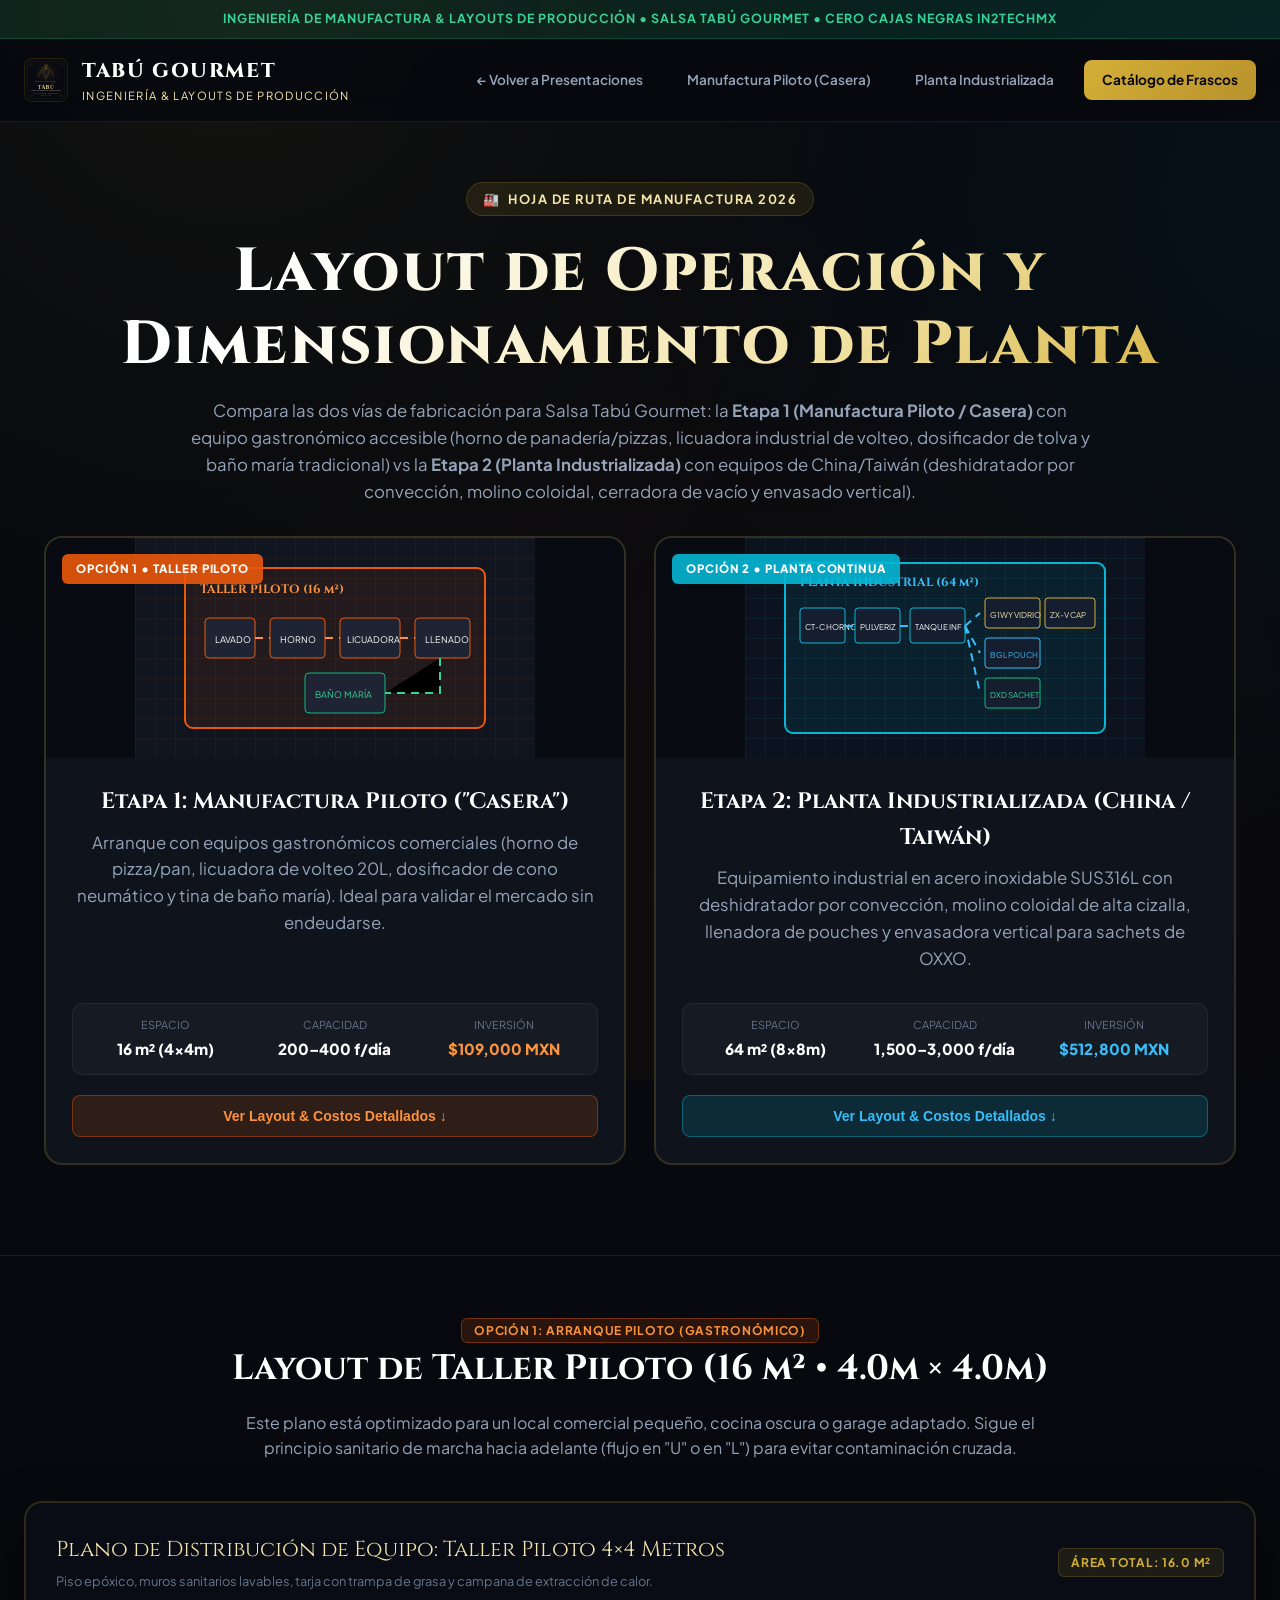
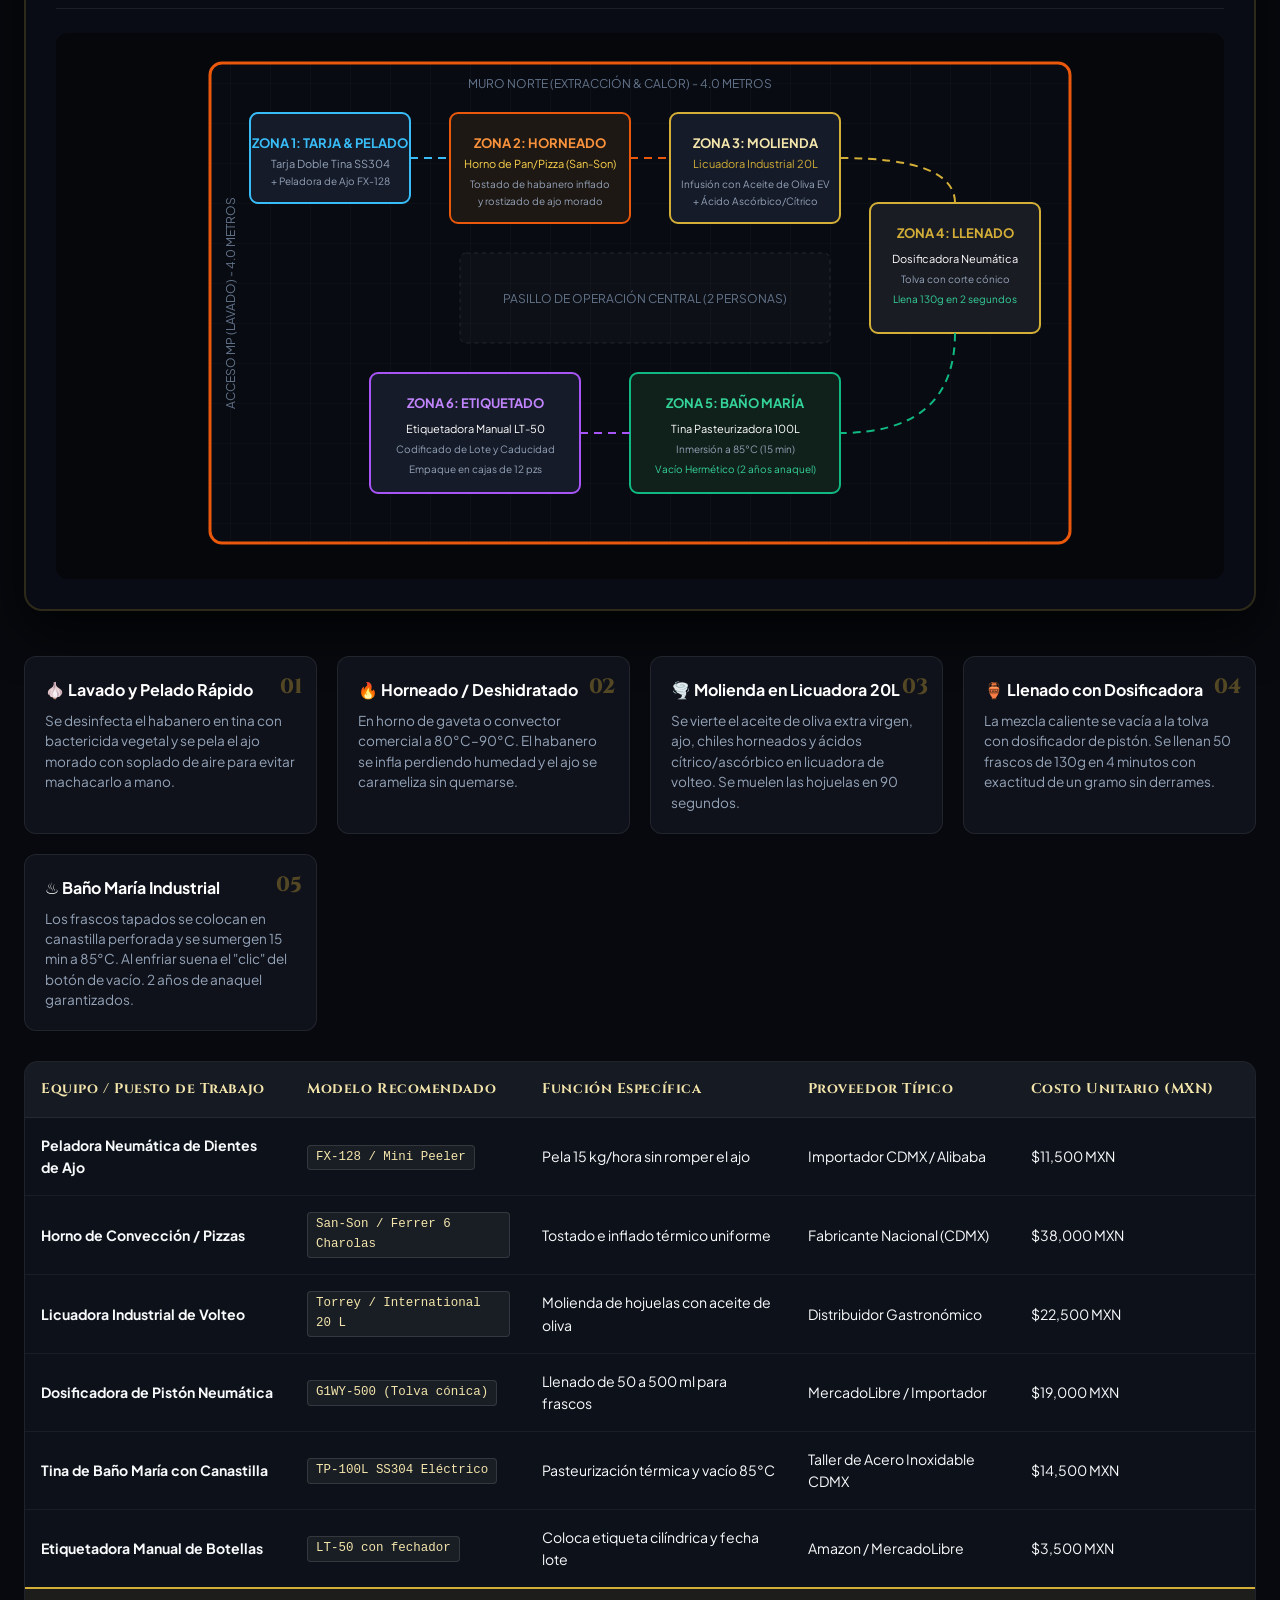
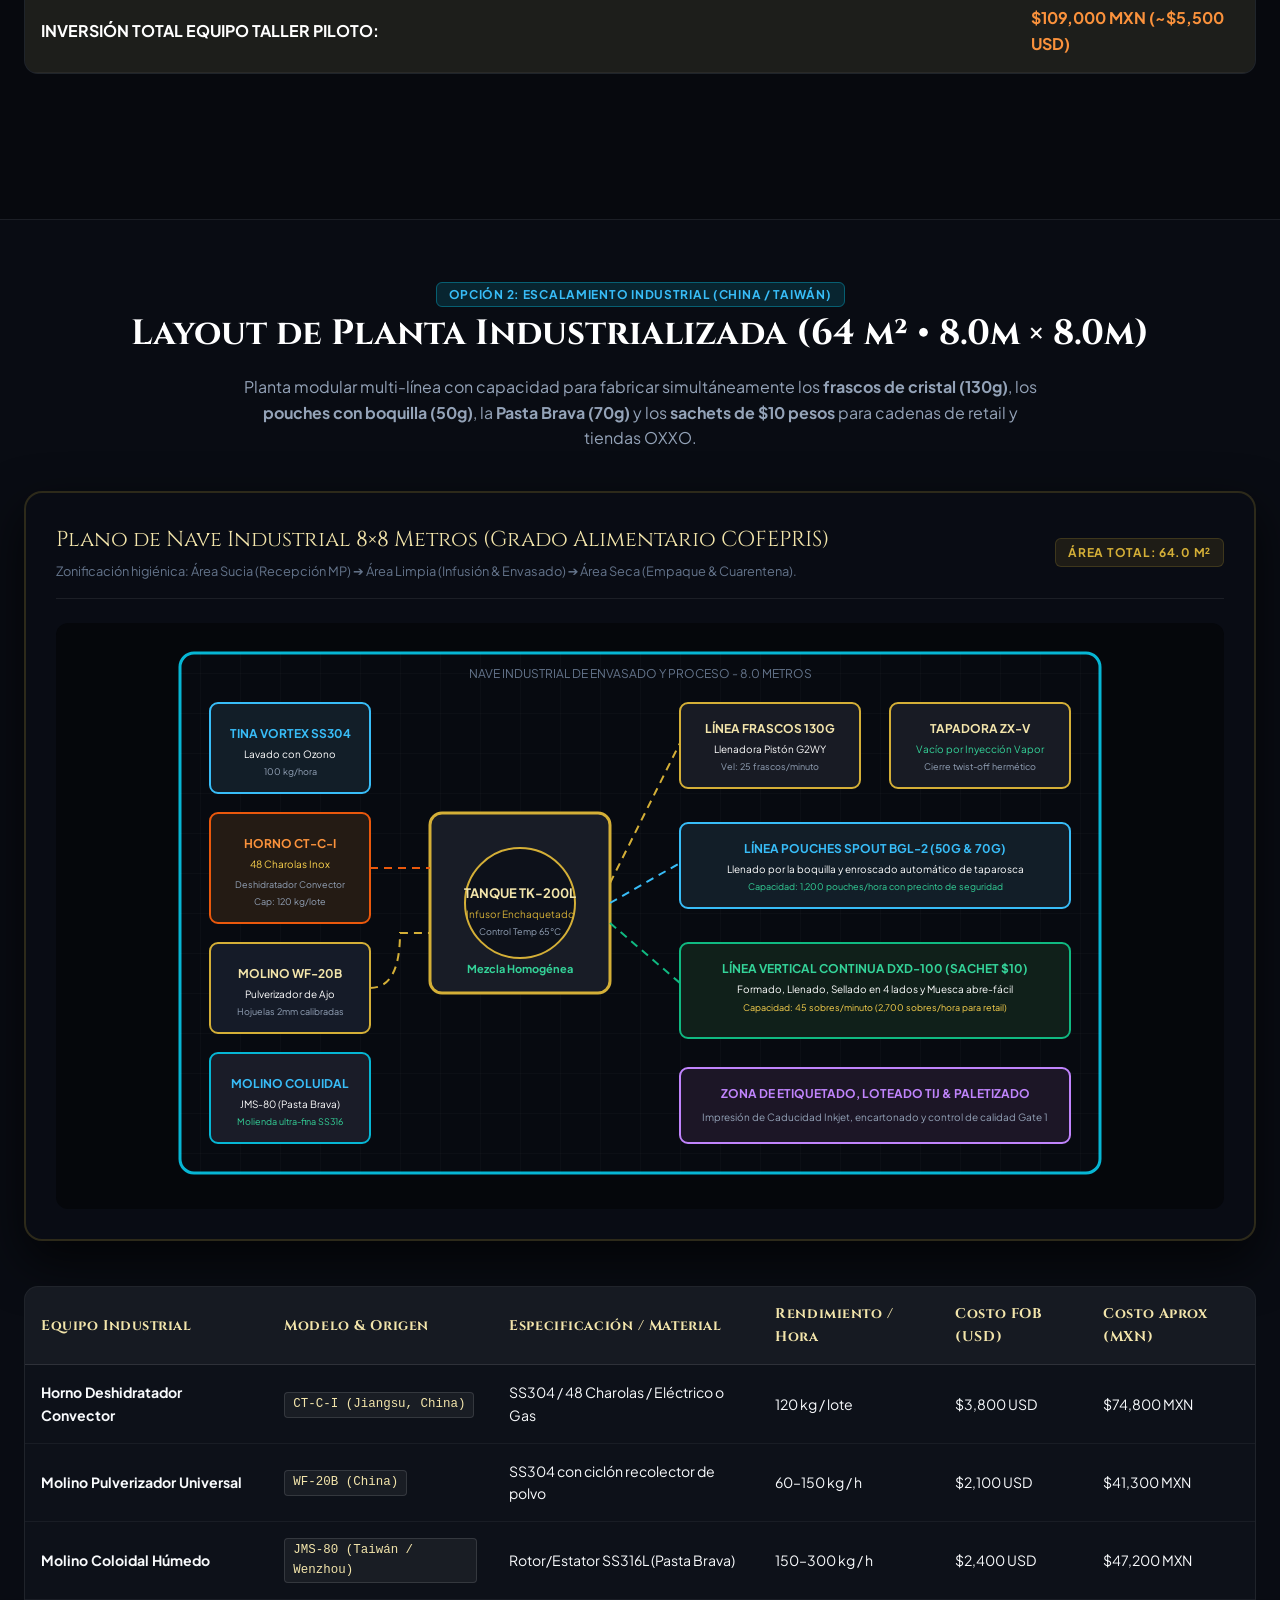
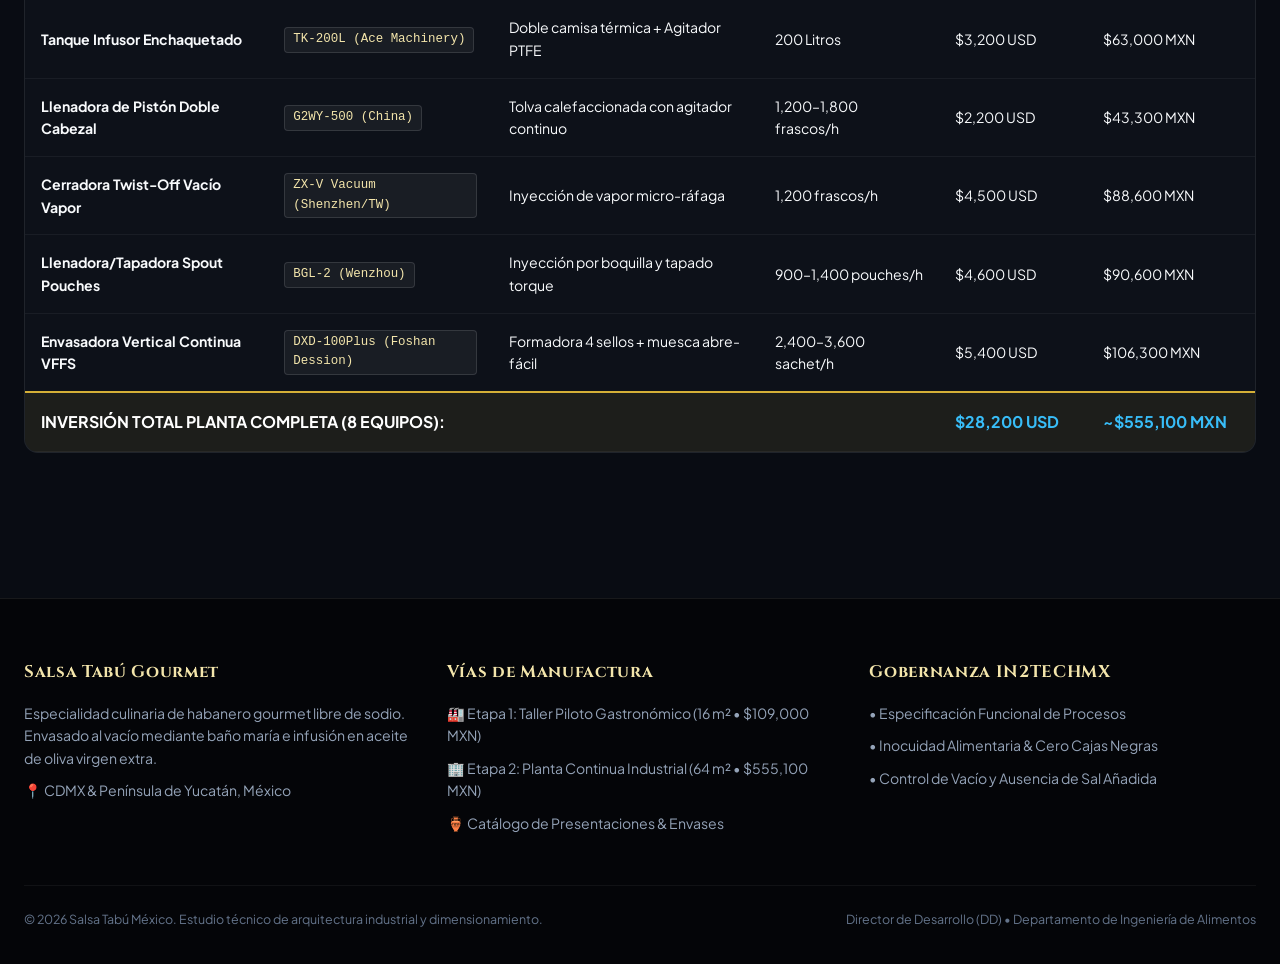
==== produccion.html @ 1f94be84 "feat(produccion): add produccion.html layouts and index.html hub with thumbnails for casera and indu" ====
<!DOCTYPE html>
<html lang="es">
<head>
  <meta charset="UTF-8">
  <meta name="viewport" content="width=device-width, initial-scale=1.0">
  <title>Salsa Tabú — Ingeniería de Producción & Layouts de Planta</title>
  <meta name="description" content="Ingeniería de manufactura para Salsa Tabú Gourmet: Comparativa entre Manufactura Casera / Taller Piloto (Horno de pan/pizza, Licuadora Industrial) vs Planta Industrializada. Layouts de planta, diagramas interactivos de flujo y cotizaciones de maquinaria.">

  <!-- Google Fonts: Cinzel & Plus Jakarta Sans -->
  <link rel="preconnect" href="https://fonts.googleapis.com">
  <link rel="preconnect" href="https://fonts.gstatic.com" crossorigin>
  <link href="https://fonts.googleapis.com/css2?family=Cinzel:wght@600;700;800;900&family=Plus+Jakarta+Sans:wght@300;400;500;600;700;800&display=swap" rel="stylesheet">

  <style>
    :root {
      --bg-dark: #07090e;
      --bg-card: #0f131c;
      --bg-card-hover: #151a27;
      --gold: #d4af37;
      --gold-light: #f3e5ab;
      --gold-dark: #8c6d1f;
      --bronze: #cd7f32;
      --ruby: #e11d48;
      --orange: #ea580c;
      --emerald: #10b981;
      --cyan: #06b6d4;
      --text-main: #f8fafc;
      --text-muted: #94a3b8;
      --text-dim: #64748b;
      --border-soft: rgba(212, 175, 55, 0.18);
      --border-bright: rgba(212, 175, 55, 0.55);
      --font-serif: 'Cinzel', serif;
      --font-sans: 'Plus Jakarta Sans', system-ui, sans-serif;
    }

    * {
      box-sizing: border-box;
      margin: 0;
      padding: 0;
    }

    body {
      background-color: var(--bg-dark);
      color: var(--text-main);
      font-family: var(--font-sans);
      line-height: 1.6;
      -webkit-font-smoothing: antialiased;
      overflow-x: hidden;
    }

    body::before {
      content: '';
      position: fixed;
      top: -20%;
      left: -10%;
      width: 140vw;
      height: 140vh;
      background: radial-gradient(circle at 20% 15%, rgba(212, 175, 55, 0.06) 0%, transparent 40%),
                  radial-gradient(circle at 80% 30%, rgba(6, 182, 212, 0.05) 0%, transparent 40%),
                  radial-gradient(circle at 50% 85%, rgba(234, 88, 12, 0.05) 0%, transparent 50%);
      pointer-events: none;
      z-index: 0;
    }

    header, main, footer {
      position: relative;
      z-index: 1;
    }

    .container {
      max-width: 1440px;
      margin: 0 auto;
      padding: 0 24px;
    }

    .top-banner {
      background: rgba(16, 185, 129, 0.12);
      border-bottom: 1px solid rgba(16, 185, 129, 0.25);
      color: #34d399;
      font-size: 0.78rem;
      letter-spacing: 0.08em;
      text-transform: uppercase;
      padding: 9px 16px;
      text-align: center;
      font-weight: 700;
    }

    .navbar {
      border-bottom: 1px solid rgba(255, 255, 255, 0.08);
      padding: 16px 0;
      background: rgba(7, 9, 14, 0.88);
      backdrop-filter: blur(16px);
      position: sticky;
      top: 0;
      z-index: 100;
    }

    .nav-inner {
      display: flex;
      justify-content: space-between;
      align-items: center;
    }

    .brand-group {
      display: flex;
      align-items: center;
      gap: 14px;
      text-decoration: none;
    }

    .brand-logo-img {
      width: 44px;
      height: 44px;
      border-radius: 8px;
      border: 1px solid var(--border-soft);
      object-fit: contain;
      background: #000;
    }

    .brand-title {
      font-family: var(--font-serif);
      font-size: 1.25rem;
      font-weight: 800;
      color: #fff;
      letter-spacing: 0.08em;
    }

    .brand-subtitle {
      font-size: 0.7rem;
      color: var(--gold-light);
      text-transform: uppercase;
      letter-spacing: 0.12em;
    }

    .nav-links {
      display: flex;
      gap: 16px;
      align-items: center;
    }

    .nav-btn {
      color: var(--text-muted);
      text-decoration: none;
      font-size: 0.85rem;
      font-weight: 600;
      padding: 8px 14px;
      border-radius: 8px;
      transition: all 0.2s ease;
    }

    .nav-btn:hover, .nav-btn.active {
      color: #fff;
      background: rgba(255, 255, 255, 0.06);
    }

    .btn-gold {
      background: linear-gradient(135deg, var(--gold) 0%, #b8922c 100%);
      color: #07090e;
      padding: 9px 18px;
      border-radius: 8px;
      font-size: 0.85rem;
      font-weight: 700;
      text-decoration: none;
      display: inline-flex;
      align-items: center;
      gap: 8px;
      transition: all 0.2s;
    }

    .btn-gold:hover {
      transform: translateY(-2px);
      box-shadow: 0 6px 20px rgba(212, 175, 55, 0.4);
    }

    /* Hero */
    .hero {
      text-align: center;
      padding: 60px 20px 30px;
    }

    .hero-eyebrow {
      display: inline-flex;
      align-items: center;
      gap: 8px;
      padding: 6px 16px;
      border-radius: 999px;
      background: rgba(212, 175, 55, 0.1);
      border: 1px solid var(--border-soft);
      color: var(--gold-light);
      font-size: 0.8rem;
      letter-spacing: 0.12em;
      text-transform: uppercase;
      font-weight: 700;
      margin-bottom: 20px;
    }

    .hero h1 {
      font-family: var(--font-serif);
      font-size: clamp(2.2rem, 5vw, 3.8rem);
      font-weight: 800;
      letter-spacing: 0.04em;
      background: linear-gradient(135deg, #ffffff 20%, var(--gold-light) 65%, var(--gold) 100%);
      -webkit-background-clip: text;
      -webkit-text-fill-color: transparent;
      margin-bottom: 16px;
      line-height: 1.2;
    }

    .hero p {
      color: var(--text-muted);
      max-width: 900px;
      margin: 0 auto 30px;
      font-size: 1.05rem;
      line-height: 1.6;
    }

    /* Comparison Selector Cards (Thumbnails Hub) */
    .hub-grid {
      display: grid;
      grid-template-columns: repeat(auto-fit, minmax(360px, 1fr));
      gap: 28px;
      margin: 30px 0 60px;
    }

    .hub-card {
      background: var(--bg-card);
      border: 2px solid var(--border-soft);
      border-radius: 18px;
      overflow: hidden;
      display: flex;
      flex-direction: column;
      text-decoration: none;
      transition: all 0.35s cubic-bezier(0.2, 0.8, 0.2, 1);
      position: relative;
    }

    .hub-card:hover {
      transform: translateY(-8px);
      border-color: var(--border-bright);
      box-shadow: 0 25px 60px rgba(0, 0, 0, 0.8), 0 0 35px rgba(212, 175, 55, 0.2);
    }

    .hub-thumb-wrap {
      width: 100%;
      height: 220px;
      position: relative;
      background: #090b12;
      overflow: hidden;
      display: flex;
      align-items: center;
      justify-content: center;
    }

    .hub-thumb-svg {
      width: 100%;
      height: 100%;
      object-fit: cover;
    }

    .hub-badge {
      position: absolute;
      top: 16px;
      left: 16px;
      padding: 6px 14px;
      border-radius: 6px;
      font-size: 0.72rem;
      font-weight: 800;
      letter-spacing: 0.08em;
      text-transform: uppercase;
      z-index: 5;
    }

    .badge-casera {
      background: rgba(234, 88, 12, 0.9);
      color: #fff;
    }

    .badge-industrial {
      background: rgba(6, 182, 212, 0.9);
      color: #fff;
    }

    .hub-body {
      padding: 26px;
      display: flex;
      flex-direction: column;
      flex-grow: 1;
    }

    .hub-title {
      font-family: var(--font-serif);
      font-size: 1.4rem;
      font-weight: 700;
      color: #fff;
      margin-bottom: 10px;
    }

    .hub-desc {
      color: var(--text-muted);
      font-size: 0.9rem;
      line-height: 1.55;
      margin-bottom: 20px;
      flex-grow: 1;
    }

    .hub-stats-row {
      display: grid;
      grid-template-columns: repeat(3, 1fr);
      gap: 8px;
      background: rgba(255, 255, 255, 0.03);
      border: 1px solid rgba(255, 255, 255, 0.06);
      border-radius: 10px;
      padding: 12px;
      margin-bottom: 20px;
      text-align: center;
    }

    .stat-label {
      font-size: 0.68rem;
      color: var(--text-dim);
      text-transform: uppercase;
      margin-bottom: 4px;
    }

    .stat-val {
      font-size: 0.95rem;
      font-weight: 800;
      color: #fff;
    }

    .hub-btn {
      width: 100%;
      padding: 12px;
      border-radius: 8px;
      font-weight: 700;
      font-size: 0.88rem;
      text-align: center;
      transition: all 0.2s;
      border: none;
      cursor: pointer;
    }

    .hub-btn-casera {
      background: rgba(234, 88, 12, 0.15);
      border: 1px solid rgba(234, 88, 12, 0.4);
      color: #fb923c;
    }
    .hub-card:hover .hub-btn-casera {
      background: var(--orange);
      color: #fff;
    }

    .hub-btn-industrial {
      background: rgba(6, 182, 212, 0.15);
      border: 1px solid rgba(6, 182, 212, 0.4);
      color: #38bdf8;
    }
    .hub-card:hover .hub-btn-industrial {
      background: var(--cyan);
      color: #07090e;
    }

    /* Detailed Plan Section */
    .plan-section {
      padding: 60px 0 100px;
      border-top: 1px solid rgba(255, 255, 255, 0.08);
    }

    .section-header {
      text-align: center;
      margin-bottom: 40px;
    }

    .section-title {
      font-family: var(--font-serif);
      font-size: 2.2rem;
      color: #fff;
      margin-bottom: 12px;
    }

    .section-desc {
      color: var(--text-muted);
      max-width: 800px;
      margin: 0 auto;
      font-size: 1rem;
    }

    /* Layout Visual Blueprint */
    .layout-box {
      background: #090c14;
      border: 2px solid var(--border-soft);
      border-radius: 18px;
      padding: 30px;
      margin-bottom: 45px;
      box-shadow: 0 20px 50px rgba(0, 0, 0, 0.7);
    }

    .blueprint-header {
      display: flex;
      justify-content: space-between;
      align-items: center;
      flex-wrap: wrap;
      gap: 12px;
      margin-bottom: 24px;
      border-bottom: 1px solid rgba(255, 255, 255, 0.08);
      padding-bottom: 16px;
    }

    .blueprint-title {
      font-family: var(--font-serif);
      font-size: 1.35rem;
      color: var(--gold-light);
    }

    .dim-tag {
      background: rgba(212, 175, 55, 0.1);
      border: 1px solid var(--border-soft);
      color: var(--gold);
      padding: 4px 12px;
      border-radius: 6px;
      font-size: 0.75rem;
      font-weight: 700;
      text-transform: uppercase;
      letter-spacing: 0.06em;
    }

    .interactive-svg-wrap {
      width: 100%;
      overflow-x: auto;
      border-radius: 12px;
      background: #05070b;
      padding: 10px;
    }

    /* Animated Flow indicator */
    @keyframes pulseDash {
      to {
        stroke-dashoffset: -40;
      }
    }

    .flow-line {
      stroke-dasharray: 8 6;
      animation: pulseDash 1.2s linear infinite;
    }

    /* Machine Specs Table */
    .table-wrap {
      width: 100%;
      overflow-x: auto;
      margin: 30px 0 45px;
      border: 1px solid rgba(255, 255, 255, 0.08);
      border-radius: 14px;
      background: rgba(15, 19, 28, 0.85);
    }

    table {
      width: 100%;
      border-collapse: collapse;
      text-align: left;
      font-size: 0.88rem;
    }

    th {
      background: rgba(255, 255, 255, 0.04);
      color: var(--gold-light);
      font-family: var(--font-serif);
      padding: 16px;
      border-bottom: 1px solid rgba(255, 255, 255, 0.1);
      letter-spacing: 0.04em;
    }

    td {
      padding: 16px;
      border-bottom: 1px solid rgba(255, 255, 255, 0.05);
      color: var(--text-main);
    }

    tr:hover td {
      background: rgba(255, 255, 255, 0.02);
    }

    .total-row td {
      background: rgba(212, 175, 55, 0.08);
      font-weight: 800;
      font-size: 1rem;
      color: #fff;
      border-top: 2px solid var(--gold);
    }

    .tag-model {
      display: inline-block;
      background: rgba(255, 255, 255, 0.05);
      border: 1px solid rgba(255, 255, 255, 0.12);
      border-radius: 4px;
      padding: 2px 8px;
      font-size: 0.78rem;
      font-family: monospace;
      color: var(--gold-light);
    }

    /* Process Flow Step Cards */
    .step-flow-grid {
      display: grid;
      grid-template-columns: repeat(auto-fit, minmax(250px, 1fr));
      gap: 20px;
      margin-top: 30px;
    }

    .step-card {
      background: rgba(20, 24, 34, 0.7);
      border: 1px solid rgba(255, 255, 255, 0.08);
      border-radius: 12px;
      padding: 20px;
      position: relative;
    }

    .step-num {
      position: absolute;
      top: 14px;
      right: 14px;
      font-family: var(--font-serif);
      font-size: 1.3rem;
      font-weight: 800;
      color: rgba(212, 175, 55, 0.35);
    }

    .step-title {
      font-size: 1rem;
      font-weight: 700;
      color: #fff;
      margin-bottom: 8px;
      display: flex;
      align-items: center;
      gap: 8px;
    }

    .step-desc {
      font-size: 0.85rem;
      color: var(--text-muted);
      line-height: 1.5;
    }

    /* Footer */
    footer {
      background: #040508;
      border-top: 1px solid rgba(255, 255, 255, 0.08);
      padding: 60px 0 35px;
      color: var(--text-muted);
      font-size: 0.88rem;
    }

    .footer-grid {
      display: grid;
      grid-template-columns: repeat(auto-fit, minmax(280px, 1fr));
      gap: 36px;
      margin-bottom: 40px;
    }

    .footer-col h4 {
      font-family: var(--font-serif);
      color: var(--gold-light);
      font-size: 1.05rem;
      margin-bottom: 16px;
      letter-spacing: 0.04em;
    }

    .footer-col p, .footer-col a {
      color: var(--text-muted);
      text-decoration: none;
      display: block;
      margin-bottom: 10px;
    }

    .footer-col a:hover {
      color: var(--gold);
    }

    .footer-bottom {
      border-top: 1px solid rgba(255, 255, 255, 0.05);
      padding-top: 24px;
      display: flex;
      flex-wrap: wrap;
      justify-content: space-between;
      align-items: center;
      font-size: 0.78rem;
      color: var(--text-dim);
    }
  </style>
</head>
<body>

  <!-- Top Governance Banner -->
  <div class="top-banner">
    Ingeniería de Manufactura & Layouts de Producción • Salsa Tabú Gourmet • Cero Cajas Negras IN2TECHMX
  </div>

  <!-- Navbar -->
  <nav class="navbar">
    <div class="container nav-inner">
      <a href="index.html" class="brand-group">
        <img src="assets/images/logo_tabu_gourmet.svg" alt="Salsa Tabú Logo" class="brand-logo-img">
        <div>
          <div class="brand-title">TABÚ GOURMET</div>
          <div class="brand-subtitle">Ingeniería & Layouts de Producción</div>
        </div>
      </a>
      <div class="nav-links">
        <a href="index.html" class="nav-btn">← Volver a Presentaciones</a>
        <a href="#etapa-casera" class="nav-btn">Manufactura Piloto (Casera)</a>
        <a href="#etapa-industrial" class="nav-btn">Planta Industrializada</a>
        <a href="index.html#showcase" class="btn-gold">Catálogo de Frascos</a>
      </div>
    </div>
  </nav>

  <!-- Hero Section -->
  <header class="container">
    <div class="hero">
      <div class="hero-eyebrow">
        <span>🏭</span> Hoja de Ruta de Manufactura 2026
      </div>
      <h1>Layout de Operación y Dimensionamiento de Planta</h1>
      <p>
        Compara las dos vías de fabricación para Salsa Tabú Gourmet: la <strong>Etapa 1 (Manufactura Piloto / Casera)</strong> con equipo gastronómico accesible (horno de panadería/pizzas, licuadora industrial de volteo, dosificador de tolva y baño maría tradicional) vs la <strong>Etapa 2 (Planta Industrializada)</strong> con equipos de China/Taiwán (deshidratador por convección, molino coloidal, cerradora de vacío y envasado vertical).
      </p>

      <!-- Comparison Hub with Thumbnails (Link 1 & Link 2) -->
      <div class="hub-grid">
        <!-- Thumbnail Link 1: Manufactura Casera / Piloto -->
        <a href="#etapa-casera" class="hub-card">
          <div class="hub-thumb-wrap">
            <svg class="hub-thumb-svg" viewBox="0 0 400 220" xmlns="http://www.w3.org/2000/svg">
              <rect width="400" height="220" fill="#111520"/>
              <!-- Grid background -->
              <pattern id="grid1" width="20" height="20" patternUnits="userSpaceOnUse">
                <path d="M 20 0 L 0 0 0 20" fill="none" stroke="rgba(234, 88, 12, 0.12)" stroke-width="1"/>
              </pattern>
              <rect width="400" height="220" fill="url(#grid1)"/>
              <!-- Layout boundary box 4x4m -->
              <rect x="50" y="30" width="300" height="160" rx="8" fill="rgba(234, 88, 12, 0.08)" stroke="#ea580c" stroke-width="2"/>
              <text x="65" y="55" fill="#fb923c" font-size="12" font-family="'Cinzel', serif" font-weight="bold">TALLER PILOTO (16 m²)</text>
              <!-- Workstations -->
              <rect x="70" y="80" width="50" height="40" rx="4" fill="#1e2433" stroke="#ea580c"/>
              <text x="80" y="105" fill="#fff" font-size="9">LAVADO</text>
              
              <rect x="135" y="80" width="55" height="40" rx="4" fill="#1e2433" stroke="#ea580c"/>
              <text x="145" y="105" fill="#fff" font-size="9">HORNO</text>
              
              <rect x="205" y="80" width="60" height="40" rx="4" fill="#1e2433" stroke="#ea580c"/>
              <text x="212" y="105" fill="#fff" font-size="9">LICUADORA</text>
              
              <rect x="280" y="80" width="55" height="40" rx="4" fill="#1e2433" stroke="#ea580c"/>
              <text x="290" y="105" fill="#fff" font-size="9">LLENADO</text>

              <!-- Bath below -->
              <rect x="170" y="135" width="80" height="40" rx="4" fill="#1e2433" stroke="#10b981"/>
              <text x="180" y="160" fill="#34d399" font-size="9">BAÑO MARÍA</text>

              <!-- Animated flow arrows -->
              <path d="M 120 100 L 135 100 M 190 100 L 205 100 M 265 100 L 280 100" stroke="#fb923c" stroke-width="2" class="flow-line"/>
              <path d="M 305 120 L 305 155 L 250 155" stroke="#34d399" stroke-width="2" class="flow-line"/>
            </svg>
            <span class="hub-badge badge-casera">Opción 1 • Taller Piloto</span>
          </div>
          <div class="hub-body">
            <h3 class="hub-title">Etapa 1: Manufactura Piloto ("Casera")</h3>
            <p class="hub-desc">
              Arranque con equipos gastronómicos comerciales (horno de pizza/pan, licuadora de volteo 20L, dosificador de cono neumático y tina de baño maría). Ideal para validar el mercado sin endeudarse.
            </p>
            <div class="hub-stats-row">
              <div>
                <div class="stat-label">Espacio</div>
                <div class="stat-val">16 m² (4×4m)</div>
              </div>
              <div>
                <div class="stat-label">Capacidad</div>
                <div class="stat-val">200–400 f/día</div>
              </div>
              <div>
                <div class="stat-label">Inversión</div>
                <div class="stat-val" style="color: #fb923c;">$109,000 MXN</div>
              </div>
            </div>
            <button class="hub-btn hub-btn-casera">Ver Layout & Costos Detallados ↓</button>
          </div>
        </a>

        <!-- Thumbnail Link 2: Planta Industrializada -->
        <a href="#etapa-industrial" class="hub-card">
          <div class="hub-thumb-wrap">
            <svg class="hub-thumb-svg" viewBox="0 0 400 220" xmlns="http://www.w3.org/2000/svg">
              <rect width="400" height="220" fill="#0c131e"/>
              <!-- Grid background -->
              <pattern id="grid2" width="20" height="20" patternUnits="userSpaceOnUse">
                <path d="M 20 0 L 0 0 0 20" fill="none" stroke="rgba(6, 182, 212, 0.15)" stroke-width="1"/>
              </pattern>
              <rect width="400" height="220" fill="url(#grid2)"/>
              <!-- Layout boundary box 8x8m -->
              <rect x="40" y="25" width="320" height="170" rx="8" fill="rgba(6, 182, 212, 0.08)" stroke="#06b6d4" stroke-width="2"/>
              <text x="55" y="48" fill="#38bdf8" font-size="12" font-family="'Cinzel', serif" font-weight="bold">PLANTA INDUSTRIAL (64 m²)</text>
              
              <!-- Multi line machines -->
              <rect x="55" y="70" width="45" height="35" rx="3" fill="#141e2e" stroke="#06b6d4"/>
              <text x="60" y="92" fill="#fff" font-size="8">CT-C HORNO</text>

              <rect x="110" y="70" width="45" height="35" rx="3" fill="#141e2e" stroke="#06b6d4"/>
              <text x="115" y="92" fill="#fff" font-size="8">PULVERIZ</text>

              <rect x="165" y="70" width="55" height="35" rx="3" fill="#141e2e" stroke="#06b6d4"/>
              <text x="170" y="92" fill="#fff" font-size="8">TANQUE INF</text>

              <!-- Branching lines -->
              <rect x="240" y="60" width="55" height="30" rx="3" fill="#141e2e" stroke="#d4af37"/>
              <text x="245" y="80" fill="#f3e5ab" font-size="8">G1WY VIDRIO</text>

              <rect x="300" y="60" width="50" height="30" rx="3" fill="#141e2e" stroke="#d4af37"/>
              <text x="305" y="80" fill="#f3e5ab" font-size="8">ZX-V CAP</text>

              <rect x="240" y="100" width="55" height="30" rx="3" fill="#141e2e" stroke="#38bdf8"/>
              <text x="245" y="120" fill="#38bdf8" font-size="8">BGL POUCH</text>

              <rect x="240" y="140" width="55" height="30" rx="3" fill="#141e2e" stroke="#10b981"/>
              <text x="245" y="160" fill="#34d399" font-size="8">DXD SACHET</text>

              <!-- Animated flow lines -->
              <path d="M 100 88 L 110 88 M 155 88 L 165 88 M 220 88 L 235 75 M 220 88 L 235 115 M 220 88 L 235 155" stroke="#38bdf8" stroke-width="2" class="flow-line"/>
            </svg>
            <span class="hub-badge badge-industrial">Opción 2 • Planta Continua</span>
          </div>
          <div class="hub-body">
            <h3 class="hub-title">Etapa 2: Planta Industrializada (China / Taiwán)</h3>
            <p class="hub-desc">
              Equipamiento industrial en acero inoxidable SUS316L con deshidratador por convección, molino coloidal de alta cizalla, llenadora de pouches y envasadora vertical para sachets de OXXO.
            </p>
            <div class="hub-stats-row">
              <div>
                <div class="stat-label">Espacio</div>
                <div class="stat-val">64 m² (8×8m)</div>
              </div>
              <div>
                <div class="stat-label">Capacidad</div>
                <div class="stat-val">1,500–3,000 f/día</div>
              </div>
              <div>
                <div class="stat-label">Inversión</div>
                <div class="stat-val" style="color: #38bdf8;">$512,800 MXN</div>
              </div>
            </div>
            <button class="hub-btn hub-btn-industrial">Ver Layout & Costos Detallados ↓</button>
          </div>
        </a>
      </div>
    </div>
  </header>

  <!-- Section 1: Detailed Layout Etapa Casera / Piloto -->
  <section class="plan-section" id="etapa-casera">
    <div class="container">
      <div class="section-header">
        <span class="dim-tag" style="background: rgba(234, 88, 12, 0.15); color: #fb923c; border-color: rgba(234, 88, 12, 0.4);">
          Opción 1: Arranque Piloto (Gastronómico)
        </span>
        <h2 class="section-title">Layout de Taller Piloto (16 m² • 4.0m × 4.0m)</h2>
        <p class="section-desc">
          Este plano está optimizado para un local comercial pequeño, cocina oscura o garage adaptado. Sigue el principio sanitario de marcha hacia adelante (flujo en "U" o en "L") para evitar contaminación cruzada.
        </p>
      </div>

      <!-- Blueprint SVG Casera -->
      <div class="layout-box">
        <div class="blueprint-header">
          <div>
            <div class="blueprint-title">Plano de Distribución de Equipo: Taller Piloto 4×4 Metros</div>
            <div style="font-size: 0.8rem; color: var(--text-dim); margin-top: 4px;">Piso epóxico, muros sanitarios lavables, tarja con trampa de grasa y campana de extracción de calor.</div>
          </div>
          <span class="dim-tag">Área Total: 16.0 m²</span>
        </div>

        <div class="interactive-svg-wrap">
          <svg viewBox="0 0 900 520" width="100%" height="520" xmlns="http://www.w3.org/2000/svg">
            <!-- Room Perimeter -->
            <rect x="20" y="20" width="860" height="480" rx="12" fill="#080b12" stroke="#ea580c" stroke-width="3"/>
            <!-- Grid Lines 1m = 100px -->
            <defs>
              <pattern id="smallGrid" width="40" height="40" patternUnits="userSpaceOnUse">
                <path d="M 40 0 L 0 0 0 40" fill="none" stroke="rgba(255, 255, 255, 0.04)" stroke-width="1"/>
              </pattern>
            </defs>
            <rect x="20" y="20" width="860" height="480" fill="url(#smallGrid)"/>

            <!-- Wall Annotations -->
            <text x="430" y="45" fill="#64748b" font-size="12" text-anchor="middle">MURO NORTE (EXTRACCIÓN & CALOR) - 4.0 METROS</text>
            <text x="45" y="260" fill="#64748b" font-size="12" text-anchor="middle" transform="rotate(-90 45,260)">ACCESO MP (LAVADO) - 4.0 METROS</text>

            <!-- WORKSTATION 1: Lavado y Pelado (Top Left) -->
            <g id="ws1">
              <rect x="60" y="70" width="160" height="90" rx="8" fill="#151b28" stroke="#38bdf8" stroke-width="2"/>
              <text x="140" y="105" fill="#38bdf8" font-size="13" font-weight="bold" text-anchor="middle">ZONA 1: TARJA & PELADO</text>
              <text x="140" y="125" fill="#94a3b8" font-size="11" text-anchor="middle">Tarja Doble Tina SS304</text>
              <text x="140" y="142" fill="#94a3b8" font-size="10" text-anchor="middle">+ Peladora de Ajo FX-128</text>
            </g>

            <!-- WORKSTATION 2: Horneado y Tostado (Top Center) -->
            <g id="ws2">
              <rect x="260" y="70" width="180" height="110" rx="8" fill="#1e1814" stroke="#ea580c" stroke-width="2"/>
              <text x="350" y="105" fill="#fb923c" font-size="13" font-weight="bold" text-anchor="middle">ZONA 2: HORNEADO</text>
              <text x="350" y="125" fill="#fcd34d" font-size="11" text-anchor="middle">Horno de Pan/Pizza (San-Son)</text>
              <text x="350" y="145" fill="#94a3b8" font-size="10" text-anchor="middle">Tostado de habanero inflado</text>
              <text x="350" y="162" fill="#94a3b8" font-size="10" text-anchor="middle">y rostizado de ajo morado</text>
            </g>

            <!-- WORKSTATION 3: Licuado y Molienda (Top Right) -->
            <g id="ws3">
              <rect x="480" y="70" width="170" height="110" rx="8" fill="#151b28" stroke="#d4af37" stroke-width="2"/>
              <text x="565" y="105" fill="#f3e5ab" font-size="13" font-weight="bold" text-anchor="middle">ZONA 3: MOLIENDA</text>
              <text x="565" y="125" fill="#d4af37" font-size="11" text-anchor="middle">Licuadora Industrial 20L</text>
              <text x="565" y="145" fill="#94a3b8" font-size="10" text-anchor="middle">Infusión con Aceite de Oliva EV</text>
              <text x="565" y="162" fill="#94a3b8" font-size="10" text-anchor="middle">+ Ácido Ascórbico/Cítrico</text>
            </g>

            <!-- WORKSTATION 4: Dosificado y Llenado (Right Middle) -->
            <g id="ws4">
              <rect x="680" y="160" width="170" height="130" rx="8" fill="#1a1c24" stroke="#d4af37" stroke-width="2"/>
              <text x="765" y="195" fill="#d4af37" font-size="13" font-weight="bold" text-anchor="middle">ZONA 4: LLENADO</text>
              <text x="765" y="220" fill="#fff" font-size="11" text-anchor="middle">Dosificadora Neumática</text>
              <text x="765" y="240" fill="#94a3b8" font-size="10" text-anchor="middle">Tolva con corte cónico</text>
              <text x="765" y="260" fill="#34d399" font-size="10" text-anchor="middle">Llena 130g en 2 segundos</text>
            </g>

            <!-- WORKSTATION 5: Baño María y Vacío (Bottom Center) -->
            <g id="ws5">
              <rect x="440" y="330" width="210" height="120" rx="8" fill="#10201a" stroke="#10b981" stroke-width="2"/>
              <text x="545" y="365" fill="#34d399" font-size="13" font-weight="bold" text-anchor="middle">ZONA 5: BAÑO MARÍA</text>
              <text x="545" y="390" fill="#fff" font-size="11" text-anchor="middle">Tina Pasteurizadora 100L</text>
              <text x="545" y="410" fill="#94a3b8" font-size="10" text-anchor="middle">Inmersión a 85°C (15 min)</text>
              <text x="545" y="430" fill="#34d399" font-size="10" text-anchor="middle">Vacío Hermético (2 años anaquel)</text>
            </g>

            <!-- WORKSTATION 6: Etiquetado y Empaque (Bottom Left) -->
            <g id="ws6">
              <rect x="180" y="330" width="210" height="120" rx="8" fill="#151b28" stroke="#a855f7" stroke-width="2"/>
              <text x="285" y="365" fill="#c084fc" font-size="13" font-weight="bold" text-anchor="middle">ZONA 6: ETIQUETADO</text>
              <text x="285" y="390" fill="#fff" font-size="11" text-anchor="middle">Etiquetadora Manual LT-50</text>
              <text x="285" y="410" fill="#94a3b8" font-size="10" text-anchor="middle">Codificado de Lote y Caducidad</text>
              <text x="285" y="430" fill="#94a3b8" font-size="10" text-anchor="middle">Empaque en cajas de 12 pzs</text>
            </g>

            <!-- Operator Walkway in Center -->
            <rect x="270" y="210" width="370" height="90" rx="6" fill="rgba(255, 255, 255, 0.02)" stroke="rgba(255, 255, 255, 0.1)" stroke-dasharray="4 4"/>
            <text x="455" y="260" fill="#64748b" font-size="12" text-anchor="middle">PASILLO DE OPERACIÓN CENTRAL (2 PERSONAS)</text>

            <!-- Animated Flow Lines -->
            <path d="M 220 115 L 260 115" stroke="#38bdf8" stroke-width="2" class="flow-line"/>
            <path d="M 440 115 L 480 115" stroke="#ea580c" stroke-width="2" class="flow-line"/>
            <path d="M 650 115 Q 765 115 765 160" stroke="#d4af37" stroke-width="2" class="flow-line" fill="none"/>
            <path d="M 765 290 Q 765 390 650 390" stroke="#10b981" stroke-width="2" class="flow-line" fill="none"/>
            <path d="M 440 390 L 390 390" stroke="#a855f7" stroke-width="2" class="flow-line"/>
          </svg>
        </div>
      </div>

      <!-- Process Steps Explanation -->
      <div class="step-flow-grid">
        <div class="step-card">
          <span class="step-num">01</span>
          <div class="step-title">🧄 Lavado y Pelado Rápido</div>
          <p class="step-desc">
            Se desinfecta el habanero en tina con bactericida vegetal y se pela el ajo morado con soplado de aire para evitar machacarlo a mano.
          </p>
        </div>
        <div class="step-card">
          <span class="step-num">02</span>
          <div class="step-title">🔥 Horneado / Deshidratado</div>
          <p class="step-desc">
            En horno de gaveta o convector comercial a 80°C–90°C. El habanero se infla perdiendo humedad y el ajo se carameliza sin quemarse.
          </p>
        </div>
        <div class="step-card">
          <span class="step-num">03</span>
          <div class="step-title">🌪️ Molienda en Licuadora 20L</div>
          <p class="step-desc">
            Se vierte el aceite de oliva extra virgen, ajo, chiles horneados y ácidos cítrico/ascórbico en licuadora de volteo. Se muelen las hojuelas en 90 segundos.
          </p>
        </div>
        <div class="step-card">
          <span class="step-num">04</span>
          <div class="step-title">🏺 Llenado con Dosificadora</div>
          <p class="step-desc">
            La mezcla caliente se vacía a la tolva con dosificador de pistón. Se llenan 50 frascos de 130g en 4 minutos con exactitud de un gramo sin derrames.
          </p>
        </div>
        <div class="step-card">
          <span class="step-num">05</span>
          <div class="step-title">♨️ Baño María Industrial</div>
          <p class="step-desc">
            Los frascos tapados se colocan en canastilla perforada y se sumergen 15 min a 85°C. Al enfriar suena el "clic" del botón de vacío. 2 años de anaquel garantizados.
          </p>
        </div>
      </div>

      <!-- Cost Table Casera -->
      <div class="table-wrap">
        <table>
          <thead>
            <tr>
              <th>Equipo / Puesto de Trabajo</th>
              <th>Modelo Recomendado</th>
              <th>Función Específica</th>
              <th>Proveedor Típico</th>
              <th>Costo Unitario (MXN)</th>
            </tr>
          </thead>
          <tbody>
            <tr>
              <td><strong>Peladora Neumática de Dientes de Ajo</strong></td>
              <td><span class="tag-model">FX-128 / Mini Peeler</span></td>
              <td>Pela 15 kg/hora sin romper el ajo</td>
              <td>Importador CDMX / Alibaba</td>
              <td>$11,500 MXN</td>
            </tr>
            <tr>
              <td><strong>Horno de Convección / Pizzas</strong></td>
              <td><span class="tag-model">San-Son / Ferrer 6 Charolas</span></td>
              <td>Tostado e inflado térmico uniforme</td>
              <td>Fabricante Nacional (CDMX)</td>
              <td>$38,000 MXN</td>
            </tr>
            <tr>
              <td><strong>Licuadora Industrial de Volteo</strong></td>
              <td><span class="tag-model">Torrey / International 20 L</span></td>
              <td>Molienda de hojuelas con aceite de oliva</td>
              <td>Distribuidor Gastronómico</td>
              <td>$22,500 MXN</td>
            </tr>
            <tr>
              <td><strong>Dosificadora de Pistón Neumática</strong></td>
              <td><span class="tag-model">G1WY-500 (Tolva cónica)</span></td>
              <td>Llenado de 50 a 500 ml para frascos</td>
              <td>MercadoLibre / Importador</td>
              <td>$19,000 MXN</td>
            </tr>
            <tr>
              <td><strong>Tina de Baño María con Canastilla</strong></td>
              <td><span class="tag-model">TP-100L SS304 Eléctrico</span></td>
              <td>Pasteurización térmica y vacío 85°C</td>
              <td>Taller de Acero Inoxidable CDMX</td>
              <td>$14,500 MXN</td>
            </tr>
            <tr>
              <td><strong>Etiquetadora Manual de Botellas</strong></td>
              <td><span class="tag-model">LT-50 con fechador</span></td>
              <td>Coloca etiqueta cilíndrica y fecha lote</td>
              <td>Amazon / MercadoLibre</td>
              <td>$3,500 MXN</td>
            </tr>
            <tr class="total-row">
              <td colspan="4"><strong>INVERSIÓN TOTAL EQUIPO TALLER PILOTO:</strong></td>
              <td style="color: #fb923c;"><strong>$109,000 MXN (~$5,500 USD)</strong></td>
            </tr>
          </tbody>
        </table>
      </div>
    </div>
  </section>

  <!-- Section 2: Detailed Layout Planta Industrializada -->
  <section class="plan-section" id="etapa-industrial" style="background: rgba(10, 14, 22, 0.6);">
    <div class="container">
      <div class="section-header">
        <span class="dim-tag" style="background: rgba(6, 182, 212, 0.15); color: #38bdf8; border-color: rgba(6, 182, 212, 0.4);">
          Opción 2: Escalamiento Industrial (China / Taiwán)
        </span>
        <h2 class="section-title">Layout de Planta Industrializada (64 m² • 8.0m × 8.0m)</h2>
        <p class="section-desc">
          Planta modular multi-línea con capacidad para fabricar simultáneamente los <strong>frascos de cristal (130g)</strong>, los <strong>pouches con boquilla (50g)</strong>, la <strong>Pasta Brava (70g)</strong> y los <strong>sachets de $10 pesos</strong> para cadenas de retail y tiendas OXXO.
        </p>
      </div>

      <!-- Blueprint SVG Industrial -->
      <div class="layout-box">
        <div class="blueprint-header">
          <div>
            <div class="blueprint-title">Plano de Nave Industrial 8×8 Metros (Grado Alimentario COFEPRIS)</div>
            <div style="font-size: 0.8rem; color: var(--text-dim); margin-top: 4px;">Zonificación higiénica: Área Sucia (Recepción MP) ➔ Área Limpia (Infusión & Envasado) ➔ Área Seca (Empaque & Cuarentena).</div>
          </div>
          <span class="dim-tag">Área Total: 64.0 m²</span>
        </div>

        <div class="interactive-svg-wrap">
          <svg viewBox="0 0 960 560" width="100%" height="560" xmlns="http://www.w3.org/2000/svg">
            <rect x="20" y="20" width="920" height="520" rx="14" fill="#070a10" stroke="#06b6d4" stroke-width="3"/>
            <rect x="20" y="20" width="920" height="520" fill="url(#smallGrid)"/>

            <text x="480" y="45" fill="#64748b" font-size="12" text-anchor="middle">NAVE INDUSTRIAL DE ENVASADO Y PROCESO - 8.0 METROS</text>

            <!-- Line 1: Insumos y Deshidratado (Left Column) -->
            <g id="ind_prep">
              <rect x="50" y="70" width="160" height="90" rx="8" fill="#121e28" stroke="#38bdf8" stroke-width="2"/>
              <text x="130" y="105" fill="#38bdf8" font-size="12" font-weight="bold" text-anchor="middle">TINA VORTEX SS304</text>
              <text x="130" y="125" fill="#fff" font-size="10" text-anchor="middle">Lavado con Ozono</text>
              <text x="130" y="142" fill="#94a3b8" font-size="9" text-anchor="middle">100 kg/hora</text>

              <rect x="50" y="180" width="160" height="110" rx="8" fill="#241b14" stroke="#ea580c" stroke-width="2"/>
              <text x="130" y="215" fill="#fb923c" font-size="12" font-weight="bold" text-anchor="middle">HORNO CT-C-I</text>
              <text x="130" y="235" fill="#fcd34d" font-size="10" text-anchor="middle">48 Charolas Inox</text>
              <text x="130" y="255" fill="#94a3b8" font-size="9" text-anchor="middle">Deshidratador Convector</text>
              <text x="130" y="272" fill="#94a3b8" font-size="9" text-anchor="middle">Cap: 120 kg/lote</text>

              <rect x="50" y="310" width="160" height="90" rx="8" fill="#151b28" stroke="#d4af37" stroke-width="2"/>
              <text x="130" y="345" fill="#f3e5ab" font-size="12" font-weight="bold" text-anchor="middle">MOLINO WF-20B</text>
              <text x="130" y="365" fill="#fff" font-size="10" text-anchor="middle">Pulverizador de Ajo</text>
              <text x="130" y="382" fill="#94a3b8" font-size="9" text-anchor="middle">Hojuelas 2mm calibradas</text>

              <rect x="50" y="420" width="160" height="90" rx="8" fill="#1a1c28" stroke="#06b6d4" stroke-width="2"/>
              <text x="130" y="455" fill="#38bdf8" font-size="12" font-weight="bold" text-anchor="middle">MOLINO COLUIDAL</text>
              <text x="130" y="475" fill="#fff" font-size="10" text-anchor="middle">JMS-80 (Pasta Brava)</text>
              <text x="130" y="492" fill="#34d399" font-size="9" text-anchor="middle">Molienda ultra-fina SS316</text>
            </g>

            <!-- Line 2: Tanque de Infusión Central -->
            <g id="ind_infusion">
              <rect x="270" y="180" width="180" height="180" rx="12" fill="#181c26" stroke="#d4af37" stroke-width="3"/>
              <circle cx="360" cy="270" r="55" fill="#0d111a" stroke="#d4af37" stroke-width="2"/>
              <text x="360" y="265" fill="#f3e5ab" font-size="13" font-weight="bold" text-anchor="middle">TANQUE TK-200L</text>
              <text x="360" y="285" fill="#d4af37" font-size="10" text-anchor="middle">Infusor Enchaquetado</text>
              <text x="360" y="302" fill="#94a3b8" font-size="9" text-anchor="middle">Control Temp 65°C</text>
              <text x="360" y="340" fill="#34d399" font-size="11" font-weight="bold" text-anchor="middle">Mezcla Homogénea</text>
            </g>

            <!-- Line 3: Branching Envasado (Right Section) -->
            <!-- Sub-line A: Frascos 130g -->
            <g id="line_a">
              <rect x="520" y="70" width="180" height="85" rx="8" fill="#181b24" stroke="#d4af37" stroke-width="2"/>
              <text x="610" y="100" fill="#f3e5ab" font-size="12" font-weight="bold" text-anchor="middle">LÍNEA FRASCOS 130G</text>
              <text x="610" y="120" fill="#fff" font-size="10" text-anchor="middle">Llenadora Pistón G2WY</text>
              <text x="610" y="137" fill="#94a3b8" font-size="9" text-anchor="middle">Vel: 25 frascos/minuto</text>

              <rect x="730" y="70" width="180" height="85" rx="8" fill="#181b24" stroke="#d4af37" stroke-width="2"/>
              <text x="820" y="100" fill="#f3e5ab" font-size="12" font-weight="bold" text-anchor="middle">TAPADORA ZX-V</text>
              <text x="820" y="120" fill="#34d399" font-size="10" text-anchor="middle">Vacío por Inyección Vapor</text>
              <text x="820" y="137" fill="#94a3b8" font-size="9" text-anchor="middle">Cierre twist-off hermético</text>
            </g>

            <!-- Sub-line B: Pouches 50g con boquilla -->
            <g id="line_b">
              <rect x="520" y="190" width="390" height="85" rx="8" fill="#121e28" stroke="#38bdf8" stroke-width="2"/>
              <text x="715" y="220" fill="#38bdf8" font-size="12" font-weight="bold" text-anchor="middle">LÍNEA POUCHES SPOUT BGL-2 (50G & 70G)</text>
              <text x="715" y="240" fill="#fff" font-size="10" text-anchor="middle">Llenado por la boquilla y enroscado automático de taparosca</text>
              <text x="715" y="257" fill="#34d399" font-size="9" text-anchor="middle">Capacidad: 1,200 pouches/hora con precinto de seguridad</text>
            </g>

            <!-- Sub-line C: Sachets 15g para OXXO ($10) -->
            <g id="line_c">
              <rect x="520" y="310" width="390" height="95" rx="8" fill="#10201a" stroke="#10b981" stroke-width="2"/>
              <text x="715" y="340" fill="#34d399" font-size="12" font-weight="bold" text-anchor="middle">LÍNEA VERTICAL CONTINUA DXD-100 (SACHET $10)</text>
              <text x="715" y="360" fill="#fff" font-size="10" text-anchor="middle">Formado, Llenado, Sellado en 4 lados y Muesca abre-fácil</text>
              <text x="715" y="378" fill="#fcd34d" font-size="9" text-anchor="middle">Capacidad: 45 sobres/minuto (2,700 sobres/hora para retail)</text>
            </g>

            <!-- Packaging & Outfeed Tunnel -->
            <g id="outfeed">
              <rect x="520" y="435" width="390" height="75" rx="8" fill="#1c1626" stroke="#c084fc" stroke-width="2"/>
              <text x="715" y="465" fill="#c084fc" font-size="12" font-weight="bold" text-anchor="middle">ZONA DE ETIQUETADO, LOTEADO TIJ & PALETIZADO</text>
              <text x="715" y="488" fill="#94a3b8" font-size="10" text-anchor="middle">Impresión de Caducidad Inkjet, encartonado y control de calidad Gate 1</text>
            </g>

            <!-- Connecting animated piping -->
            <path d="M 210 235 L 270 235" stroke="#ea580c" stroke-width="2" class="flow-line"/>
            <path d="M 210 355 Q 240 355 240 300 L 270 300" stroke="#d4af37" stroke-width="2" class="flow-line" fill="none"/>
            <path d="M 450 250 L 520 110" stroke="#d4af37" stroke-width="2" class="flow-line"/>
            <path d="M 450 270 L 520 230" stroke="#38bdf8" stroke-width="2" class="flow-line"/>
            <path d="M 450 290 L 520 350" stroke="#10b981" stroke-width="2" class="flow-line"/>
          </svg>
        </div>
      </div>

      <!-- Cost Table Industrial -->
      <div class="table-wrap">
        <table>
          <thead>
            <tr>
              <th>Equipo Industrial</th>
              <th>Modelo & Origen</th>
              <th>Especificación / Material</th>
              <th>Rendimiento / Hora</th>
              <th>Costo FOB (USD)</th>
              <th>Costo Aprox (MXN)</th>
            </tr>
          </thead>
          <tbody>
            <tr>
              <td><strong>Horno Deshidratador Convector</strong></td>
              <td><span class="tag-model">CT-C-I (Jiangsu, China)</span></td>
              <td>SS304 / 48 Charolas / Eléctrico o Gas</td>
              <td>120 kg / lote</td>
              <td>$3,800 USD</td>
              <td>$74,800 MXN</td>
            </tr>
            <tr>
              <td><strong>Molino Pulverizador Universal</strong></td>
              <td><span class="tag-model">WF-20B (China)</span></td>
              <td>SS304 con ciclón recolector de polvo</td>
              <td>60–150 kg / h</td>
              <td>$2,100 USD</td>
              <td>$41,300 MXN</td>
            </tr>
            <tr>
              <td><strong>Molino Coloidal Húmedo</strong></td>
              <td><span class="tag-model">JMS-80 (Taiwán / Wenzhou)</span></td>
              <td>Rotor/Estator SS316L (Pasta Brava)</td>
              <td>150–300 kg / h</td>
              <td>$2,400 USD</td>
              <td>$47,200 MXN</td>
            </tr>
            <tr>
              <td><strong>Tanque Infusor Enchaquetado</strong></td>
              <td><span class="tag-model">TK-200L (Ace Machinery)</span></td>
              <td>Doble camisa térmica + Agitador PTFE</td>
              <td>200 Litros</td>
              <td>$3,200 USD</td>
              <td>$63,000 MXN</td>
            </tr>
            <tr>
              <td><strong>Llenadora de Pistón Doble Cabezal</strong></td>
              <td><span class="tag-model">G2WY-500 (China)</span></td>
              <td>Tolva calefaccionada con agitador continuo</td>
              <td>1,200–1,800 frascos/h</td>
              <td>$2,200 USD</td>
              <td>$43,300 MXN</td>
            </tr>
            <tr>
              <td><strong>Cerradora Twist-Off Vacío Vapor</strong></td>
              <td><span class="tag-model">ZX-V Vacuum (Shenzhen/TW)</span></td>
              <td>Inyección de vapor micro-ráfaga</td>
              <td>1,200 frascos/h</td>
              <td>$4,500 USD</td>
              <td>$88,600 MXN</td>
            </tr>
            <tr>
              <td><strong>Llenadora/Tapadora Spout Pouches</strong></td>
              <td><span class="tag-model">BGL-2 (Wenzhou)</span></td>
              <td>Inyección por boquilla y tapado torque</td>
              <td>900–1,400 pouches/h</td>
              <td>$4,600 USD</td>
              <td>$90,600 MXN</td>
            </tr>
            <tr>
              <td><strong>Envasadora Vertical Continua VFFS</strong></td>
              <td><span class="tag-model">DXD-100Plus (Foshan Dession)</span></td>
              <td>Formadora 4 sellos + muesca abre-fácil</td>
              <td>2,400–3,600 sachet/h</td>
              <td>$5,400 USD</td>
              <td>$106,300 MXN</td>
            </tr>
            <tr class="total-row">
              <td colspan="4"><strong>INVERSIÓN TOTAL PLANTA COMPLETA (8 EQUIPOS):</strong></td>
              <td style="color: #38bdf8;"><strong>$28,200 USD</strong></td>
              <td style="color: #38bdf8;"><strong>~$555,100 MXN</strong></td>
            </tr>
          </tbody>
        </table>
      </div>
    </div>
  </section>

  <!-- Footer -->
  <footer>
    <div class="container">
      <div class="footer-grid">
        <div class="footer-col">
          <h4>Salsa Tabú Gourmet</h4>
          <p>Especialidad culinaria de habanero gourmet libre de sodio. Envasado al vacío mediante baño maría e infusión en aceite de oliva virgen extra.</p>
          <p>📍 CDMX & Península de Yucatán, México</p>
        </div>
        <div class="footer-col">
          <h4>Vías de Manufactura</h4>
          <a href="#etapa-casera">🏭 Etapa 1: Taller Piloto Gastronómico (16 m² • $109,000 MXN)</a>
          <a href="#etapa-industrial">🏢 Etapa 2: Planta Continua Industrial (64 m² • $555,100 MXN)</a>
          <a href="index.html">🏺 Catálogo de Presentaciones & Envases</a>
        </div>
        <div class="footer-col">
          <h4>Gobernanza IN2TECHMX</h4>
          <p>• Especificación Funcional de Procesos</p>
          <p>• Inocuidad Alimentaria & Cero Cajas Negras</p>
          <p>• Control de Vacío y Ausencia de Sal Añadida</p>
        </div>
      </div>
      <div class="footer-bottom">
        <div>© 2026 Salsa Tabú México. Estudio técnico de arquitectura industrial y dimensionamiento.</div>
        <div>Director de Desarrollo (DD) • Departamento de Ingeniería de Alimentos</div>
      </div>
    </div>
  </footer>

</body>
</html>
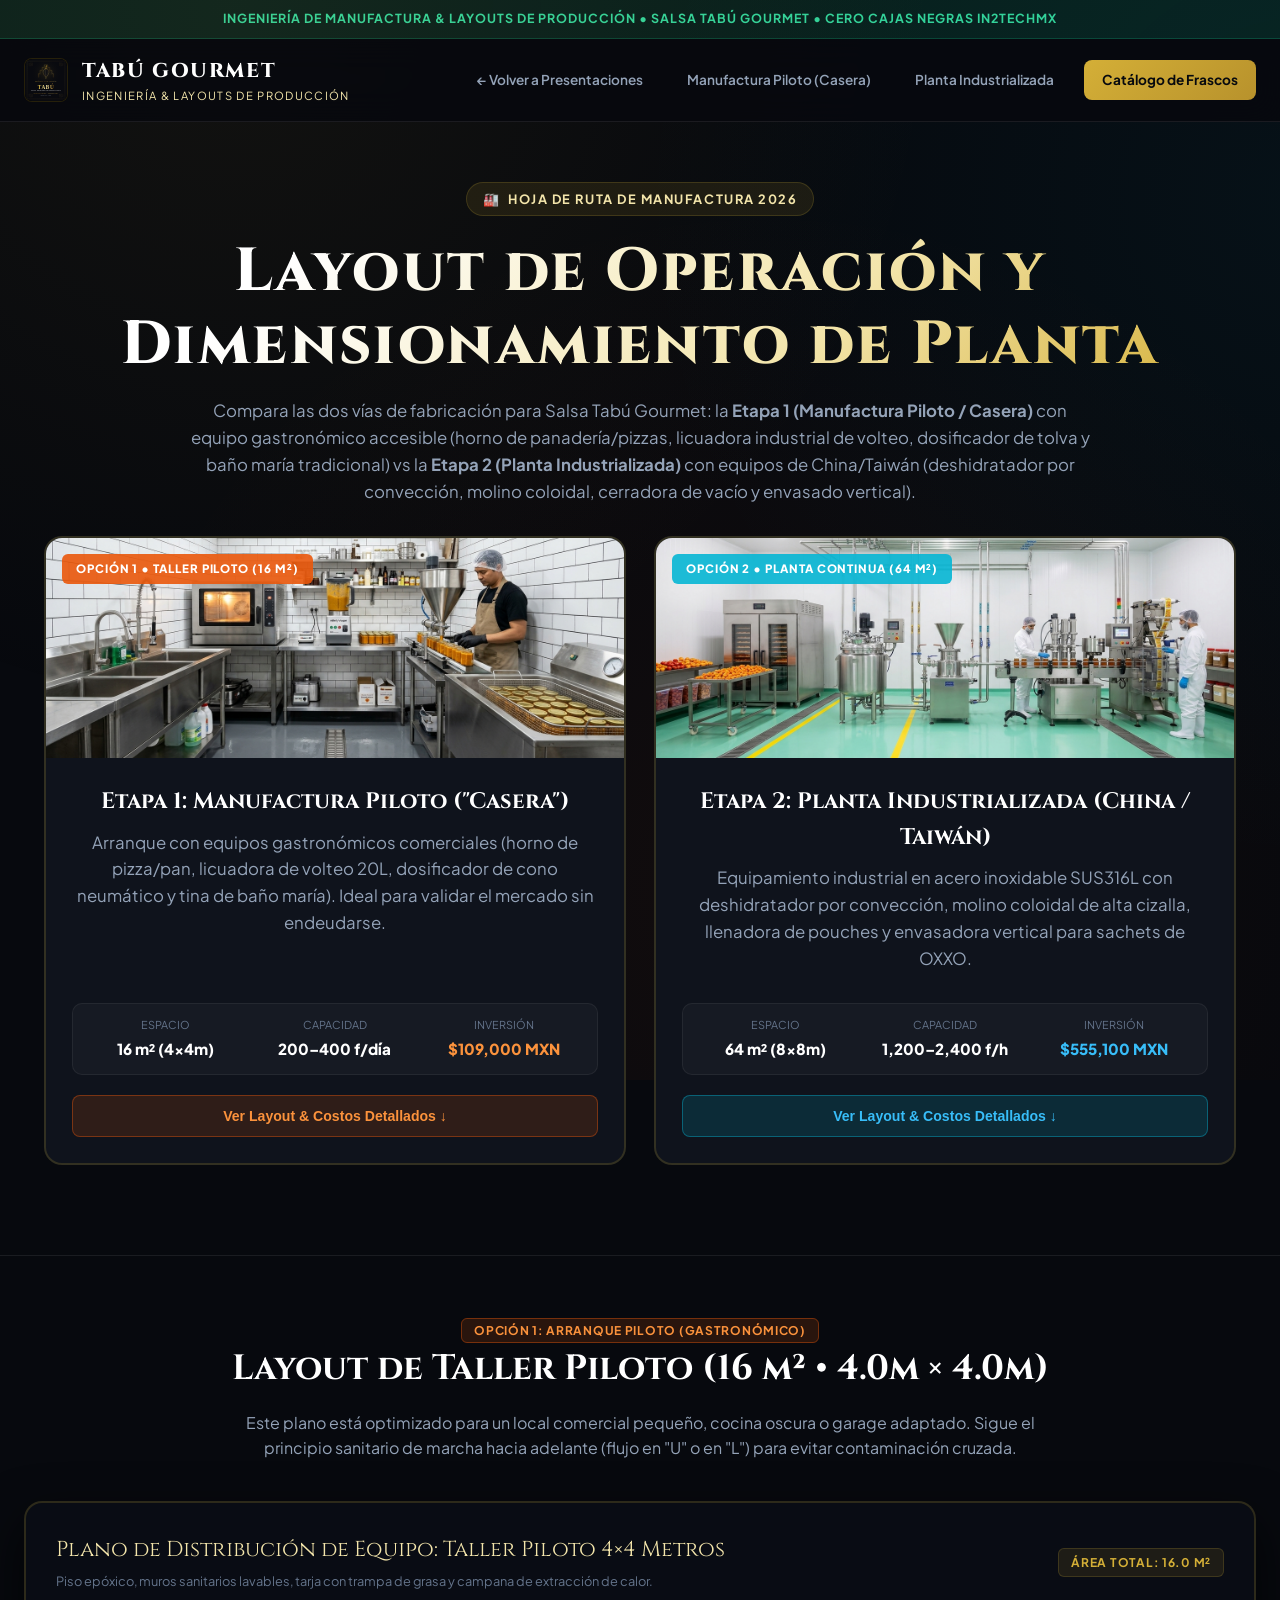
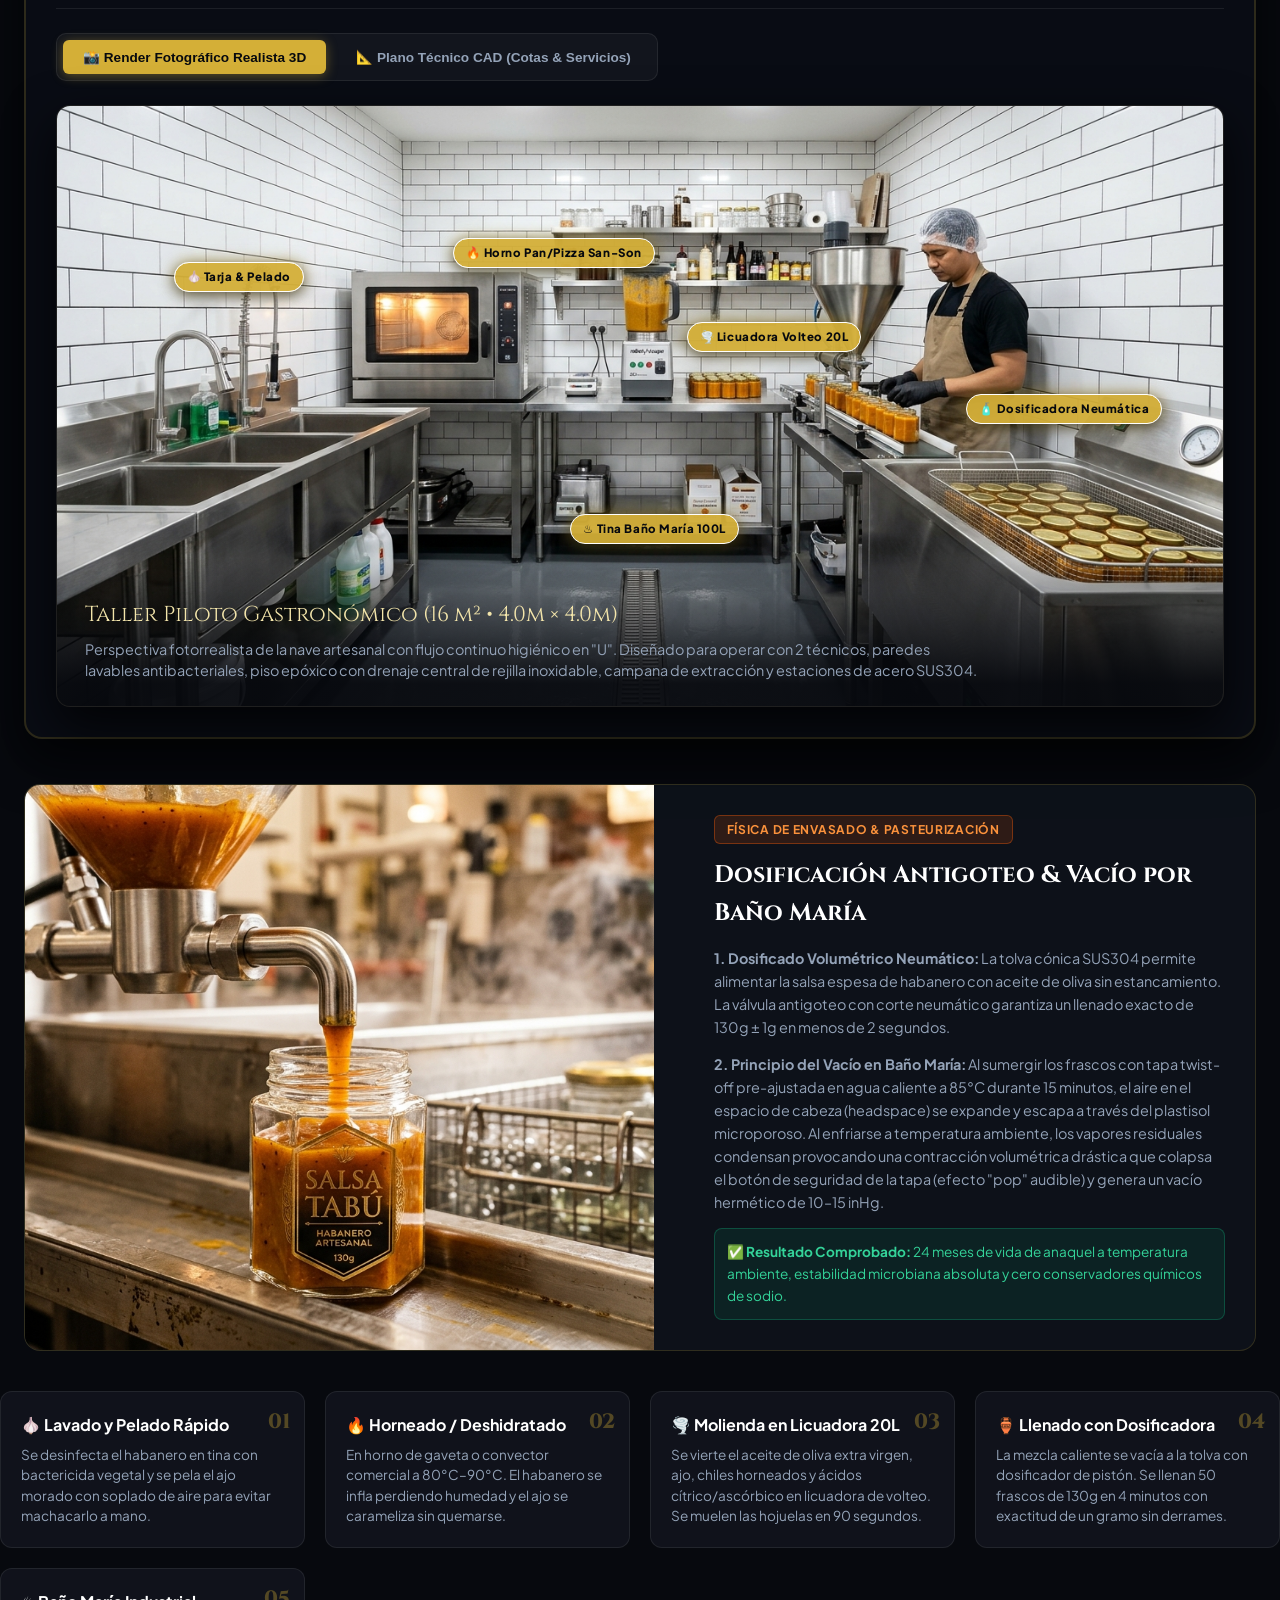
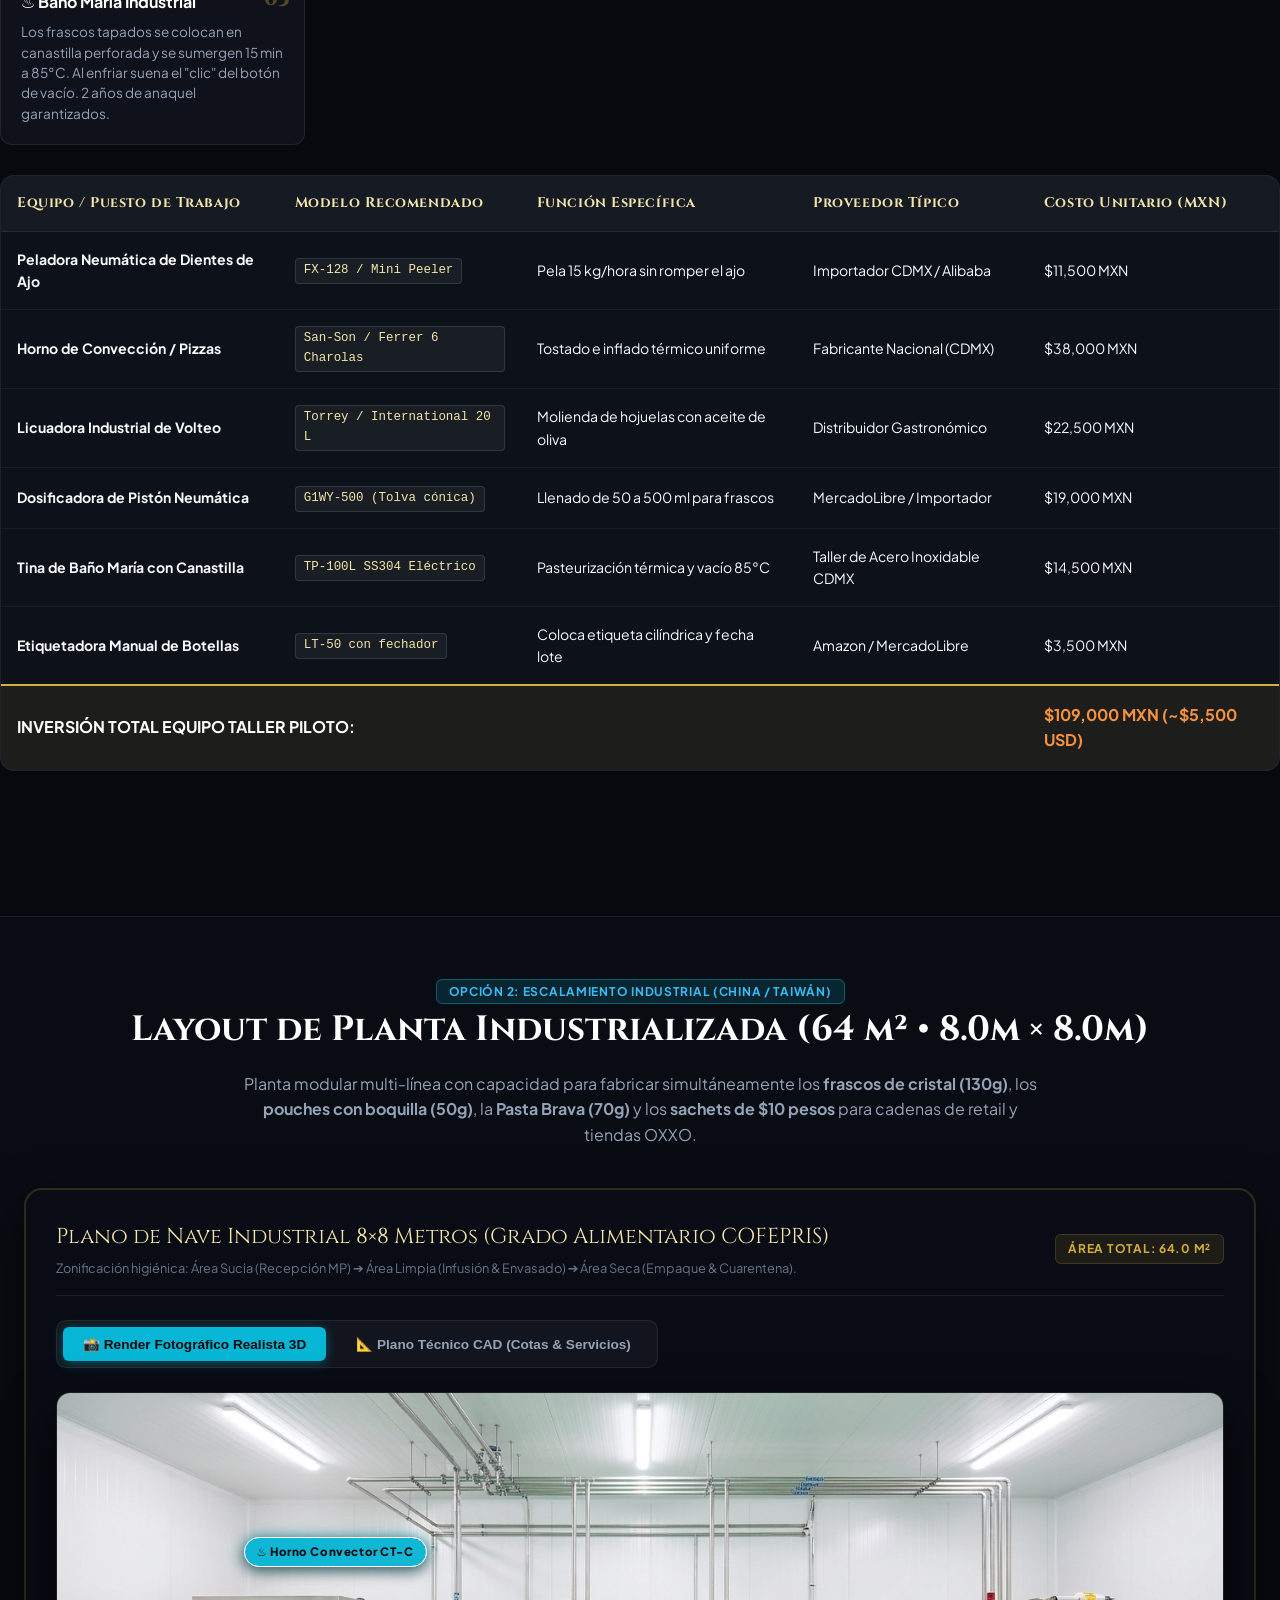
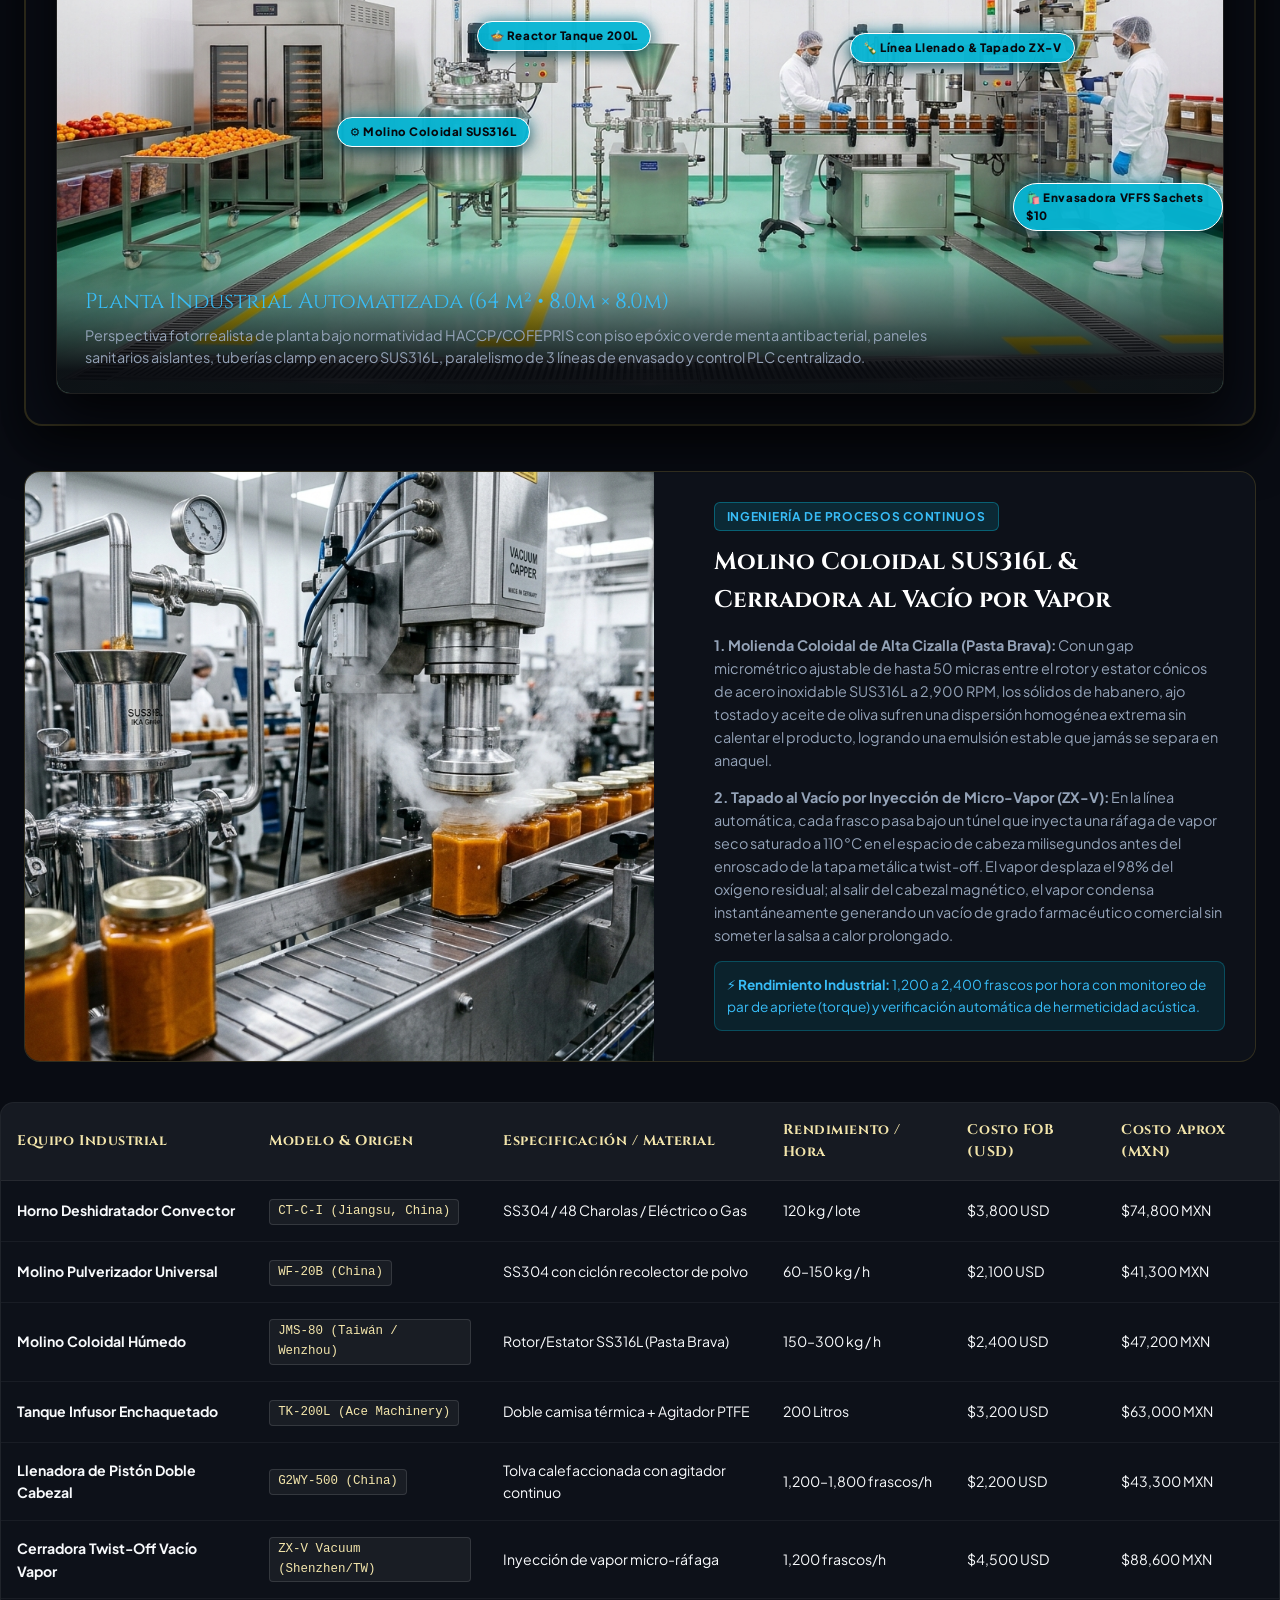
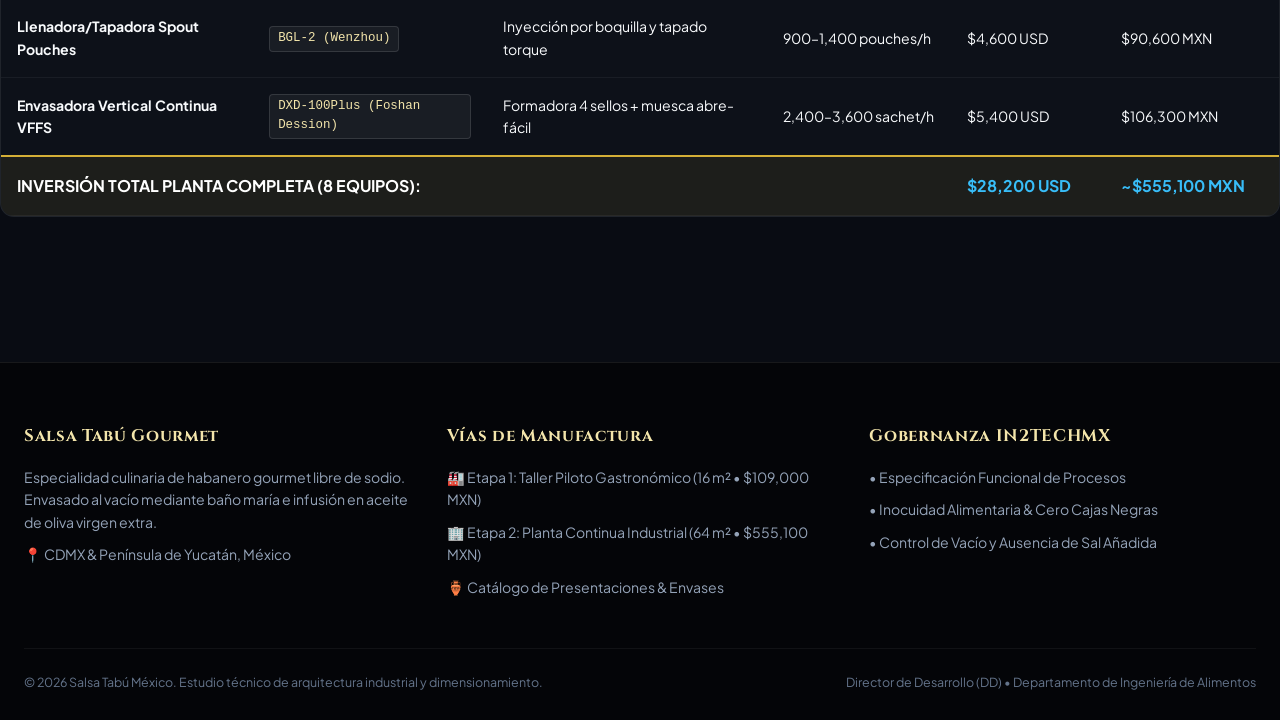
==== commit e4cf70a9: "feat(produccion): add realistic 3D industrial renders, view switcher and macro engineering showcases" ====
--- a/produccion.html
+++ b/produccion.html
@@ -257,6 +257,179 @@
       object-fit: cover;
     }
 
+    .hub-thumb-img {
+      width: 100%;
+      height: 100%;
+      object-fit: cover;
+      transition: transform 0.4s ease;
+    }
+
+    .hub-card:hover .hub-thumb-img {
+      transform: scale(1.06);
+    }
+
+    /* Interactive View Switcher */
+    .view-switcher {
+      display: flex;
+      gap: 10px;
+      margin-bottom: 24px;
+      background: rgba(255, 255, 255, 0.04);
+      padding: 6px;
+      border-radius: 10px;
+      width: fit-content;
+      border: 1px solid rgba(255, 255, 255, 0.08);
+    }
+
+    .view-btn {
+      background: transparent;
+      border: none;
+      color: var(--text-muted);
+      padding: 9px 20px;
+      border-radius: 6px;
+      font-size: 0.85rem;
+      font-weight: 700;
+      cursor: pointer;
+      display: inline-flex;
+      align-items: center;
+      gap: 8px;
+      transition: all 0.2s ease;
+    }
+
+    .view-btn.active {
+      background: var(--gold);
+      color: #07090e;
+      box-shadow: 0 2px 12px rgba(212, 175, 55, 0.4);
+    }
+
+    .view-btn-industrial.active {
+      background: var(--cyan);
+      color: #07090e;
+      box-shadow: 0 2px 12px rgba(6, 182, 212, 0.4);
+    }
+
+    .layout-view-panel {
+      display: none;
+    }
+    .layout-view-panel.active {
+      display: block;
+    }
+
+    /* Realistic 3D Photo Box */
+    .realistic-photo-wrap {
+      position: relative;
+      width: 100%;
+      border-radius: 14px;
+      overflow: hidden;
+      border: 1px solid rgba(255, 255, 255, 0.12);
+      box-shadow: 0 20px 50px rgba(0, 0, 0, 0.8);
+      background: #000;
+    }
+
+    .realistic-photo-img {
+      width: 100%;
+      height: auto;
+      max-height: 600px;
+      object-fit: cover;
+      display: block;
+    }
+
+    .photo-overlay-caption {
+      position: absolute;
+      bottom: 0;
+      left: 0;
+      right: 0;
+      background: linear-gradient(180deg, transparent 0%, rgba(7, 9, 14, 0.95) 85%);
+      padding: 40px 28px 24px;
+      color: #fff;
+    }
+
+    .photo-caption-title {
+      font-family: var(--font-serif);
+      font-size: 1.35rem;
+      color: var(--gold-light);
+      margin-bottom: 6px;
+    }
+
+    .photo-caption-text {
+      font-size: 0.9rem;
+      color: var(--text-muted);
+      max-width: 900px;
+      line-height: 1.5;
+    }
+
+    /* Hotspot Tag Elements on Photo */
+    .photo-hotspot {
+      position: absolute;
+      background: rgba(212, 175, 55, 0.94);
+      color: #07090e;
+      padding: 5px 12px;
+      border-radius: 999px;
+      font-size: 0.72rem;
+      font-weight: 800;
+      letter-spacing: 0.05em;
+      box-shadow: 0 4px 15px rgba(0, 0, 0, 0.6), 0 0 15px rgba(212, 175, 55, 0.6);
+      border: 1px solid #fff;
+      display: inline-flex;
+      align-items: center;
+      gap: 5px;
+      pointer-events: none;
+      animation: floatTag 3s ease-in-out infinite;
+    }
+
+    .photo-hotspot.cyan {
+      background: rgba(6, 182, 212, 0.95);
+      color: #07090e;
+      box-shadow: 0 4px 15px rgba(0, 0, 0, 0.6), 0 0 15px rgba(6, 182, 212, 0.6);
+    }
+
+    @keyframes floatTag {
+      0%, 100% { transform: translateY(0); }
+      50% { transform: translateY(-4px); }
+    }
+
+    /* Macro Photo Showcase Grid */
+    .macro-feature-card {
+      background: rgba(15, 19, 28, 0.85);
+      border: 1px solid var(--border-soft);
+      border-radius: 16px;
+      overflow: hidden;
+      display: grid;
+      grid-template-columns: 1.1fr 1fr;
+      gap: 30px;
+      margin: 40px 0;
+      align-items: center;
+    }
+
+    @media (max-width: 920px) {
+      .macro-feature-card {
+        grid-template-columns: 1fr;
+      }
+    }
+
+    .macro-feature-img-wrap {
+      width: 100%;
+      height: 100%;
+      min-height: 340px;
+      overflow: hidden;
+      background: #000;
+    }
+
+    .macro-feature-img {
+      width: 100%;
+      height: 100%;
+      object-fit: cover;
+      display: block;
+      transition: transform 0.5s ease;
+    }
+
+    .macro-feature-card:hover .macro-feature-img {
+      transform: scale(1.04);
+    }
+
+    .macro-feature-content {
+      padding: 30px;
+    }
+
     .hub-badge {
       position: absolute;
       top: 16px;
@@ -630,38 +803,8 @@
         <!-- Thumbnail Link 1: Manufactura Casera / Piloto -->
         <a href="#etapa-casera" class="hub-card">
           <div class="hub-thumb-wrap">
-            <svg class="hub-thumb-svg" viewBox="0 0 400 220" xmlns="http://www.w3.org/2000/svg">
-              <rect width="400" height="220" fill="#111520"/>
-              <!-- Grid background -->
-              <pattern id="grid1" width="20" height="20" patternUnits="userSpaceOnUse">
-                <path d="M 20 0 L 0 0 0 20" fill="none" stroke="rgba(234, 88, 12, 0.12)" stroke-width="1"/>
-              </pattern>
-              <rect width="400" height="220" fill="url(#grid1)"/>
-              <!-- Layout boundary box 4x4m -->
-              <rect x="50" y="30" width="300" height="160" rx="8" fill="rgba(234, 88, 12, 0.08)" stroke="#ea580c" stroke-width="2"/>
-              <text x="65" y="55" fill="#fb923c" font-size="12" font-family="'Cinzel', serif" font-weight="bold">TALLER PILOTO (16 m²)</text>
-              <!-- Workstations -->
-              <rect x="70" y="80" width="50" height="40" rx="4" fill="#1e2433" stroke="#ea580c"/>
-              <text x="80" y="105" fill="#fff" font-size="9">LAVADO</text>
-              
-              <rect x="135" y="80" width="55" height="40" rx="4" fill="#1e2433" stroke="#ea580c"/>
-              <text x="145" y="105" fill="#fff" font-size="9">HORNO</text>
-              
-              <rect x="205" y="80" width="60" height="40" rx="4" fill="#1e2433" stroke="#ea580c"/>
-              <text x="212" y="105" fill="#fff" font-size="9">LICUADORA</text>
-              
-              <rect x="280" y="80" width="55" height="40" rx="4" fill="#1e2433" stroke="#ea580c"/>
-              <text x="290" y="105" fill="#fff" font-size="9">LLENADO</text>
-
-              <!-- Bath below -->
-              <rect x="170" y="135" width="80" height="40" rx="4" fill="#1e2433" stroke="#10b981"/>
-              <text x="180" y="160" fill="#34d399" font-size="9">BAÑO MARÍA</text>
-
-              <!-- Animated flow arrows -->
-              <path d="M 120 100 L 135 100 M 190 100 L 205 100 M 265 100 L 280 100" stroke="#fb923c" stroke-width="2" class="flow-line"/>
-              <path d="M 305 120 L 305 155 L 250 155" stroke="#34d399" stroke-width="2" class="flow-line"/>
-            </svg>
-            <span class="hub-badge badge-casera">Opción 1 • Taller Piloto</span>
+            <img src="assets/images/produccion/layout_taller_piloto_16m2_realista.jpg" alt="Render Fotográfico Taller Piloto 16m²" class="hub-thumb-img">
+            <span class="hub-badge badge-casera">Opción 1 • Taller Piloto (16 m²)</span>
           </div>
           <div class="hub-body">
             <h3 class="hub-title">Etapa 1: Manufactura Piloto ("Casera")</h3>
@@ -689,44 +832,8 @@
         <!-- Thumbnail Link 2: Planta Industrializada -->
         <a href="#etapa-industrial" class="hub-card">
           <div class="hub-thumb-wrap">
-            <svg class="hub-thumb-svg" viewBox="0 0 400 220" xmlns="http://www.w3.org/2000/svg">
-              <rect width="400" height="220" fill="#0c131e"/>
-              <!-- Grid background -->
-              <pattern id="grid2" width="20" height="20" patternUnits="userSpaceOnUse">
-                <path d="M 20 0 L 0 0 0 20" fill="none" stroke="rgba(6, 182, 212, 0.15)" stroke-width="1"/>
-              </pattern>
-              <rect width="400" height="220" fill="url(#grid2)"/>
-              <!-- Layout boundary box 8x8m -->
-              <rect x="40" y="25" width="320" height="170" rx="8" fill="rgba(6, 182, 212, 0.08)" stroke="#06b6d4" stroke-width="2"/>
-              <text x="55" y="48" fill="#38bdf8" font-size="12" font-family="'Cinzel', serif" font-weight="bold">PLANTA INDUSTRIAL (64 m²)</text>
-              
-              <!-- Multi line machines -->
-              <rect x="55" y="70" width="45" height="35" rx="3" fill="#141e2e" stroke="#06b6d4"/>
-              <text x="60" y="92" fill="#fff" font-size="8">CT-C HORNO</text>
-
-              <rect x="110" y="70" width="45" height="35" rx="3" fill="#141e2e" stroke="#06b6d4"/>
-              <text x="115" y="92" fill="#fff" font-size="8">PULVERIZ</text>
-
-              <rect x="165" y="70" width="55" height="35" rx="3" fill="#141e2e" stroke="#06b6d4"/>
-              <text x="170" y="92" fill="#fff" font-size="8">TANQUE INF</text>
-
-              <!-- Branching lines -->
-              <rect x="240" y="60" width="55" height="30" rx="3" fill="#141e2e" stroke="#d4af37"/>
-              <text x="245" y="80" fill="#f3e5ab" font-size="8">G1WY VIDRIO</text>
-
-              <rect x="300" y="60" width="50" height="30" rx="3" fill="#141e2e" stroke="#d4af37"/>
-              <text x="305" y="80" fill="#f3e5ab" font-size="8">ZX-V CAP</text>
-
-              <rect x="240" y="100" width="55" height="30" rx="3" fill="#141e2e" stroke="#38bdf8"/>
-              <text x="245" y="120" fill="#38bdf8" font-size="8">BGL POUCH</text>
-
-              <rect x="240" y="140" width="55" height="30" rx="3" fill="#141e2e" stroke="#10b981"/>
-              <text x="245" y="160" fill="#34d399" font-size="8">DXD SACHET</text>
-
-              <!-- Animated flow lines -->
-              <path d="M 100 88 L 110 88 M 155 88 L 165 88 M 220 88 L 235 75 M 220 88 L 235 115 M 220 88 L 235 155" stroke="#38bdf8" stroke-width="2" class="flow-line"/>
-            </svg>
-            <span class="hub-badge badge-industrial">Opción 2 • Planta Continua</span>
+            <img src="assets/images/produccion/layout_planta_industrial_64m2_realista.jpg" alt="Render Fotográfico Planta Industrial 64m²" class="hub-thumb-img">
+            <span class="hub-badge badge-industrial">Opción 2 • Planta Continua (64 m²)</span>
           </div>
           <div class="hub-body">
             <h3 class="hub-title">Etapa 2: Planta Industrializada (China / Taiwán)</h3>
@@ -740,11 +847,11 @@
               </div>
               <div>
                 <div class="stat-label">Capacidad</div>
-                <div class="stat-val">1,500–3,000 f/día</div>
+                <div class="stat-val">1,200–2,400 f/h</div>
               </div>
               <div>
                 <div class="stat-label">Inversión</div>
-                <div class="stat-val" style="color: #38bdf8;">$512,800 MXN</div>
+                <div class="stat-val" style="color: #38bdf8;">$555,100 MXN</div>
               </div>
             </div>
             <button class="hub-btn hub-btn-industrial">Ver Layout & Costos Detallados ↓</button>
@@ -767,7 +874,7 @@
         </p>
       </div>
 
-      <!-- Blueprint SVG Casera -->
+      <!-- Blueprint & 3D Realistic Layout Casera -->
       <div class="layout-box">
         <div class="blueprint-header">
           <div>
@@ -777,87 +884,142 @@
           <span class="dim-tag">Área Total: 16.0 m²</span>
         </div>
 
-        <div class="interactive-svg-wrap">
-          <svg viewBox="0 0 900 520" width="100%" height="520" xmlns="http://www.w3.org/2000/svg">
-            <!-- Room Perimeter -->
-            <rect x="20" y="20" width="860" height="480" rx="12" fill="#080b12" stroke="#ea580c" stroke-width="3"/>
-            <!-- Grid Lines 1m = 100px -->
-            <defs>
-              <pattern id="smallGrid" width="40" height="40" patternUnits="userSpaceOnUse">
-                <path d="M 40 0 L 0 0 0 40" fill="none" stroke="rgba(255, 255, 255, 0.04)" stroke-width="1"/>
-              </pattern>
-            </defs>
-            <rect x="20" y="20" width="860" height="480" fill="url(#smallGrid)"/>
-
-            <!-- Wall Annotations -->
-            <text x="430" y="45" fill="#64748b" font-size="12" text-anchor="middle">MURO NORTE (EXTRACCIÓN & CALOR) - 4.0 METROS</text>
-            <text x="45" y="260" fill="#64748b" font-size="12" text-anchor="middle" transform="rotate(-90 45,260)">ACCESO MP (LAVADO) - 4.0 METROS</text>
-
-            <!-- WORKSTATION 1: Lavado y Pelado (Top Left) -->
-            <g id="ws1">
-              <rect x="60" y="70" width="160" height="90" rx="8" fill="#151b28" stroke="#38bdf8" stroke-width="2"/>
-              <text x="140" y="105" fill="#38bdf8" font-size="13" font-weight="bold" text-anchor="middle">ZONA 1: TARJA & PELADO</text>
-              <text x="140" y="125" fill="#94a3b8" font-size="11" text-anchor="middle">Tarja Doble Tina SS304</text>
-              <text x="140" y="142" fill="#94a3b8" font-size="10" text-anchor="middle">+ Peladora de Ajo FX-128</text>
-            </g>
-
-            <!-- WORKSTATION 2: Horneado y Tostado (Top Center) -->
-            <g id="ws2">
-              <rect x="260" y="70" width="180" height="110" rx="8" fill="#1e1814" stroke="#ea580c" stroke-width="2"/>
-              <text x="350" y="105" fill="#fb923c" font-size="13" font-weight="bold" text-anchor="middle">ZONA 2: HORNEADO</text>
-              <text x="350" y="125" fill="#fcd34d" font-size="11" text-anchor="middle">Horno de Pan/Pizza (San-Son)</text>
-              <text x="350" y="145" fill="#94a3b8" font-size="10" text-anchor="middle">Tostado de habanero inflado</text>
-              <text x="350" y="162" fill="#94a3b8" font-size="10" text-anchor="middle">y rostizado de ajo morado</text>
-            </g>
-
-            <!-- WORKSTATION 3: Licuado y Molienda (Top Right) -->
-            <g id="ws3">
-              <rect x="480" y="70" width="170" height="110" rx="8" fill="#151b28" stroke="#d4af37" stroke-width="2"/>
-              <text x="565" y="105" fill="#f3e5ab" font-size="13" font-weight="bold" text-anchor="middle">ZONA 3: MOLIENDA</text>
-              <text x="565" y="125" fill="#d4af37" font-size="11" text-anchor="middle">Licuadora Industrial 20L</text>
-              <text x="565" y="145" fill="#94a3b8" font-size="10" text-anchor="middle">Infusión con Aceite de Oliva EV</text>
-              <text x="565" y="162" fill="#94a3b8" font-size="10" text-anchor="middle">+ Ácido Ascórbico/Cítrico</text>
-            </g>
-
-            <!-- WORKSTATION 4: Dosificado y Llenado (Right Middle) -->
-            <g id="ws4">
-              <rect x="680" y="160" width="170" height="130" rx="8" fill="#1a1c24" stroke="#d4af37" stroke-width="2"/>
-              <text x="765" y="195" fill="#d4af37" font-size="13" font-weight="bold" text-anchor="middle">ZONA 4: LLENADO</text>
-              <text x="765" y="220" fill="#fff" font-size="11" text-anchor="middle">Dosificadora Neumática</text>
-              <text x="765" y="240" fill="#94a3b8" font-size="10" text-anchor="middle">Tolva con corte cónico</text>
-              <text x="765" y="260" fill="#34d399" font-size="10" text-anchor="middle">Llena 130g en 2 segundos</text>
-            </g>
-
-            <!-- WORKSTATION 5: Baño María y Vacío (Bottom Center) -->
-            <g id="ws5">
-              <rect x="440" y="330" width="210" height="120" rx="8" fill="#10201a" stroke="#10b981" stroke-width="2"/>
-              <text x="545" y="365" fill="#34d399" font-size="13" font-weight="bold" text-anchor="middle">ZONA 5: BAÑO MARÍA</text>
-              <text x="545" y="390" fill="#fff" font-size="11" text-anchor="middle">Tina Pasteurizadora 100L</text>
-              <text x="545" y="410" fill="#94a3b8" font-size="10" text-anchor="middle">Inmersión a 85°C (15 min)</text>
-              <text x="545" y="430" fill="#34d399" font-size="10" text-anchor="middle">Vacío Hermético (2 años anaquel)</text>
-            </g>
-
-            <!-- WORKSTATION 6: Etiquetado y Empaque (Bottom Left) -->
-            <g id="ws6">
-              <rect x="180" y="330" width="210" height="120" rx="8" fill="#151b28" stroke="#a855f7" stroke-width="2"/>
-              <text x="285" y="365" fill="#c084fc" font-size="13" font-weight="bold" text-anchor="middle">ZONA 6: ETIQUETADO</text>
-              <text x="285" y="390" fill="#fff" font-size="11" text-anchor="middle">Etiquetadora Manual LT-50</text>
-              <text x="285" y="410" fill="#94a3b8" font-size="10" text-anchor="middle">Codificado de Lote y Caducidad</text>
-              <text x="285" y="430" fill="#94a3b8" font-size="10" text-anchor="middle">Empaque en cajas de 12 pzs</text>
-            </g>
-
-            <!-- Operator Walkway in Center -->
-            <rect x="270" y="210" width="370" height="90" rx="6" fill="rgba(255, 255, 255, 0.02)" stroke="rgba(255, 255, 255, 0.1)" stroke-dasharray="4 4"/>
-            <text x="455" y="260" fill="#64748b" font-size="12" text-anchor="middle">PASILLO DE OPERACIÓN CENTRAL (2 PERSONAS)</text>
-
-            <!-- Animated Flow Lines -->
-            <path d="M 220 115 L 260 115" stroke="#38bdf8" stroke-width="2" class="flow-line"/>
-            <path d="M 440 115 L 480 115" stroke="#ea580c" stroke-width="2" class="flow-line"/>
-            <path d="M 650 115 Q 765 115 765 160" stroke="#d4af37" stroke-width="2" class="flow-line" fill="none"/>
-            <path d="M 765 290 Q 765 390 650 390" stroke="#10b981" stroke-width="2" class="flow-line" fill="none"/>
-            <path d="M 440 390 L 390 390" stroke="#a855f7" stroke-width="2" class="flow-line"/>
-          </svg>
-        </div>
+        <!-- View Mode Switcher -->
+        <div class="view-switcher">
+          <button class="view-btn active" id="btn-casera-photo" onclick="switchLayoutView('casera', 'photo')">📸 Render Fotográfico Realista 3D</button>
+          <button class="view-btn" id="btn-casera-cad" onclick="switchLayoutView('casera', 'cad')">📐 Plano Técnico CAD (Cotas & Servicios)</button>
+        </div>
+
+        <!-- Panel 1: Render Fotográfico Realista 3D -->
+        <div class="layout-view-panel active" id="casera-view-photo">
+          <div class="realistic-photo-wrap">
+            <img src="assets/images/produccion/layout_taller_piloto_16m2_realista.jpg" alt="Render Fotográfico Realista Taller Piloto 16m²" class="realistic-photo-img">
+            
+            <!-- Floating Hotspots -->
+            <div class="photo-hotspot" style="top: 26%; left: 10%;">🧄 Tarja & Pelado</div>
+            <div class="photo-hotspot" style="top: 22%; left: 34%;">🔥 Horno Pan/Pizza San-Son</div>
+            <div class="photo-hotspot" style="top: 36%; left: 54%;">🌪️ Licuadora Volteo 20L</div>
+            <div class="photo-hotspot" style="top: 48%; left: 78%;">🧴 Dosificadora Neumática</div>
+            <div class="photo-hotspot" style="top: 68%; left: 44%;">♨️ Tina Baño María 100L</div>
+
+            <div class="photo-overlay-caption">
+              <div class="photo-caption-title">Taller Piloto Gastronómico (16 m² • 4.0m × 4.0m)</div>
+              <div class="photo-caption-text">
+                Perspectiva fotorrealista de la nave artesanal con flujo continuo higiénico en "U". Diseñado para operar con 2 técnicos, paredes lavables antibacteriales, piso epóxico con drenaje central de rejilla inoxidable, campana de extracción y estaciones de acero SUS304.
+              </div>
+            </div>
+          </div>
+        </div>
+
+        <!-- Panel 2: Plano Vectorial Técnico CAD -->
+        <div class="layout-view-panel" id="casera-view-cad">
+          <div class="interactive-svg-wrap">
+            <svg viewBox="0 0 900 520" width="100%" height="520" xmlns="http://www.w3.org/2000/svg">
+              <!-- Room Perimeter -->
+              <rect x="20" y="20" width="860" height="480" rx="12" fill="#080b12" stroke="#ea580c" stroke-width="3"/>
+              <!-- Grid Lines 1m = 100px -->
+              <defs>
+                <pattern id="smallGrid" width="40" height="40" patternUnits="userSpaceOnUse">
+                  <path d="M 40 0 L 0 0 0 40" fill="none" stroke="rgba(255, 255, 255, 0.04)" stroke-width="1"/>
+                </pattern>
+              </defs>
+              <rect x="20" y="20" width="860" height="480" fill="url(#smallGrid)"/>
+
+              <!-- Wall Annotations -->
+              <text x="430" y="45" fill="#64748b" font-size="12" text-anchor="middle">MURO NORTE (EXTRACCIÓN & CALOR) - 4.0 METROS</text>
+              <text x="45" y="260" fill="#64748b" font-size="12" text-anchor="middle" transform="rotate(-90 45,260)">ACCESO MP (LAVADO) - 4.0 METROS</text>
+
+              <!-- WORKSTATION 1: Lavado y Pelado (Top Left) -->
+              <g id="ws1">
+                <rect x="60" y="70" width="160" height="90" rx="8" fill="#151b28" stroke="#38bdf8" stroke-width="2"/>
+                <text x="140" y="105" fill="#38bdf8" font-size="13" font-weight="bold" text-anchor="middle">ZONA 1: TARJA & PELADO</text>
+                <text x="140" y="125" fill="#94a3b8" font-size="11" text-anchor="middle">Tarja Doble Tina SS304</text>
+                <text x="140" y="142" fill="#94a3b8" font-size="10" text-anchor="middle">+ Peladora de Ajo FX-128</text>
+              </g>
+
+              <!-- WORKSTATION 2: Horneado y Tostado (Top Center) -->
+              <g id="ws2">
+                <rect x="260" y="70" width="180" height="110" rx="8" fill="#1e1814" stroke="#ea580c" stroke-width="2"/>
+                <text x="350" y="105" fill="#fb923c" font-size="13" font-weight="bold" text-anchor="middle">ZONA 2: HORNEADO</text>
+                <text x="350" y="125" fill="#fcd34d" font-size="11" text-anchor="middle">Horno de Pan/Pizza (San-Son)</text>
+                <text x="350" y="145" fill="#94a3b8" font-size="10" text-anchor="middle">Tostado de habanero inflado</text>
+                <text x="350" y="162" fill="#94a3b8" font-size="10" text-anchor="middle">y rostizado de ajo morado</text>
+              </g>
+
+              <!-- WORKSTATION 3: Licuado y Molienda (Top Right) -->
+              <g id="ws3">
+                <rect x="480" y="70" width="170" height="110" rx="8" fill="#151b28" stroke="#d4af37" stroke-width="2"/>
+                <text x="565" y="105" fill="#f3e5ab" font-size="13" font-weight="bold" text-anchor="middle">ZONA 3: MOLIENDA</text>
+                <text x="565" y="125" fill="#d4af37" font-size="11" text-anchor="middle">Licuadora Industrial 20L</text>
+                <text x="565" y="145" fill="#94a3b8" font-size="10" text-anchor="middle">Infusión con Aceite de Oliva EV</text>
+                <text x="565" y="162" fill="#94a3b8" font-size="10" text-anchor="middle">+ Ácido Ascórbico/Cítrico</text>
+              </g>
+
+              <!-- WORKSTATION 4: Dosificado y Llenado (Right Middle) -->
+              <g id="ws4">
+                <rect x="680" y="160" width="170" height="130" rx="8" fill="#1a1c24" stroke="#d4af37" stroke-width="2"/>
+                <text x="765" y="195" fill="#d4af37" font-size="13" font-weight="bold" text-anchor="middle">ZONA 4: LLENADO</text>
+                <text x="765" y="220" fill="#fff" font-size="11" text-anchor="middle">Dosificadora Neumática</text>
+                <text x="765" y="240" fill="#94a3b8" font-size="10" text-anchor="middle">Tolva con corte cónico</text>
+                <text x="765" y="260" fill="#34d399" font-size="10" text-anchor="middle">Llena 130g en 2 segundos</text>
+              </g>
+
+              <!-- WORKSTATION 5: Baño María y Vacío (Bottom Center) -->
+              <g id="ws5">
+                <rect x="440" y="330" width="210" height="120" rx="8" fill="#10201a" stroke="#10b981" stroke-width="2"/>
+                <text x="545" y="365" fill="#34d399" font-size="13" font-weight="bold" text-anchor="middle">ZONA 5: BAÑO MARÍA</text>
+                <text x="545" y="390" fill="#fff" font-size="11" text-anchor="middle">Tina Pasteurizadora 100L</text>
+                <text x="545" y="410" fill="#94a3b8" font-size="10" text-anchor="middle">Inmersión a 85°C (15 min)</text>
+                <text x="545" y="430" fill="#34d399" font-size="10" text-anchor="middle">Vacío Hermético (2 años anaquel)</text>
+              </g>
+
+              <!-- WORKSTATION 6: Etiquetado y Empaque (Bottom Left) -->
+              <g id="ws6">
+                <rect x="180" y="330" width="210" height="120" rx="8" fill="#151b28" stroke="#a855f7" stroke-width="2"/>
+                <text x="285" y="365" fill="#c084fc" font-size="13" font-weight="bold" text-anchor="middle">ZONA 6: ETIQUETADO</text>
+                <text x="285" y="390" fill="#fff" font-size="11" text-anchor="middle">Etiquetadora Manual LT-50</text>
+                <text x="285" y="410" fill="#94a3b8" font-size="10" text-anchor="middle">Codificado de Lote y Caducidad</text>
+                <text x="285" y="430" fill="#94a3b8" font-size="10" text-anchor="middle">Empaque en cajas de 12 pzs</text>
+              </g>
+
+              <!-- Operator Walkway in Center -->
+              <rect x="270" y="210" width="370" height="90" rx="6" fill="rgba(255, 255, 255, 0.02)" stroke="rgba(255, 255, 255, 0.1)" stroke-dasharray="4 4"/>
+              <text x="455" y="260" fill="#64748b" font-size="12" text-anchor="middle">PASILLO DE OPERACIÓN CENTRAL (2 PERSONAS)</text>
+
+              <!-- Animated Flow Lines -->
+              <path d="M 220 115 L 260 115" stroke="#38bdf8" stroke-width="2" class="flow-line"/>
+              <path d="M 440 115 L 480 115" stroke="#ea580c" stroke-width="2" class="flow-line"/>
+              <path d="M 650 115 Q 765 115 765 160" stroke="#d4af37" stroke-width="2" class="flow-line" fill="none"/>
+              <path d="M 765 290 Q 765 390 650 390" stroke="#10b981" stroke-width="2" class="flow-line" fill="none"/>
+              <path d="M 440 390 L 390 390" stroke="#a855f7" stroke-width="2" class="flow-line"/>
+            </svg>
+          </div>
+        </div>
+      </div>
+
+      <!-- Macro Feature Card: Dosificado y Baño María -->
+      <div class="macro-feature-card">
+        <div class="macro-feature-img-wrap">
+          <img src="assets/images/produccion/dosificado_y_bano_maria_piloto_macro.jpg" alt="Detalle Macro de Dosificado y Baño María" class="macro-feature-img">
+        </div>
+        <div class="macro-feature-content">
+          <span class="dim-tag" style="background: rgba(234, 88, 12, 0.15); color: #fb923c; border-color: rgba(234, 88, 12, 0.4); margin-bottom: 12px; display: inline-block;">
+            Física de Envasado & Pasteurización
+          </span>
+          <h3 style="font-family: var(--font-serif); font-size: 1.5rem; color: #fff; margin-bottom: 14px;">
+            Dosificación Antigoteo & Vacío por Baño María
+          </h3>
+          <p style="color: var(--text-muted); font-size: 0.9rem; line-height: 1.6; margin-bottom: 14px;">
+            <strong>1. Dosificado Volumétrico Neumático:</strong> La tolva cónica SUS304 permite alimentar la salsa espesa de habanero con aceite de oliva sin estancamiento. La válvula antigoteo con corte neumático garantiza un llenado exacto de 130g ± 1g en menos de 2 segundos.
+          </p>
+          <p style="color: var(--text-muted); font-size: 0.9rem; line-height: 1.6; margin-bottom: 14px;">
+            <strong>2. Principio del Vacío en Baño María:</strong> Al sumergir los frascos con tapa twist-off pre-ajustada en agua caliente a 85°C durante 15 minutos, el aire en el espacio de cabeza (headspace) se expande y escapa a través del plastisol microporoso. Al enfriarse a temperatura ambiente, los vapores residuales condensan provocando una contracción volumétrica drástica que colapsa el botón de seguridad de la tapa (efecto "pop" audible) y genera un vacío hermético de 10–15 inHg.
+          </p>
+          <div style="background: rgba(16, 185, 129, 0.1); border: 1px solid rgba(16, 185, 129, 0.3); border-radius: 8px; padding: 12px; font-size: 0.85rem; color: #34d399;">
+            ✅ <strong>Resultado Comprobado:</strong> 24 meses de vida de anaquel a temperatura ambiente, estabilidad microbiana absoluta y cero conservadores químicos de sodio.
+          </div>
+        </div>
+      </div>
       </div>
 
       <!-- Process Steps Explanation -->
@@ -977,7 +1139,7 @@
         </p>
       </div>
 
-      <!-- Blueprint SVG Industrial -->
+      <!-- Blueprint & 3D Realistic Layout Industrial -->
       <div class="layout-box">
         <div class="blueprint-header">
           <div>
@@ -987,92 +1149,147 @@
           <span class="dim-tag">Área Total: 64.0 m²</span>
         </div>
 
-        <div class="interactive-svg-wrap">
-          <svg viewBox="0 0 960 560" width="100%" height="560" xmlns="http://www.w3.org/2000/svg">
-            <rect x="20" y="20" width="920" height="520" rx="14" fill="#070a10" stroke="#06b6d4" stroke-width="3"/>
-            <rect x="20" y="20" width="920" height="520" fill="url(#smallGrid)"/>
-
-            <text x="480" y="45" fill="#64748b" font-size="12" text-anchor="middle">NAVE INDUSTRIAL DE ENVASADO Y PROCESO - 8.0 METROS</text>
-
-            <!-- Line 1: Insumos y Deshidratado (Left Column) -->
-            <g id="ind_prep">
-              <rect x="50" y="70" width="160" height="90" rx="8" fill="#121e28" stroke="#38bdf8" stroke-width="2"/>
-              <text x="130" y="105" fill="#38bdf8" font-size="12" font-weight="bold" text-anchor="middle">TINA VORTEX SS304</text>
-              <text x="130" y="125" fill="#fff" font-size="10" text-anchor="middle">Lavado con Ozono</text>
-              <text x="130" y="142" fill="#94a3b8" font-size="9" text-anchor="middle">100 kg/hora</text>
-
-              <rect x="50" y="180" width="160" height="110" rx="8" fill="#241b14" stroke="#ea580c" stroke-width="2"/>
-              <text x="130" y="215" fill="#fb923c" font-size="12" font-weight="bold" text-anchor="middle">HORNO CT-C-I</text>
-              <text x="130" y="235" fill="#fcd34d" font-size="10" text-anchor="middle">48 Charolas Inox</text>
-              <text x="130" y="255" fill="#94a3b8" font-size="9" text-anchor="middle">Deshidratador Convector</text>
-              <text x="130" y="272" fill="#94a3b8" font-size="9" text-anchor="middle">Cap: 120 kg/lote</text>
-
-              <rect x="50" y="310" width="160" height="90" rx="8" fill="#151b28" stroke="#d4af37" stroke-width="2"/>
-              <text x="130" y="345" fill="#f3e5ab" font-size="12" font-weight="bold" text-anchor="middle">MOLINO WF-20B</text>
-              <text x="130" y="365" fill="#fff" font-size="10" text-anchor="middle">Pulverizador de Ajo</text>
-              <text x="130" y="382" fill="#94a3b8" font-size="9" text-anchor="middle">Hojuelas 2mm calibradas</text>
-
-              <rect x="50" y="420" width="160" height="90" rx="8" fill="#1a1c28" stroke="#06b6d4" stroke-width="2"/>
-              <text x="130" y="455" fill="#38bdf8" font-size="12" font-weight="bold" text-anchor="middle">MOLINO COLUIDAL</text>
-              <text x="130" y="475" fill="#fff" font-size="10" text-anchor="middle">JMS-80 (Pasta Brava)</text>
-              <text x="130" y="492" fill="#34d399" font-size="9" text-anchor="middle">Molienda ultra-fina SS316</text>
-            </g>
-
-            <!-- Line 2: Tanque de Infusión Central -->
-            <g id="ind_infusion">
-              <rect x="270" y="180" width="180" height="180" rx="12" fill="#181c26" stroke="#d4af37" stroke-width="3"/>
-              <circle cx="360" cy="270" r="55" fill="#0d111a" stroke="#d4af37" stroke-width="2"/>
-              <text x="360" y="265" fill="#f3e5ab" font-size="13" font-weight="bold" text-anchor="middle">TANQUE TK-200L</text>
-              <text x="360" y="285" fill="#d4af37" font-size="10" text-anchor="middle">Infusor Enchaquetado</text>
-              <text x="360" y="302" fill="#94a3b8" font-size="9" text-anchor="middle">Control Temp 65°C</text>
-              <text x="360" y="340" fill="#34d399" font-size="11" font-weight="bold" text-anchor="middle">Mezcla Homogénea</text>
-            </g>
-
-            <!-- Line 3: Branching Envasado (Right Section) -->
-            <!-- Sub-line A: Frascos 130g -->
-            <g id="line_a">
-              <rect x="520" y="70" width="180" height="85" rx="8" fill="#181b24" stroke="#d4af37" stroke-width="2"/>
-              <text x="610" y="100" fill="#f3e5ab" font-size="12" font-weight="bold" text-anchor="middle">LÍNEA FRASCOS 130G</text>
-              <text x="610" y="120" fill="#fff" font-size="10" text-anchor="middle">Llenadora Pistón G2WY</text>
-              <text x="610" y="137" fill="#94a3b8" font-size="9" text-anchor="middle">Vel: 25 frascos/minuto</text>
-
-              <rect x="730" y="70" width="180" height="85" rx="8" fill="#181b24" stroke="#d4af37" stroke-width="2"/>
-              <text x="820" y="100" fill="#f3e5ab" font-size="12" font-weight="bold" text-anchor="middle">TAPADORA ZX-V</text>
-              <text x="820" y="120" fill="#34d399" font-size="10" text-anchor="middle">Vacío por Inyección Vapor</text>
-              <text x="820" y="137" fill="#94a3b8" font-size="9" text-anchor="middle">Cierre twist-off hermético</text>
-            </g>
-
-            <!-- Sub-line B: Pouches 50g con boquilla -->
-            <g id="line_b">
-              <rect x="520" y="190" width="390" height="85" rx="8" fill="#121e28" stroke="#38bdf8" stroke-width="2"/>
-              <text x="715" y="220" fill="#38bdf8" font-size="12" font-weight="bold" text-anchor="middle">LÍNEA POUCHES SPOUT BGL-2 (50G & 70G)</text>
-              <text x="715" y="240" fill="#fff" font-size="10" text-anchor="middle">Llenado por la boquilla y enroscado automático de taparosca</text>
-              <text x="715" y="257" fill="#34d399" font-size="9" text-anchor="middle">Capacidad: 1,200 pouches/hora con precinto de seguridad</text>
-            </g>
-
-            <!-- Sub-line C: Sachets 15g para OXXO ($10) -->
-            <g id="line_c">
-              <rect x="520" y="310" width="390" height="95" rx="8" fill="#10201a" stroke="#10b981" stroke-width="2"/>
-              <text x="715" y="340" fill="#34d399" font-size="12" font-weight="bold" text-anchor="middle">LÍNEA VERTICAL CONTINUA DXD-100 (SACHET $10)</text>
-              <text x="715" y="360" fill="#fff" font-size="10" text-anchor="middle">Formado, Llenado, Sellado en 4 lados y Muesca abre-fácil</text>
-              <text x="715" y="378" fill="#fcd34d" font-size="9" text-anchor="middle">Capacidad: 45 sobres/minuto (2,700 sobres/hora para retail)</text>
-            </g>
-
-            <!-- Packaging & Outfeed Tunnel -->
-            <g id="outfeed">
-              <rect x="520" y="435" width="390" height="75" rx="8" fill="#1c1626" stroke="#c084fc" stroke-width="2"/>
-              <text x="715" y="465" fill="#c084fc" font-size="12" font-weight="bold" text-anchor="middle">ZONA DE ETIQUETADO, LOTEADO TIJ & PALETIZADO</text>
-              <text x="715" y="488" fill="#94a3b8" font-size="10" text-anchor="middle">Impresión de Caducidad Inkjet, encartonado y control de calidad Gate 1</text>
-            </g>
-
-            <!-- Connecting animated piping -->
-            <path d="M 210 235 L 270 235" stroke="#ea580c" stroke-width="2" class="flow-line"/>
-            <path d="M 210 355 Q 240 355 240 300 L 270 300" stroke="#d4af37" stroke-width="2" class="flow-line" fill="none"/>
-            <path d="M 450 250 L 520 110" stroke="#d4af37" stroke-width="2" class="flow-line"/>
-            <path d="M 450 270 L 520 230" stroke="#38bdf8" stroke-width="2" class="flow-line"/>
-            <path d="M 450 290 L 520 350" stroke="#10b981" stroke-width="2" class="flow-line"/>
-          </svg>
-        </div>
+        <!-- View Mode Switcher -->
+        <div class="view-switcher">
+          <button class="view-btn view-btn-industrial active" id="btn-industrial-photo" onclick="switchLayoutView('industrial', 'photo')">📸 Render Fotográfico Realista 3D</button>
+          <button class="view-btn view-btn-industrial" id="btn-industrial-cad" onclick="switchLayoutView('industrial', 'cad')">📐 Plano Técnico CAD (Cotas & Servicios)</button>
+        </div>
+
+        <!-- Panel 1: Render Fotográfico Realista 3D Industrial -->
+        <div class="layout-view-panel active" id="industrial-view-photo">
+          <div class="realistic-photo-wrap">
+            <img src="assets/images/produccion/layout_planta_industrial_64m2_realista.jpg" alt="Render Fotográfico Realista Planta Industrial 64m²" class="realistic-photo-img">
+            
+            <!-- Floating Hotspots -->
+            <div class="photo-hotspot cyan" style="top: 24%; left: 16%;">♨️ Horno Convector CT-C</div>
+            <div class="photo-hotspot cyan" style="top: 38%; left: 36%;">🍲 Reactor Tanque 200L</div>
+            <div class="photo-hotspot cyan" style="top: 54%; left: 24%;">⚙️ Molino Coloidal SUS316L</div>
+            <div class="photo-hotspot cyan" style="top: 40%; left: 68%;">🍾 Línea Llenado & Tapado ZX-V</div>
+            <div class="photo-hotspot cyan" style="top: 65%; left: 82%;">🛍️ Envasadora VFFS Sachets $10</div>
+
+            <div class="photo-overlay-caption">
+              <div class="photo-caption-title" style="color: #38bdf8;">Planta Industrial Automatizada (64 m² • 8.0m × 8.0m)</div>
+              <div class="photo-caption-text">
+                Perspectiva fotorrealista de planta bajo normatividad HACCP/COFEPRIS con piso epóxico verde menta antibacterial, paneles sanitarios aislantes, tuberías clamp en acero SUS316L, paralelismo de 3 líneas de envasado y control PLC centralizado.
+              </div>
+            </div>
+          </div>
+        </div>
+
+        <!-- Panel 2: Plano Vectorial Técnico CAD Industrial -->
+        <div class="layout-view-panel" id="industrial-view-cad">
+          <div class="interactive-svg-wrap">
+            <svg viewBox="0 0 960 560" width="100%" height="560" xmlns="http://www.w3.org/2000/svg">
+              <rect x="20" y="20" width="920" height="520" rx="14" fill="#070a10" stroke="#06b6d4" stroke-width="3"/>
+              <rect x="20" y="20" width="920" height="520" fill="url(#smallGrid)"/>
+
+              <text x="480" y="45" fill="#64748b" font-size="12" text-anchor="middle">NAVE INDUSTRIAL DE ENVASADO Y PROCESO - 8.0 METROS</text>
+
+              <!-- Line 1: Insumos y Deshidratado (Left Column) -->
+              <g id="ind_prep">
+                <rect x="50" y="70" width="160" height="90" rx="8" fill="#121e28" stroke="#38bdf8" stroke-width="2"/>
+                <text x="130" y="105" fill="#38bdf8" font-size="12" font-weight="bold" text-anchor="middle">TINA VORTEX SS304</text>
+                <text x="130" y="125" fill="#fff" font-size="10" text-anchor="middle">Lavado con Ozono</text>
+                <text x="130" y="142" fill="#94a3b8" font-size="9" text-anchor="middle">100 kg/hora</text>
+
+                <rect x="50" y="180" width="160" height="110" rx="8" fill="#241b14" stroke="#ea580c" stroke-width="2"/>
+                <text x="130" y="215" fill="#fb923c" font-size="12" font-weight="bold" text-anchor="middle">HORNO CT-C-I</text>
+                <text x="130" y="235" fill="#fcd34d" font-size="10" text-anchor="middle">48 Charolas Inox</text>
+                <text x="130" y="255" fill="#94a3b8" font-size="9" text-anchor="middle">Deshidratador Convector</text>
+                <text x="130" y="272" fill="#94a3b8" font-size="9" text-anchor="middle">Cap: 120 kg/lote</text>
+
+                <rect x="50" y="310" width="160" height="90" rx="8" fill="#151b28" stroke="#d4af37" stroke-width="2"/>
+                <text x="130" y="345" fill="#f3e5ab" font-size="12" font-weight="bold" text-anchor="middle">MOLINO WF-20B</text>
+                <text x="130" y="365" fill="#fff" font-size="10" text-anchor="middle">Pulverizador de Ajo</text>
+                <text x="130" y="382" fill="#94a3b8" font-size="9" text-anchor="middle">Hojuelas 2mm calibradas</text>
+
+                <rect x="50" y="420" width="160" height="90" rx="8" fill="#1a1c28" stroke="#06b6d4" stroke-width="2"/>
+                <text x="130" y="455" fill="#38bdf8" font-size="12" font-weight="bold" text-anchor="middle">MOLINO COLUIDAL</text>
+                <text x="130" y="475" fill="#fff" font-size="10" text-anchor="middle">JMS-80 (Pasta Brava)</text>
+                <text x="130" y="492" fill="#34d399" font-size="9" text-anchor="middle">Molienda ultra-fina SS316</text>
+              </g>
+
+              <!-- Line 2: Tanque de Infusión Central -->
+              <g id="ind_infusion">
+                <rect x="270" y="180" width="180" height="180" rx="12" fill="#181c26" stroke="#d4af37" stroke-width="3"/>
+                <circle cx="360" cy="270" r="55" fill="#0d111a" stroke="#d4af37" stroke-width="2"/>
+                <text x="360" y="265" fill="#f3e5ab" font-size="13" font-weight="bold" text-anchor="middle">TANQUE TK-200L</text>
+                <text x="360" y="285" fill="#d4af37" font-size="10" text-anchor="middle">Infusor Enchaquetado</text>
+                <text x="360" y="302" fill="#94a3b8" font-size="9" text-anchor="middle">Control Temp 65°C</text>
+                <text x="360" y="340" fill="#34d399" font-size="11" font-weight="bold" text-anchor="middle">Mezcla Homogénea</text>
+              </g>
+
+              <!-- Line 3: Branching Envasado (Right Section) -->
+              <!-- Sub-line A: Frascos 130g -->
+              <g id="line_a">
+                <rect x="520" y="70" width="180" height="85" rx="8" fill="#181b24" stroke="#d4af37" stroke-width="2"/>
+                <text x="610" y="100" fill="#f3e5ab" font-size="12" font-weight="bold" text-anchor="middle">LÍNEA FRASCOS 130G</text>
+                <text x="610" y="120" fill="#fff" font-size="10" text-anchor="middle">Llenadora Pistón G2WY</text>
+                <text x="610" y="137" fill="#94a3b8" font-size="9" text-anchor="middle">Vel: 25 frascos/minuto</text>
+
+                <rect x="730" y="70" width="180" height="85" rx="8" fill="#181b24" stroke="#d4af37" stroke-width="2"/>
+                <text x="820" y="100" fill="#f3e5ab" font-size="12" font-weight="bold" text-anchor="middle">TAPADORA ZX-V</text>
+                <text x="820" y="120" fill="#34d399" font-size="10" text-anchor="middle">Vacío por Inyección Vapor</text>
+                <text x="820" y="137" fill="#94a3b8" font-size="9" text-anchor="middle">Cierre twist-off hermético</text>
+              </g>
+
+              <!-- Sub-line B: Pouches 50g con boquilla -->
+              <g id="line_b">
+                <rect x="520" y="190" width="390" height="85" rx="8" fill="#121e28" stroke="#38bdf8" stroke-width="2"/>
+                <text x="715" y="220" fill="#38bdf8" font-size="12" font-weight="bold" text-anchor="middle">LÍNEA POUCHES SPOUT BGL-2 (50G & 70G)</text>
+                <text x="715" y="240" fill="#fff" font-size="10" text-anchor="middle">Llenado por la boquilla y enroscado automático de taparosca</text>
+                <text x="715" y="257" fill="#34d399" font-size="9" text-anchor="middle">Capacidad: 1,200 pouches/hora con precinto de seguridad</text>
+              </g>
+
+              <!-- Sub-line C: Sachets 15g para OXXO ($10) -->
+              <g id="line_c">
+                <rect x="520" y="310" width="390" height="95" rx="8" fill="#10201a" stroke="#10b981" stroke-width="2"/>
+                <text x="715" y="340" fill="#34d399" font-size="12" font-weight="bold" text-anchor="middle">LÍNEA VERTICAL CONTINUA DXD-100 (SACHET $10)</text>
+                <text x="715" y="360" fill="#fff" font-size="10" text-anchor="middle">Formado, Llenado, Sellado en 4 lados y Muesca abre-fácil</text>
+                <text x="715" y="378" fill="#fcd34d" font-size="9" text-anchor="middle">Capacidad: 45 sobres/minuto (2,700 sobres/hora para retail)</text>
+              </g>
+
+              <!-- Packaging & Outfeed Tunnel -->
+              <g id="outfeed">
+                <rect x="520" y="435" width="390" height="75" rx="8" fill="#1c1626" stroke="#c084fc" stroke-width="2"/>
+                <text x="715" y="465" fill="#c084fc" font-size="12" font-weight="bold" text-anchor="middle">ZONA DE ETIQUETADO, LOTEADO TIJ & PALETIZADO</text>
+                <text x="715" y="488" fill="#94a3b8" font-size="10" text-anchor="middle">Impresión de Caducidad Inkjet, encartonado y control de calidad Gate 1</text>
+              </g>
+
+              <!-- Connecting animated piping -->
+              <path d="M 210 235 L 270 235" stroke="#ea580c" stroke-width="2" class="flow-line"/>
+              <path d="M 210 355 Q 240 355 240 300 L 270 300" stroke="#d4af37" stroke-width="2" class="flow-line" fill="none"/>
+              <path d="M 450 250 L 520 110" stroke="#d4af37" stroke-width="2" class="flow-line"/>
+              <path d="M 450 270 L 520 230" stroke="#38bdf8" stroke-width="2" class="flow-line"/>
+              <path d="M 450 290 L 520 350" stroke="#10b981" stroke-width="2" class="flow-line"/>
+            </svg>
+          </div>
+        </div>
+      </div>
+
+      <!-- Macro Feature Card: Maquinaria Pesada Industrial -->
+      <div class="macro-feature-card">
+        <div class="macro-feature-img-wrap">
+          <img src="assets/images/produccion/maquinaria_pesada_industrial_closeup.jpg" alt="Detalle Macro de Maquinaria Industrial SUS316L" class="macro-feature-img">
+        </div>
+        <div class="macro-feature-content">
+          <span class="dim-tag" style="background: rgba(6, 182, 212, 0.15); color: #38bdf8; border-color: rgba(6, 182, 212, 0.4); margin-bottom: 12px; display: inline-block;">
+            Ingeniería de Procesos Continuos
+          </span>
+          <h3 style="font-family: var(--font-serif); font-size: 1.5rem; color: #fff; margin-bottom: 14px;">
+            Molino Coloidal SUS316L & Cerradora al Vacío por Vapor
+          </h3>
+          <p style="color: var(--text-muted); font-size: 0.9rem; line-height: 1.6; margin-bottom: 14px;">
+            <strong>1. Molienda Coloidal de Alta Cizalla (Pasta Brava):</strong> Con un gap micrométrico ajustable de hasta 50 micras entre el rotor y estator cónicos de acero inoxidable SUS316L a 2,900 RPM, los sólidos de habanero, ajo tostado y aceite de oliva sufren una dispersión homogénea extrema sin calentar el producto, logrando una emulsión estable que jamás se separa en anaquel.
+          </p>
+          <p style="color: var(--text-muted); font-size: 0.9rem; line-height: 1.6; margin-bottom: 14px;">
+            <strong>2. Tapado al Vacío por Inyección de Micro-Vapor (ZX-V):</strong> En la línea automática, cada frasco pasa bajo un túnel que inyecta una ráfaga de vapor seco saturado a 110°C en el espacio de cabeza milisegundos antes del enroscado de la tapa metálica twist-off. El vapor desplaza el 98% del oxígeno residual; al salir del cabezal magnético, el vapor condensa instantáneamente generando un vacío de grado farmacéutico comercial sin someter la salsa a calor prolongado.
+          </p>
+          <div style="background: rgba(6, 182, 212, 0.1); border: 1px solid rgba(6, 182, 212, 0.3); border-radius: 8px; padding: 12px; font-size: 0.85rem; color: #38bdf8;">
+            ⚡ <strong>Rendimiento Industrial:</strong> 1,200 a 2,400 frascos por hora con monitoreo de par de apriete (torque) y verificación automática de hermeticidad acústica.
+          </div>
+        </div>
+      </div>
       </div>
 
       <!-- Cost Table Industrial -->
@@ -1193,5 +1410,28 @@
     </div>
   </footer>
 
+  <!-- Interactive View Switcher Logic -->
+  <script>
+    function switchLayoutView(stage, mode) {
+      const photoPanel = document.getElementById(`${stage}-view-photo`);
+      const cadPanel = document.getElementById(`${stage}-view-cad`);
+      const btnPhoto = document.getElementById(`btn-${stage}-photo`);
+      const btnCad = document.getElementById(`btn-${stage}-cad`);
+
+      if (!photoPanel || !cadPanel || !btnPhoto || !btnCad) return;
+
+      if (mode === 'photo') {
+        photoPanel.classList.add('active');
+        cadPanel.classList.remove('active');
+        btnPhoto.classList.add('active');
+        btnCad.classList.remove('active');
+      } else {
+        photoPanel.classList.remove('active');
+        cadPanel.classList.add('active');
+        btnPhoto.classList.remove('active');
+        btnCad.classList.add('active');
+      }
+    }
+  </script>
 </body>
 </html>
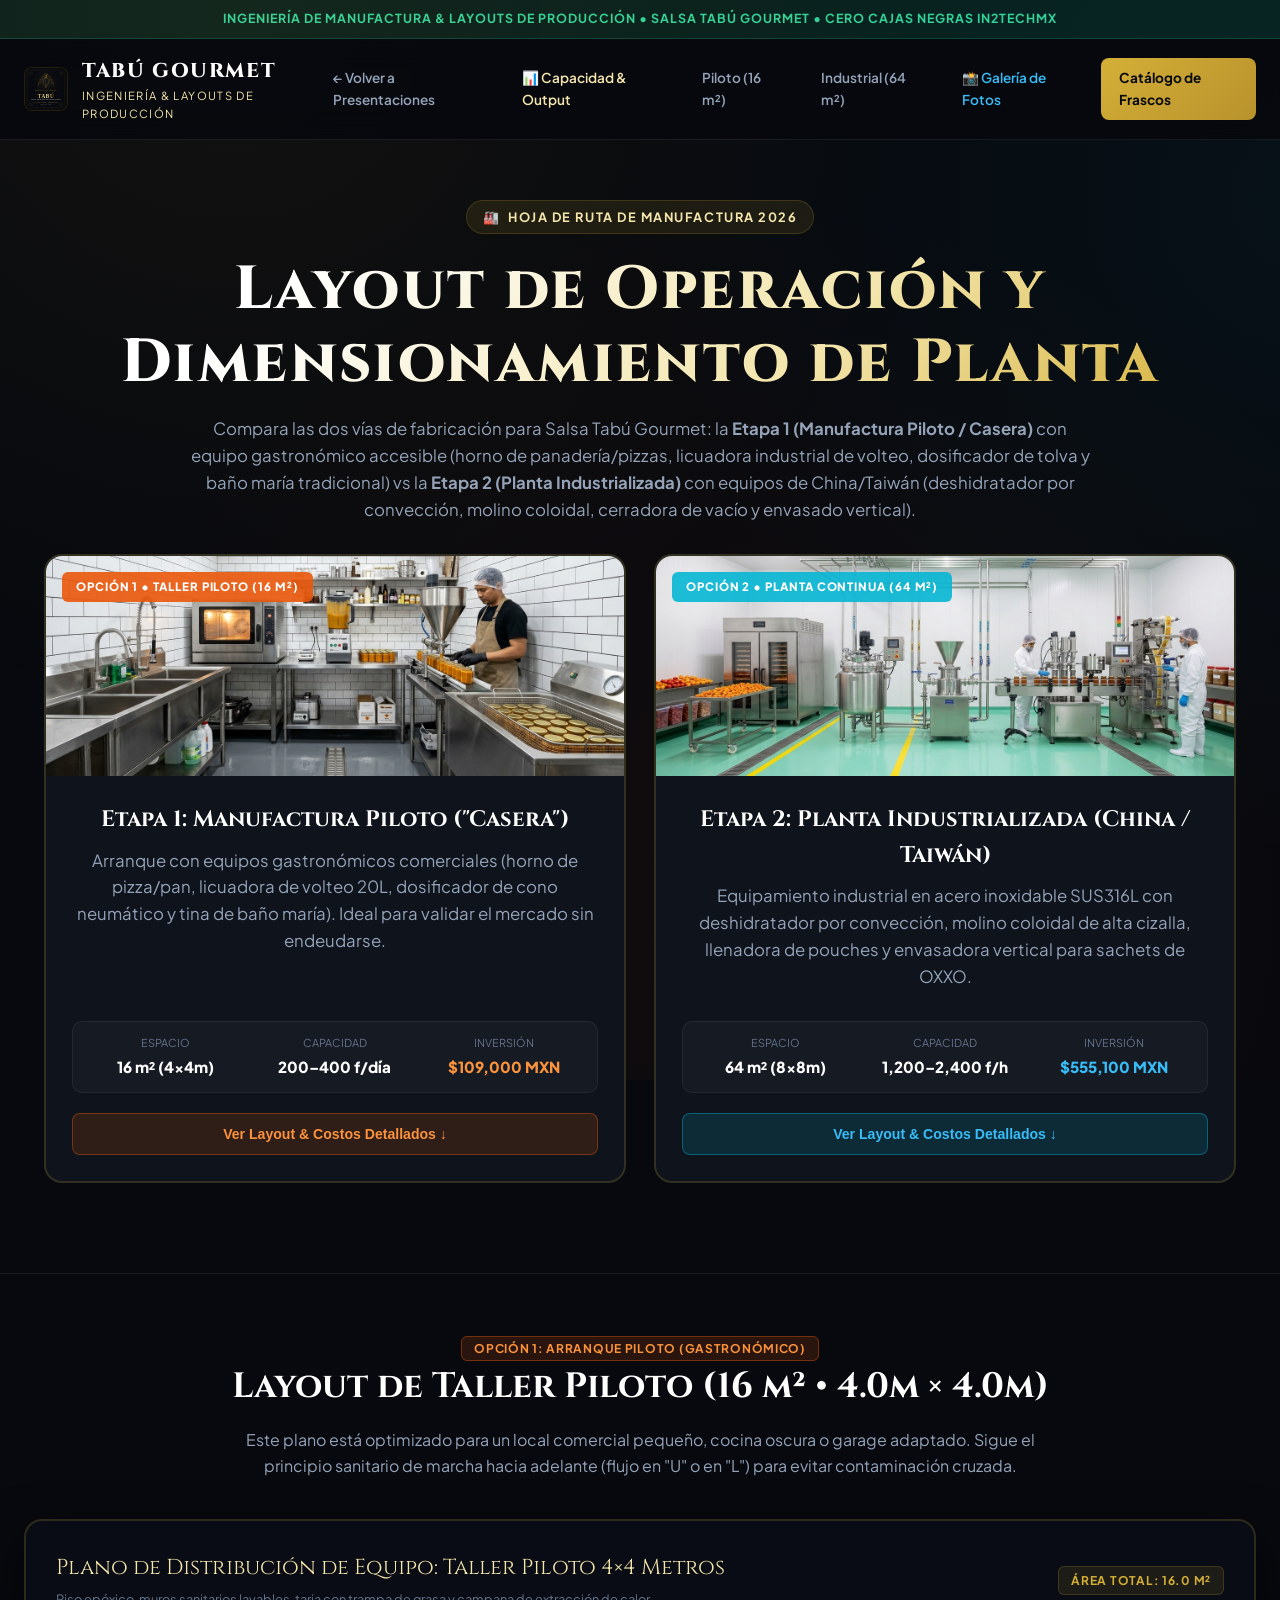
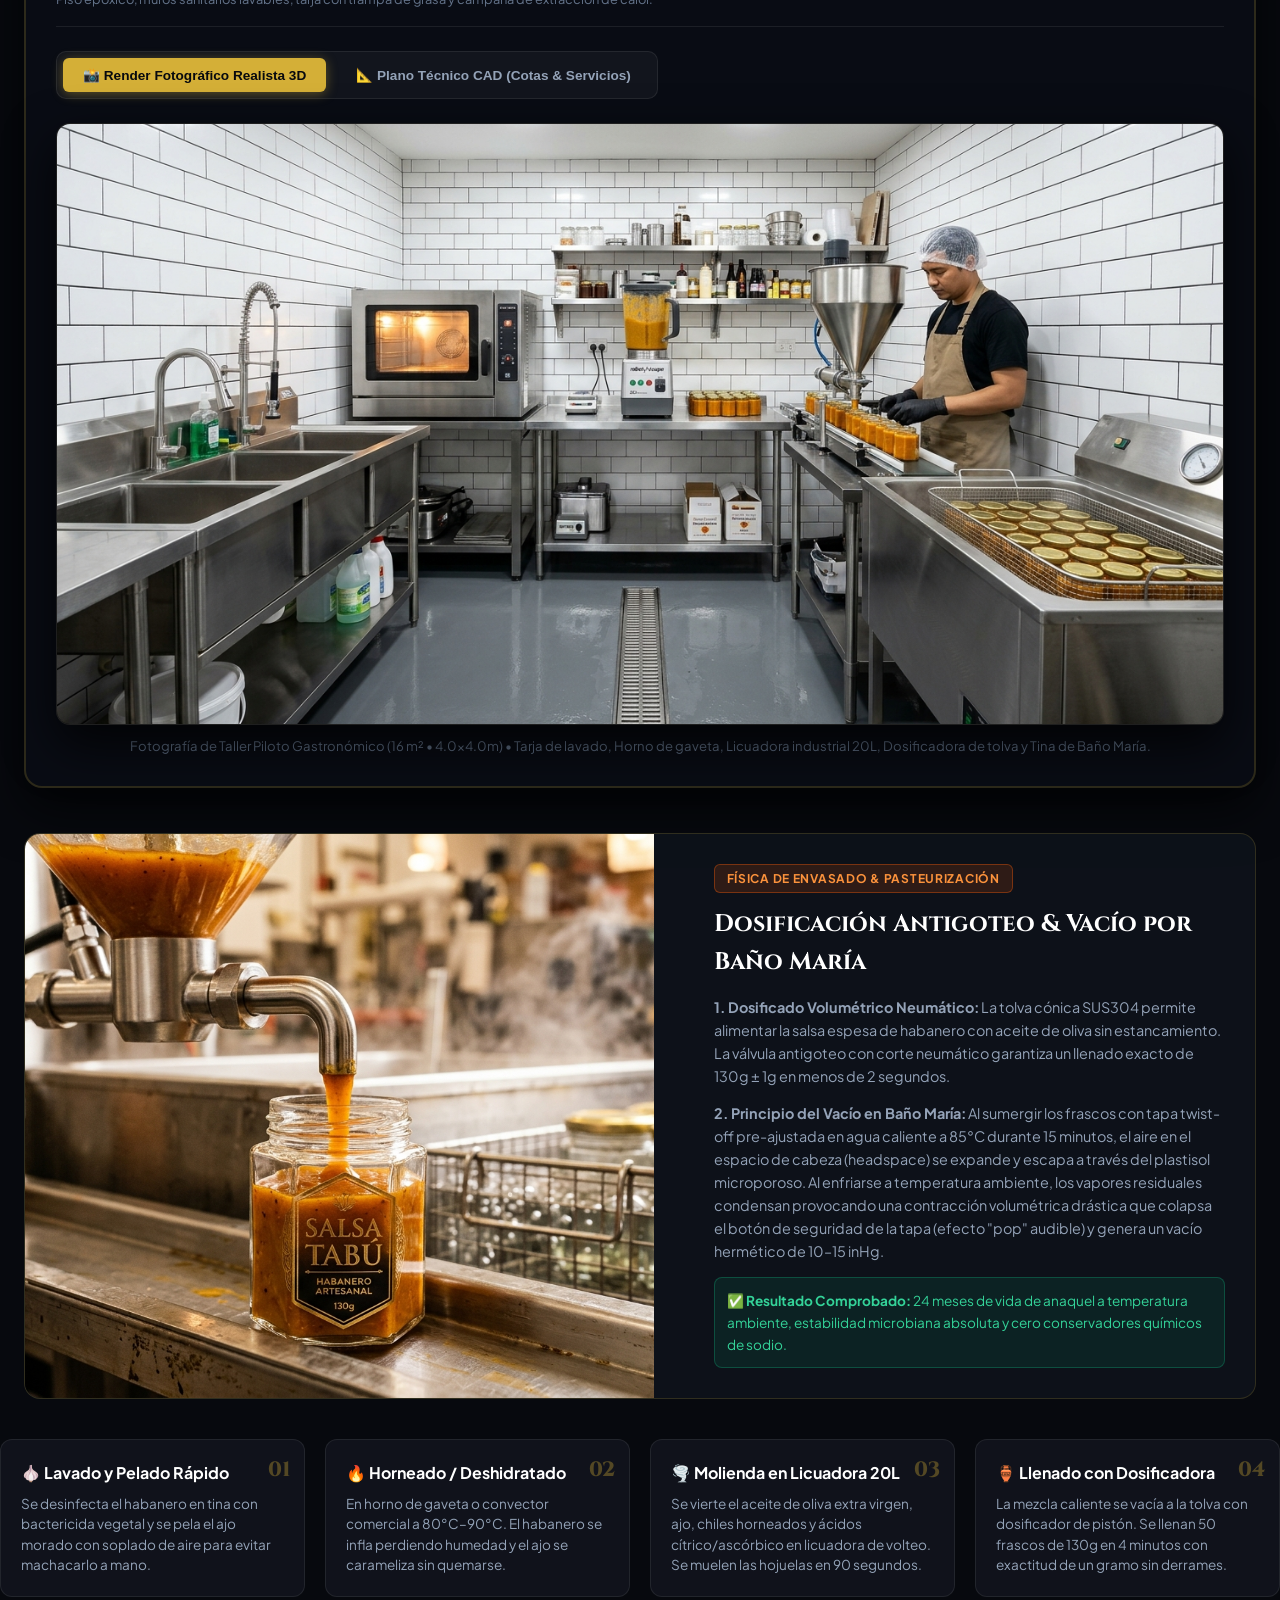
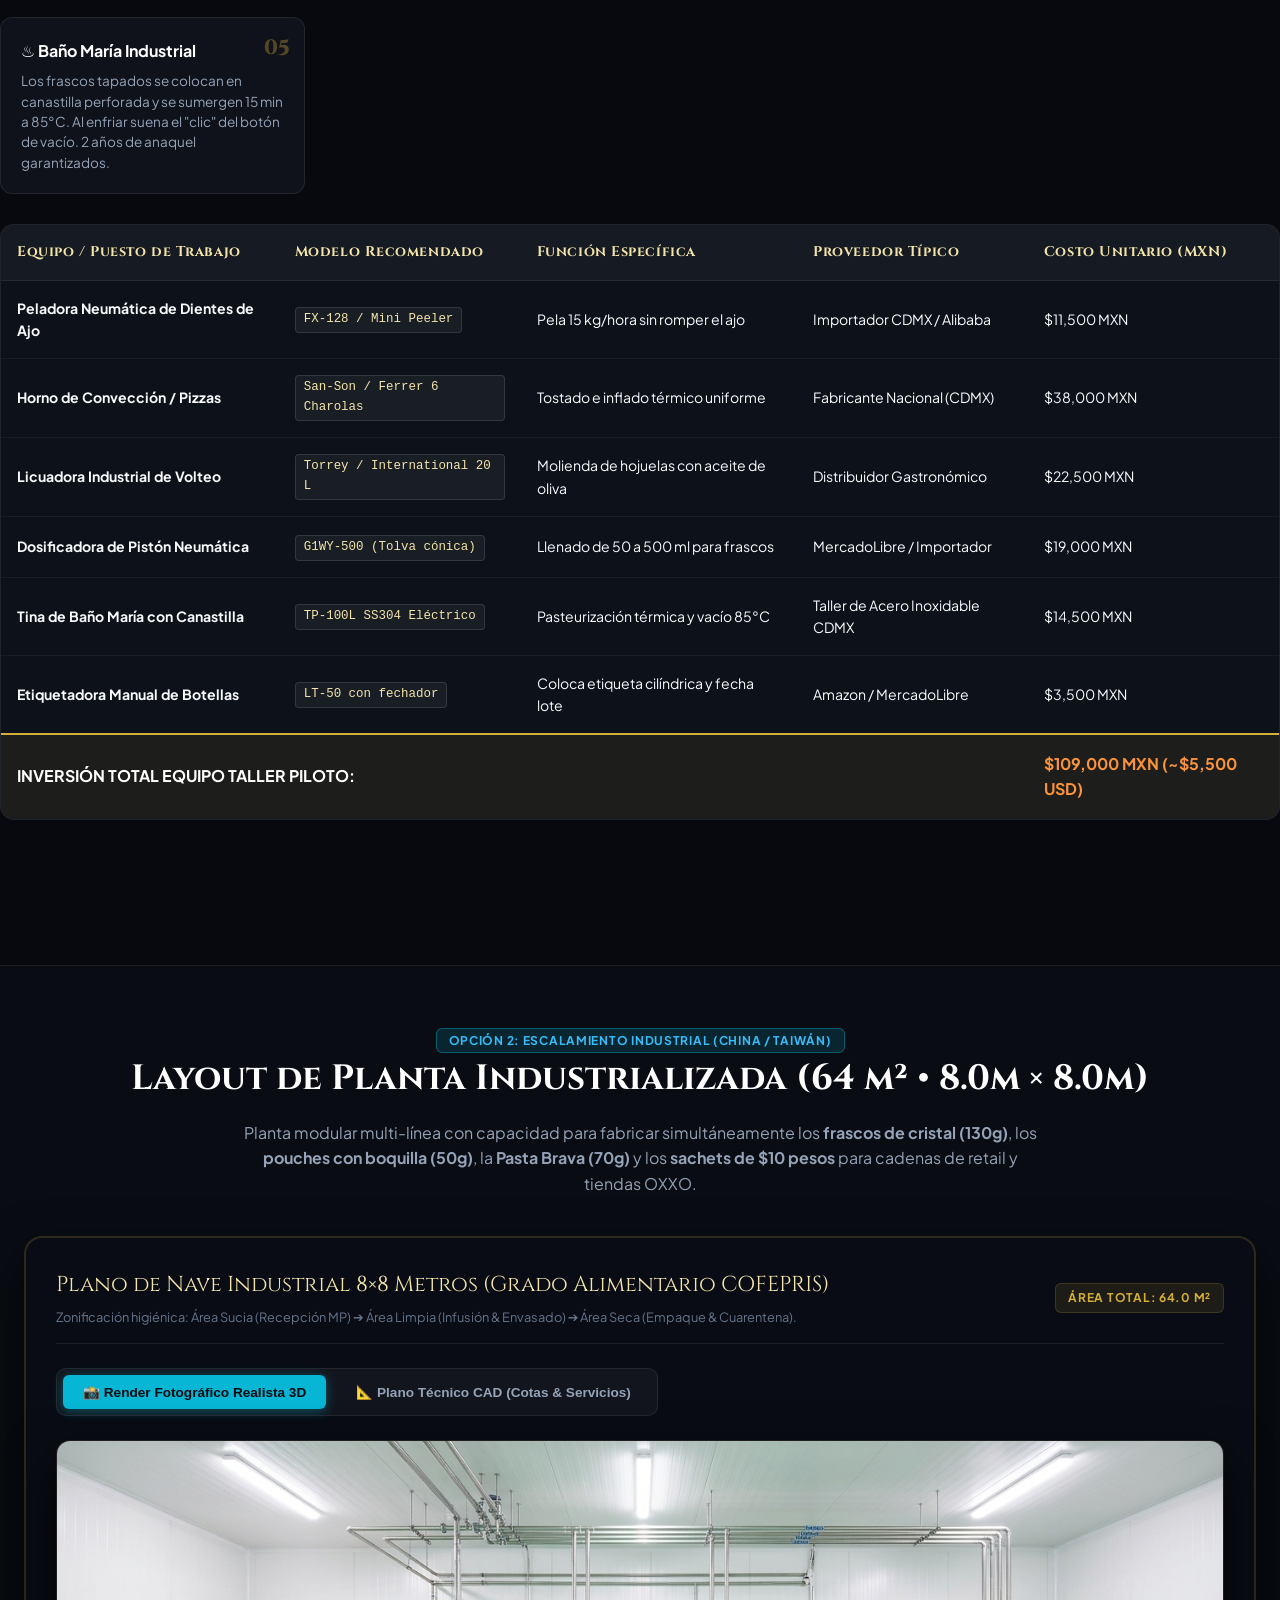
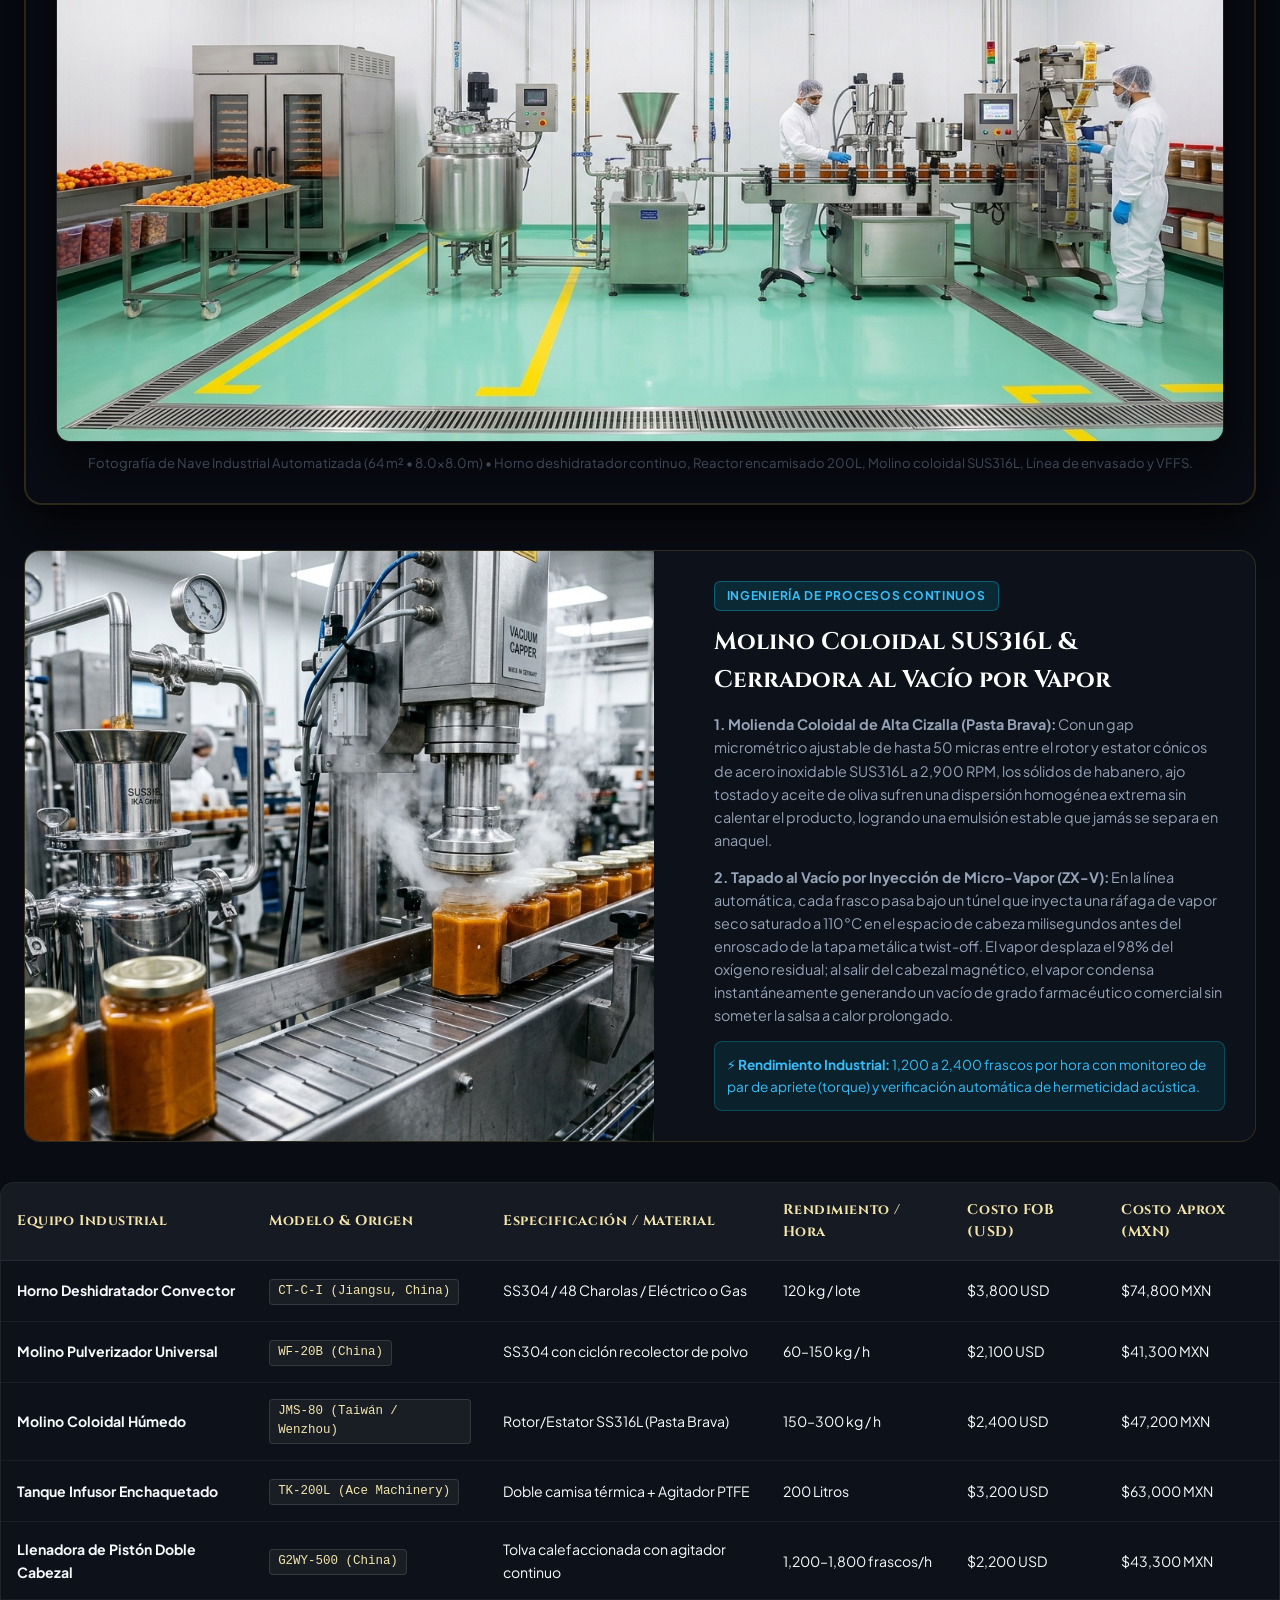
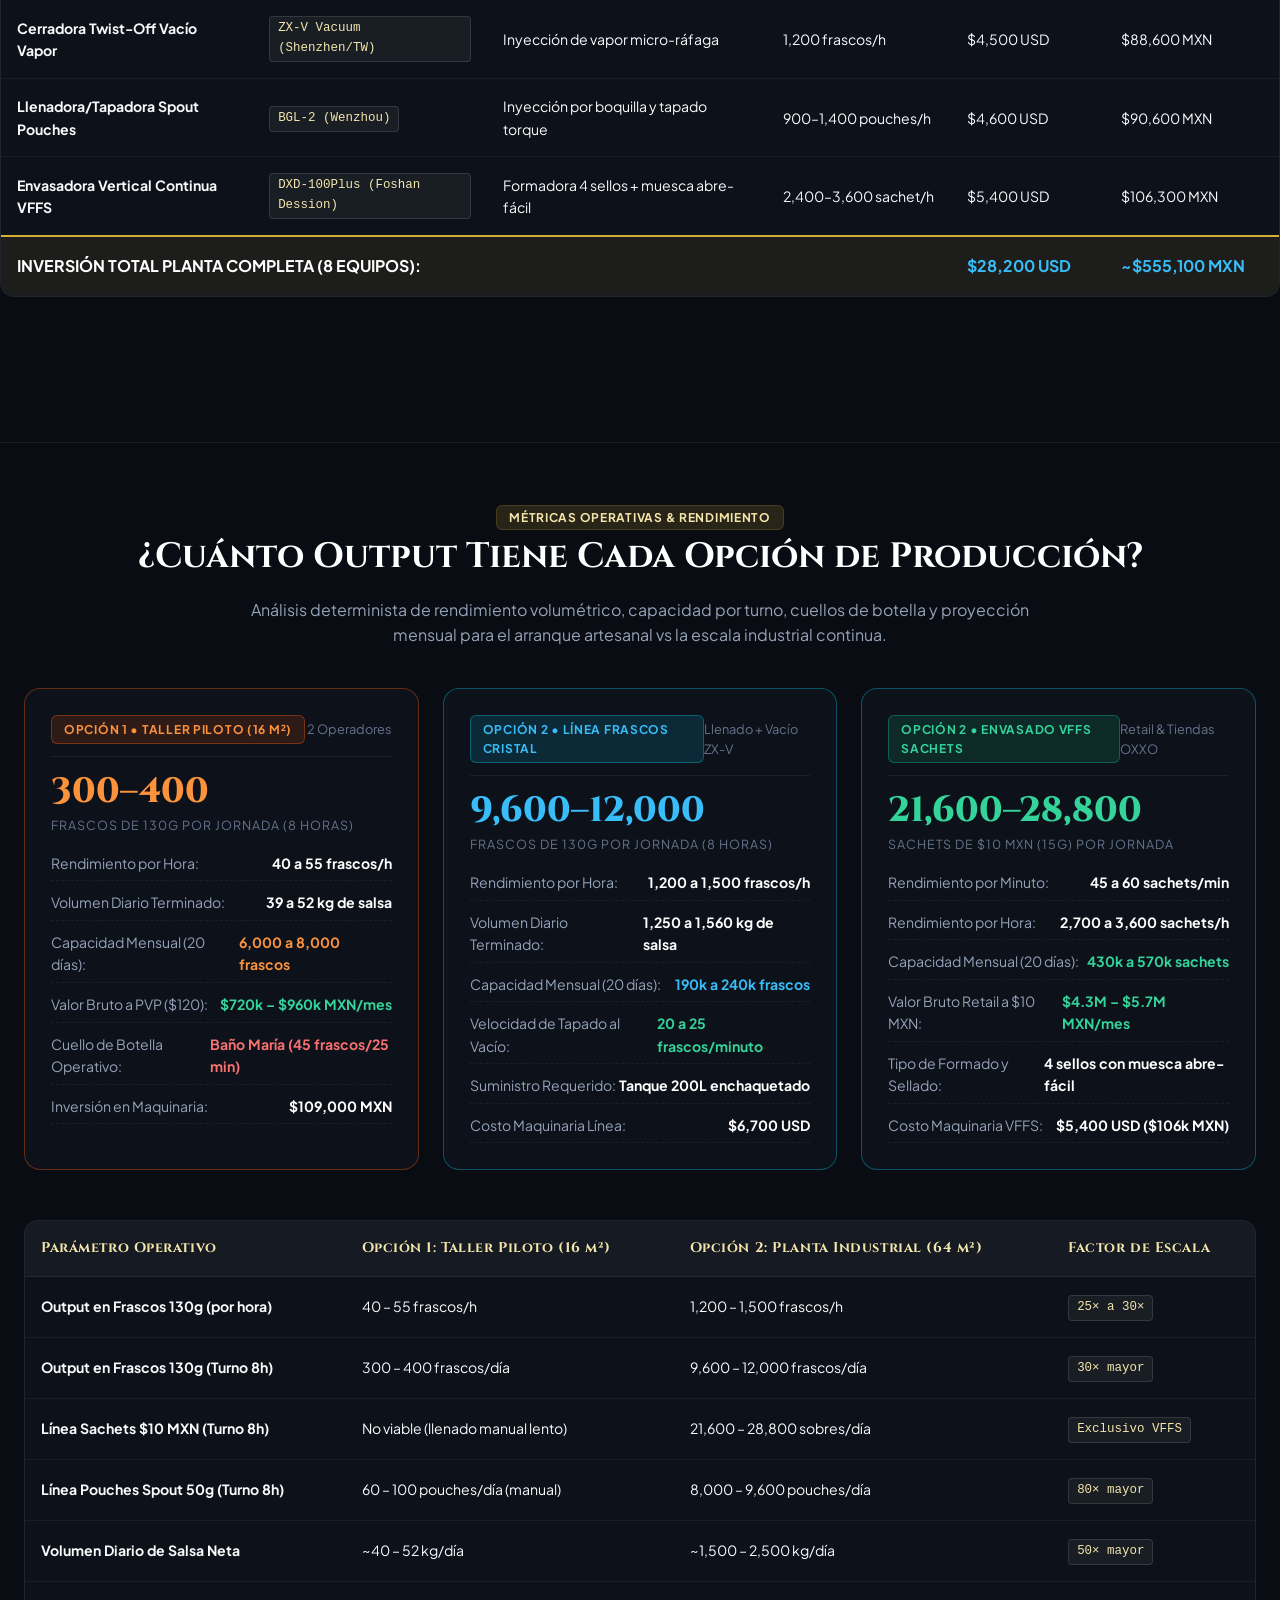
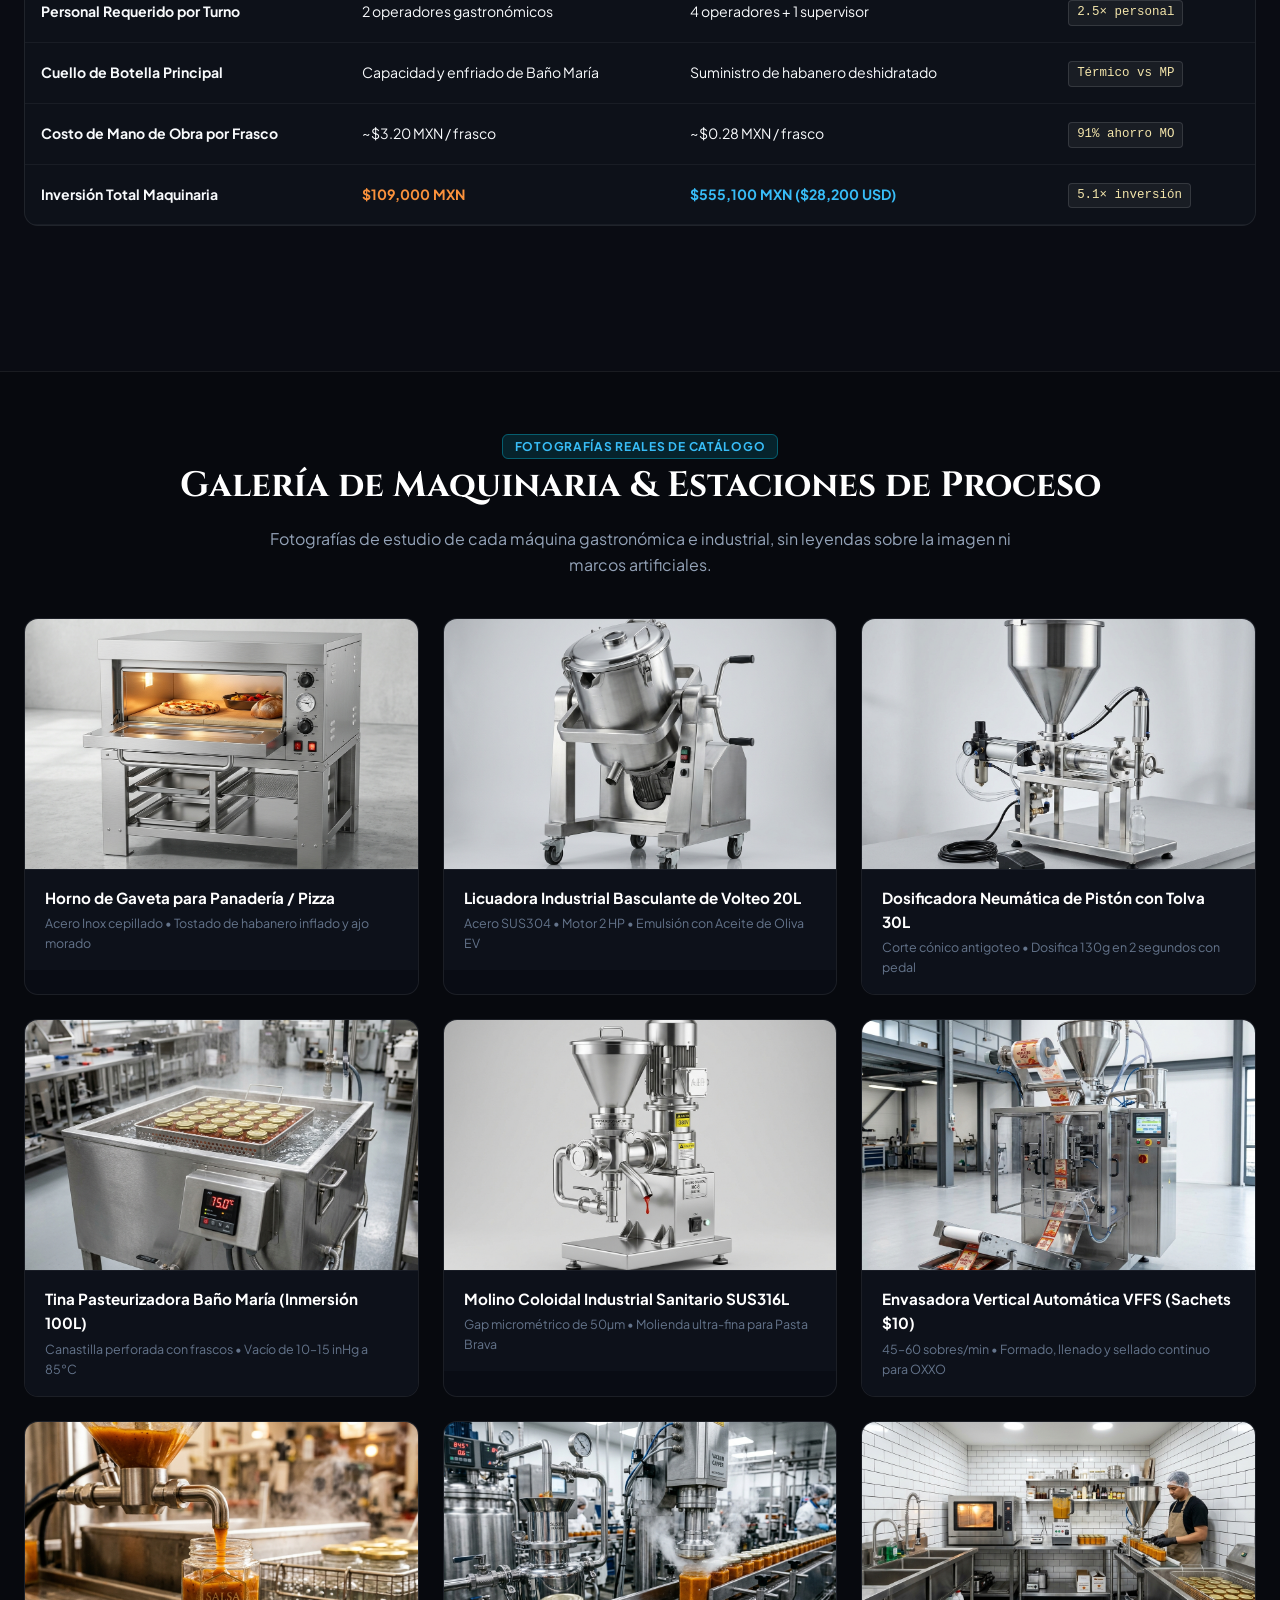
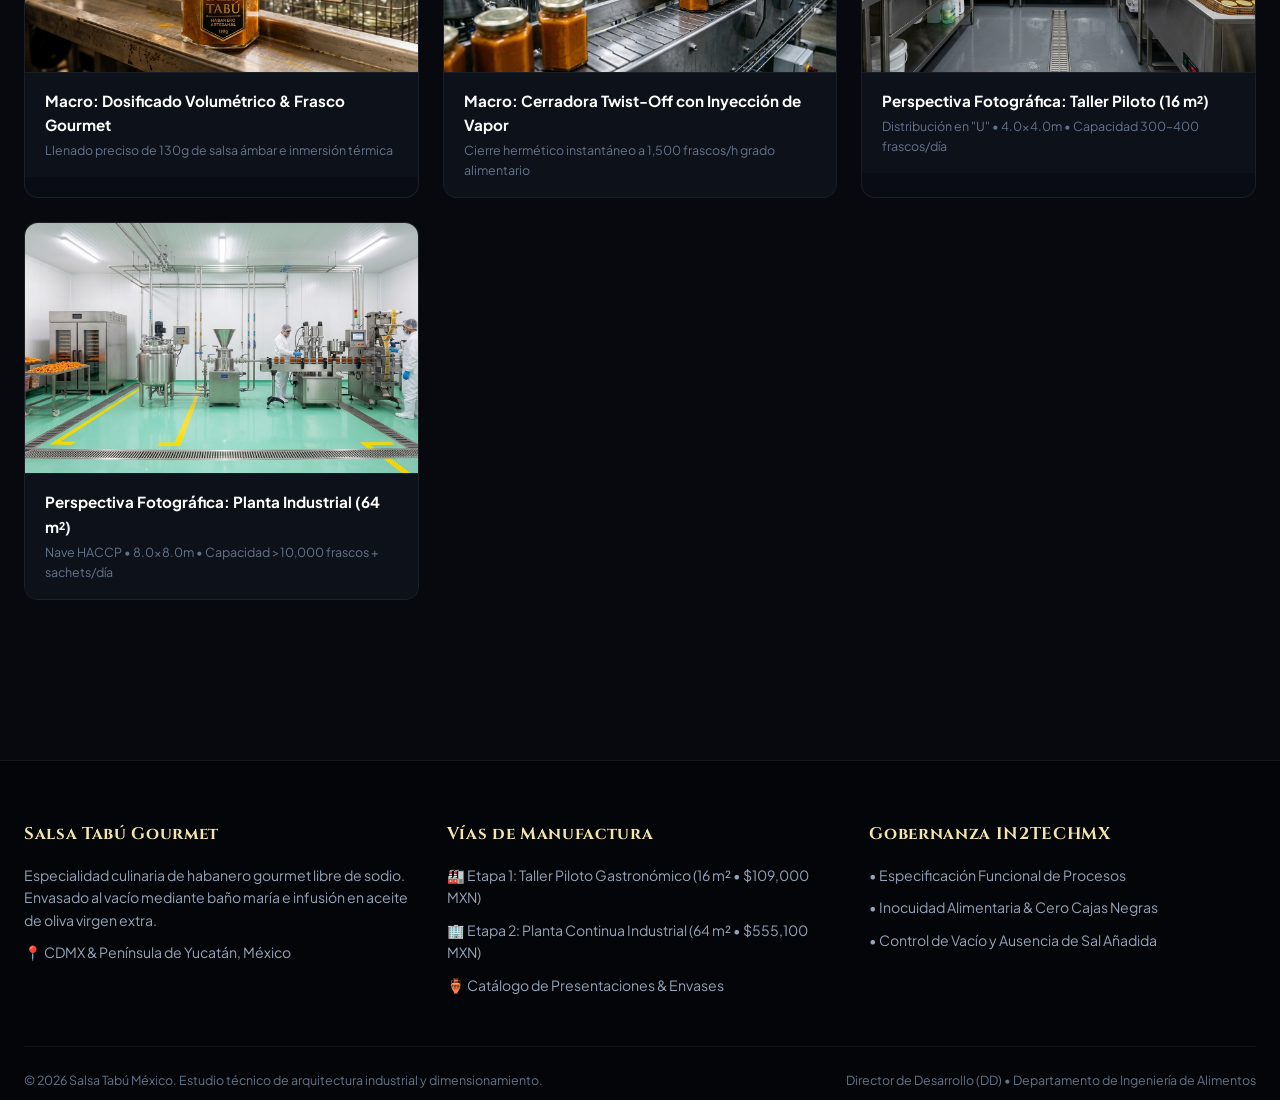
==== commit 72d8605f: "feat(produccion): add clean machinery photo gallery, remove text overlays and add comprehensive outp" ====
--- a/produccion.html
+++ b/produccion.html
@@ -400,6 +400,138 @@
       align-items: center;
     }
 
+    /* Clean Machinery Photo Gallery (Sin leyendas estorbosas ni frames) */
+    .clean-gallery-grid {
+      display: grid;
+      grid-template-columns: repeat(auto-fill, minmax(320px, 1fr));
+      gap: 24px;
+      margin: 30px 0 60px;
+    }
+
+    .clean-gallery-item {
+      background: #090c14;
+      border: 1px solid rgba(255, 255, 255, 0.08);
+      border-radius: 14px;
+      overflow: hidden;
+      display: flex;
+      flex-direction: column;
+      transition: all 0.3s ease;
+    }
+
+    .clean-gallery-item:hover {
+      transform: translateY(-5px);
+      border-color: var(--gold);
+      box-shadow: 0 16px 36px rgba(0, 0, 0, 0.85), 0 0 20px rgba(212, 175, 55, 0.2);
+    }
+
+    .clean-gallery-img-wrap {
+      width: 100%;
+      height: 250px;
+      overflow: hidden;
+      background: #05070a;
+    }
+
+    .clean-gallery-img {
+      width: 100%;
+      height: 100%;
+      object-fit: cover;
+      display: block;
+      transition: transform 0.4s ease;
+    }
+
+    .clean-gallery-item:hover .clean-gallery-img {
+      transform: scale(1.05);
+    }
+
+    .clean-gallery-caption {
+      padding: 16px 20px;
+      display: flex;
+      flex-direction: column;
+      gap: 4px;
+      background: #0d111a;
+      border-top: 1px solid rgba(255, 255, 255, 0.05);
+    }
+
+    .clean-gallery-title {
+      font-weight: 700;
+      font-size: 0.95rem;
+      color: #fff;
+    }
+
+    .clean-gallery-meta {
+      font-size: 0.78rem;
+      color: var(--text-dim);
+    }
+
+    /* Output Capacity Metric Cards */
+    .output-metrics-grid {
+      display: grid;
+      grid-template-columns: repeat(auto-fit, minmax(320px, 1fr));
+      gap: 24px;
+      margin: 30px 0 50px;
+    }
+
+    .output-card {
+      background: rgba(15, 19, 28, 0.92);
+      border: 1px solid var(--border-soft);
+      border-radius: 16px;
+      padding: 26px;
+      display: flex;
+      flex-direction: column;
+      position: relative;
+    }
+
+    .output-card.gold-border {
+      border-color: rgba(234, 88, 12, 0.4);
+    }
+
+    .output-card.cyan-border {
+      border-color: rgba(6, 182, 212, 0.4);
+    }
+
+    .output-header {
+      display: flex;
+      justify-content: space-between;
+      align-items: center;
+      margin-bottom: 16px;
+      padding-bottom: 12px;
+      border-bottom: 1px solid rgba(255, 255, 255, 0.06);
+    }
+
+    .output-value-big {
+      font-family: var(--font-serif);
+      font-size: 2.2rem;
+      font-weight: 800;
+      color: #fff;
+      line-height: 1.1;
+      margin-bottom: 4px;
+    }
+
+    .output-unit {
+      font-size: 0.78rem;
+      color: var(--text-dim);
+      text-transform: uppercase;
+      letter-spacing: 0.08em;
+    }
+
+    .output-detail-list {
+      list-style: none;
+      margin-top: 16px;
+      display: flex;
+      flex-direction: column;
+      gap: 10px;
+      font-size: 0.88rem;
+      color: var(--text-muted);
+    }
+
+    .output-detail-list li {
+      display: flex;
+      justify-content: space-between;
+      border-bottom: 1px dashed rgba(255, 255, 255, 0.06);
+      padding-bottom: 6px;
+    }
+    }
+
     @media (max-width: 920px) {
       .macro-feature-card {
         grid-template-columns: 1fr;
@@ -780,8 +912,10 @@
       </a>
       <div class="nav-links">
         <a href="index.html" class="nav-btn">← Volver a Presentaciones</a>
-        <a href="#etapa-casera" class="nav-btn">Manufactura Piloto (Casera)</a>
-        <a href="#etapa-industrial" class="nav-btn">Planta Industrializada</a>
+        <a href="#seccion-output" class="nav-btn" style="color: var(--gold-light);">📊 Capacidad & Output</a>
+        <a href="#etapa-casera" class="nav-btn">Piloto (16 m²)</a>
+        <a href="#etapa-industrial" class="nav-btn">Industrial (64 m²)</a>
+        <a href="#galeria-maquinaria" class="nav-btn" style="color: #38bdf8;">📸 Galería de Fotos</a>
         <a href="index.html#showcase" class="btn-gold">Catálogo de Frascos</a>
       </div>
     </div>
@@ -890,24 +1024,13 @@
           <button class="view-btn" id="btn-casera-cad" onclick="switchLayoutView('casera', 'cad')">📐 Plano Técnico CAD (Cotas & Servicios)</button>
         </div>
 
-        <!-- Panel 1: Render Fotográfico Realista 3D -->
+        <!-- Panel 1: Render Fotográfico Realista 3D (Limpio, sin leyendas ni frames) -->
         <div class="layout-view-panel active" id="casera-view-photo">
           <div class="realistic-photo-wrap">
-            <img src="assets/images/produccion/layout_taller_piloto_16m2_realista.jpg" alt="Render Fotográfico Realista Taller Piloto 16m²" class="realistic-photo-img">
-            
-            <!-- Floating Hotspots -->
-            <div class="photo-hotspot" style="top: 26%; left: 10%;">🧄 Tarja & Pelado</div>
-            <div class="photo-hotspot" style="top: 22%; left: 34%;">🔥 Horno Pan/Pizza San-Son</div>
-            <div class="photo-hotspot" style="top: 36%; left: 54%;">🌪️ Licuadora Volteo 20L</div>
-            <div class="photo-hotspot" style="top: 48%; left: 78%;">🧴 Dosificadora Neumática</div>
-            <div class="photo-hotspot" style="top: 68%; left: 44%;">♨️ Tina Baño María 100L</div>
-
-            <div class="photo-overlay-caption">
-              <div class="photo-caption-title">Taller Piloto Gastronómico (16 m² • 4.0m × 4.0m)</div>
-              <div class="photo-caption-text">
-                Perspectiva fotorrealista de la nave artesanal con flujo continuo higiénico en "U". Diseñado para operar con 2 técnicos, paredes lavables antibacteriales, piso epóxico con drenaje central de rejilla inoxidable, campana de extracción y estaciones de acero SUS304.
-              </div>
-            </div>
+            <img src="assets/images/produccion/layout_taller_piloto_16m2_realista.jpg" alt="Fotografía Realista Taller Piloto 16m²" class="realistic-photo-img">
+          </div>
+          <div style="margin-top: 10px; font-size: 0.82rem; color: var(--text-dim); text-align: center;">
+            Fotografía de Taller Piloto Gastronómico (16 m² • 4.0×4.0m) • Tarja de lavado, Horno de gaveta, Licuadora industrial 20L, Dosificadora de tolva y Tina de Baño María.
           </div>
         </div>
 
@@ -1155,24 +1278,13 @@
           <button class="view-btn view-btn-industrial" id="btn-industrial-cad" onclick="switchLayoutView('industrial', 'cad')">📐 Plano Técnico CAD (Cotas & Servicios)</button>
         </div>
 
-        <!-- Panel 1: Render Fotográfico Realista 3D Industrial -->
+        <!-- Panel 1: Render Fotográfico Realista 3D Industrial (Limpio, sin leyendas ni frames) -->
         <div class="layout-view-panel active" id="industrial-view-photo">
           <div class="realistic-photo-wrap">
-            <img src="assets/images/produccion/layout_planta_industrial_64m2_realista.jpg" alt="Render Fotográfico Realista Planta Industrial 64m²" class="realistic-photo-img">
-            
-            <!-- Floating Hotspots -->
-            <div class="photo-hotspot cyan" style="top: 24%; left: 16%;">♨️ Horno Convector CT-C</div>
-            <div class="photo-hotspot cyan" style="top: 38%; left: 36%;">🍲 Reactor Tanque 200L</div>
-            <div class="photo-hotspot cyan" style="top: 54%; left: 24%;">⚙️ Molino Coloidal SUS316L</div>
-            <div class="photo-hotspot cyan" style="top: 40%; left: 68%;">🍾 Línea Llenado & Tapado ZX-V</div>
-            <div class="photo-hotspot cyan" style="top: 65%; left: 82%;">🛍️ Envasadora VFFS Sachets $10</div>
-
-            <div class="photo-overlay-caption">
-              <div class="photo-caption-title" style="color: #38bdf8;">Planta Industrial Automatizada (64 m² • 8.0m × 8.0m)</div>
-              <div class="photo-caption-text">
-                Perspectiva fotorrealista de planta bajo normatividad HACCP/COFEPRIS con piso epóxico verde menta antibacterial, paneles sanitarios aislantes, tuberías clamp en acero SUS316L, paralelismo de 3 líneas de envasado y control PLC centralizado.
-              </div>
-            </div>
+            <img src="assets/images/produccion/layout_planta_industrial_64m2_realista.jpg" alt="Fotografía Realista Planta Industrial 64m²" class="realistic-photo-img">
+          </div>
+          <div style="margin-top: 10px; font-size: 0.82rem; color: var(--text-dim); text-align: center;">
+            Fotografía de Nave Industrial Automatizada (64 m² • 8.0×8.0m) • Horno deshidratador continuo, Reactor encamisado 200L, Molino coloidal SUS316L, Línea de envasado y VFFS.
           </div>
         </div>
 
@@ -1381,6 +1493,339 @@
     </div>
   </section>
 
+  <!-- Section 3: Output & Capacidad de Producción Comparativa -->
+  <section class="plan-section" id="seccion-output" style="background: rgba(15, 19, 28, 0.4);">
+    <div class="container">
+      <div class="section-header">
+        <span class="dim-tag" style="background: rgba(212, 175, 55, 0.15); color: var(--gold-light); border-color: var(--border-soft);">
+          Métricas Operativas & Rendimiento
+        </span>
+        <h2 class="section-title">¿Cuánto Output Tiene Cada Opción de Producción?</h2>
+        <p class="section-desc">
+          Análisis determinista de rendimiento volumétrico, capacidad por turno, cuellos de botella y proyección mensual para el arranque artesanal vs la escala industrial continua.
+        </p>
+      </div>
+
+      <!-- Output Metric Cards -->
+      <div class="output-metrics-grid">
+        <!-- Card 1: Piloto Casero -->
+        <div class="output-card gold-border">
+          <div class="output-header">
+            <span class="dim-tag" style="background: rgba(234, 88, 12, 0.15); color: #fb923c; border-color: rgba(234, 88, 12, 0.4);">
+              Opción 1 • Taller Piloto (16 m²)
+            </span>
+            <span style="font-size: 0.8rem; color: var(--text-dim);">2 Operadores</span>
+          </div>
+          <div class="output-value-big" style="color: #fb923c;">300–400</div>
+          <div class="output-unit">Frascos de 130g por jornada (8 horas)</div>
+          
+          <ul class="output-detail-list">
+            <li>
+              <span>Rendimiento por Hora:</span>
+              <strong style="color: #fff;">40 a 55 frascos/h</strong>
+            </li>
+            <li>
+              <span>Volumen Diario Terminado:</span>
+              <strong style="color: #fff;">39 a 52 kg de salsa</strong>
+            </li>
+            <li>
+              <span>Capacidad Mensual (20 días):</span>
+              <strong style="color: #fb923c;">6,000 a 8,000 frascos</strong>
+            </li>
+            <li>
+              <span>Valor Bruto a PVP ($120):</span>
+              <strong style="color: #34d399;">$720k – $960k MXN/mes</strong>
+            </li>
+            <li>
+              <span>Cuello de Botella Operativo:</span>
+              <strong style="color: #f87171;">Baño María (45 frascos/25 min)</strong>
+            </li>
+            <li>
+              <span>Inversión en Maquinaria:</span>
+              <strong style="color: #fff;">$109,000 MXN</strong>
+            </li>
+          </ul>
+        </div>
+
+        <!-- Card 2: Industrial Frascos -->
+        <div class="output-card cyan-border">
+          <div class="output-header">
+            <span class="dim-tag" style="background: rgba(6, 182, 212, 0.15); color: #38bdf8; border-color: rgba(6, 182, 212, 0.4);">
+              Opción 2 • Línea Frascos Cristal
+            </span>
+            <span style="font-size: 0.8rem; color: var(--text-dim);">Llenado + Vacío ZX-V</span>
+          </div>
+          <div class="output-value-big" style="color: #38bdf8;">9,600–12,000</div>
+          <div class="output-unit">Frascos de 130g por jornada (8 horas)</div>
+          
+          <ul class="output-detail-list">
+            <li>
+              <span>Rendimiento por Hora:</span>
+              <strong style="color: #fff;">1,200 a 1,500 frascos/h</strong>
+            </li>
+            <li>
+              <span>Volumen Diario Terminado:</span>
+              <strong style="color: #fff;">1,250 a 1,560 kg de salsa</strong>
+            </li>
+            <li>
+              <span>Capacidad Mensual (20 días):</span>
+              <strong style="color: #38bdf8;">190k a 240k frascos</strong>
+            </li>
+            <li>
+              <span>Velocidad de Tapado al Vacío:</span>
+              <strong style="color: #34d399;">20 a 25 frascos/minuto</strong>
+            </li>
+            <li>
+              <span>Suministro Requerido:</span>
+              <strong style="color: #fff;">Tanque 200L enchaquetado</strong>
+            </li>
+            <li>
+              <span>Costo Maquinaria Línea:</span>
+              <strong style="color: #fff;">$6,700 USD</strong>
+            </li>
+          </ul>
+        </div>
+
+        <!-- Card 3: Industrial Sachets Retail OXXO -->
+        <div class="output-card cyan-border">
+          <div class="output-header">
+            <span class="dim-tag" style="background: rgba(16, 185, 129, 0.15); color: #34d399; border-color: rgba(16, 185, 129, 0.4);">
+              Opción 2 • Envasado VFFS Sachets
+            </span>
+            <span style="font-size: 0.8rem; color: var(--text-dim);">Retail & Tiendas OXXO</span>
+          </div>
+          <div class="output-value-big" style="color: #34d399;">21,600–28,800</div>
+          <div class="output-unit">Sachets de $10 MXN (15g) por jornada</div>
+          
+          <ul class="output-detail-list">
+            <li>
+              <span>Rendimiento por Minuto:</span>
+              <strong style="color: #fff;">45 a 60 sachets/min</strong>
+            </li>
+            <li>
+              <span>Rendimiento por Hora:</span>
+              <strong style="color: #fff;">2,700 a 3,600 sachets/h</strong>
+            </li>
+            <li>
+              <span>Capacidad Mensual (20 días):</span>
+              <strong style="color: #34d399;">430k a 570k sachets</strong>
+            </li>
+            <li>
+              <span>Valor Bruto Retail a $10 MXN:</span>
+              <strong style="color: #34d399;">$4.3M – $5.7M MXN/mes</strong>
+            </li>
+            <li>
+              <span>Tipo de Formado y Sellado:</span>
+              <strong style="color: #fff;">4 sellos con muesca abre-fácil</strong>
+            </li>
+            <li>
+              <span>Costo Maquinaria VFFS:</span>
+              <strong style="color: #fff;">$5,400 USD ($106k MXN)</strong>
+            </li>
+          </ul>
+        </div>
+      </div>
+
+      <!-- Comparative Output Table -->
+      <div class="table-wrap">
+        <table>
+          <thead>
+            <tr>
+              <th>Parámetro Operativo</th>
+              <th>Opción 1: Taller Piloto (16 m²)</th>
+              <th>Opción 2: Planta Industrial (64 m²)</th>
+              <th>Factor de Escala</th>
+            </tr>
+          </thead>
+          <tbody>
+            <tr>
+              <td><strong>Output en Frascos 130g (por hora)</strong></td>
+              <td>40 – 55 frascos/h</td>
+              <td>1,200 – 1,500 frascos/h</td>
+              <td><span class="tag-model">25× a 30×</span></td>
+            </tr>
+            <tr>
+              <td><strong>Output en Frascos 130g (Turno 8h)</strong></td>
+              <td>300 – 400 frascos/día</td>
+              <td>9,600 – 12,000 frascos/día</td>
+              <td><span class="tag-model">30× mayor</span></td>
+            </tr>
+            <tr>
+              <td><strong>Línea Sachets $10 MXN (Turno 8h)</strong></td>
+              <td>No viable (llenado manual lento)</td>
+              <td>21,600 – 28,800 sobres/día</td>
+              <td><span class="tag-model">Exclusivo VFFS</span></td>
+            </tr>
+            <tr>
+              <td><strong>Línea Pouches Spout 50g (Turno 8h)</strong></td>
+              <td>60 – 100 pouches/día (manual)</td>
+              <td>8,000 – 9,600 pouches/día</td>
+              <td><span class="tag-model">80× mayor</span></td>
+            </tr>
+            <tr>
+              <td><strong>Volumen Diario de Salsa Neta</strong></td>
+              <td>~40 – 52 kg/día</td>
+              <td>~1,500 – 2,500 kg/día</td>
+              <td><span class="tag-model">50× mayor</span></td>
+            </tr>
+            <tr>
+              <td><strong>Personal Requerido por Turno</strong></td>
+              <td>2 operadores gastronómicos</td>
+              <td>4 operadores + 1 supervisor</td>
+              <td><span class="tag-model">2.5× personal</span></td>
+            </tr>
+            <tr>
+              <td><strong>Cuello de Botella Principal</strong></td>
+              <td>Capacidad y enfriado de Baño María</td>
+              <td>Suministro de habanero deshidratado</td>
+              <td><span class="tag-model">Térmico vs MP</span></td>
+            </tr>
+            <tr>
+              <td><strong>Costo de Mano de Obra por Frasco</strong></td>
+              <td>~$3.20 MXN / frasco</td>
+              <td>~$0.28 MXN / frasco</td>
+              <td><span class="tag-model">91% ahorro MO</span></td>
+            </tr>
+            <tr>
+              <td><strong>Inversión Total Maquinaria</strong></td>
+              <td style="color: #fb923c;"><strong>$109,000 MXN</strong></td>
+              <td style="color: #38bdf8;"><strong>$555,100 MXN ($28,200 USD)</strong></td>
+              <td><span class="tag-model">5.1× inversión</span></td>
+            </tr>
+          </tbody>
+        </table>
+      </div>
+    </div>
+  </section>
+
+  <!-- Section 4: Galería de Maquinaria & Equipos (Fotografías Reales Limpias) -->
+  <section class="plan-section" id="galeria-maquinaria">
+    <div class="container">
+      <div class="section-header">
+        <span class="dim-tag" style="background: rgba(6, 182, 212, 0.15); color: #38bdf8; border-color: rgba(6, 182, 212, 0.4);">
+          Fotografías Reales de Catálogo
+        </span>
+        <h2 class="section-title">Galería de Maquinaria & Estaciones de Proceso</h2>
+        <p class="section-desc">
+          Fotografías de estudio de cada máquina gastronómica e industrial, sin leyendas sobre la imagen ni marcos artificiales.
+        </p>
+      </div>
+
+      <!-- Clean Photo Grid -->
+      <div class="clean-gallery-grid">
+        <!-- Photo 1: Horno Pizza Inox -->
+        <div class="clean-gallery-item">
+          <div class="clean-gallery-img-wrap">
+            <img src="assets/images/produccion/foto_horno_pan_pizza_inox.jpg" alt="Horno de Gaveta Industrial Acero Inox" class="clean-gallery-img">
+          </div>
+          <div class="clean-gallery-caption">
+            <div class="clean-gallery-title">Horno de Gaveta para Panadería / Pizza</div>
+            <div class="clean-gallery-meta">Acero Inox cepillado • Tostado de habanero inflado y ajo morado</div>
+          </div>
+        </div>
+
+        <!-- Photo 2: Licuadora Industrial Volteo 20L -->
+        <div class="clean-gallery-item">
+          <div class="clean-gallery-img-wrap">
+            <img src="assets/images/produccion/foto_licuadora_industrial_volteo_20l.jpg" alt="Licuadora Industrial de Volteo 20L" class="clean-gallery-img">
+          </div>
+          <div class="clean-gallery-caption">
+            <div class="clean-gallery-title">Licuadora Industrial Basculante de Volteo 20L</div>
+            <div class="clean-gallery-meta">Acero SUS304 • Motor 2 HP • Emulsión con Aceite de Oliva EV</div>
+          </div>
+        </div>
+
+        <!-- Photo 3: Dosificadora Neumatica Tolva -->
+        <div class="clean-gallery-item">
+          <div class="clean-gallery-img-wrap">
+            <img src="assets/images/produccion/foto_dosificadora_neumatica_tolva.jpg" alt="Dosificadora Neumática de Tolva Cónica" class="clean-gallery-img">
+          </div>
+          <div class="clean-gallery-caption">
+            <div class="clean-gallery-title">Dosificadora Neumática de Pistón con Tolva 30L</div>
+            <div class="clean-gallery-meta">Corte cónico antigoteo • Dosifica 130g en 2 segundos con pedal</div>
+          </div>
+        </div>
+
+        <!-- Photo 4: Tina Baño María -->
+        <div class="clean-gallery-item">
+          <div class="clean-gallery-img-wrap">
+            <img src="assets/images/produccion/foto_tina_bano_maria_frascos.jpg" alt="Tina Pasteurizadora Baño María con Frascos" class="clean-gallery-img">
+          </div>
+          <div class="clean-gallery-caption">
+            <div class="clean-gallery-title">Tina Pasteurizadora Baño María (Inmersión 100L)</div>
+            <div class="clean-gallery-meta">Canastilla perforada con frascos • Vacío de 10–15 inHg a 85°C</div>
+          </div>
+        </div>
+
+        <!-- Photo 5: Molino Coloidal SUS316L -->
+        <div class="clean-gallery-item">
+          <div class="clean-gallery-img-wrap">
+            <img src="assets/images/produccion/foto_molino_coloidal_industrial_sus316.jpg" alt="Molino Coloidal Sanitario SUS316L" class="clean-gallery-img">
+          </div>
+          <div class="clean-gallery-caption">
+            <div class="clean-gallery-title">Molino Coloidal Industrial Sanitario SUS316L</div>
+            <div class="clean-gallery-meta">Gap micrométrico de 50µm • Molienda ultra-fina para Pasta Brava</div>
+          </div>
+        </div>
+
+        <!-- Photo 6: Envasadora Vertical VFFS -->
+        <div class="clean-gallery-item">
+          <div class="clean-gallery-img-wrap">
+            <img src="assets/images/produccion/foto_envasadora_vffs_sachets_salsa.jpg" alt="Envasadora Vertical VFFS para Sachets" class="clean-gallery-img">
+          </div>
+          <div class="clean-gallery-caption">
+            <div class="clean-gallery-title">Envasadora Vertical Automática VFFS (Sachets $10)</div>
+            <div class="clean-gallery-meta">45–60 sobres/min • Formado, llenado y sellado continuo para OXXO</div>
+          </div>
+        </div>
+
+        <!-- Photo 7: Macro Dosificado & Baño María -->
+        <div class="clean-gallery-item">
+          <div class="clean-gallery-img-wrap">
+            <img src="assets/images/produccion/dosificado_y_bano_maria_piloto_macro.jpg" alt="Detalle Macro de Dosificado y Baño María" class="clean-gallery-img">
+          </div>
+          <div class="clean-gallery-caption">
+            <div class="clean-gallery-title">Macro: Dosificado Volumétrico & Frasco Gourmet</div>
+            <div class="clean-gallery-meta">Llenado preciso de 130g de salsa ámbar e inmersión térmica</div>
+          </div>
+        </div>
+
+        <!-- Photo 8: Maquinaria Pesada Cerradora al Vacío -->
+        <div class="clean-gallery-item">
+          <div class="clean-gallery-img-wrap">
+            <img src="assets/images/produccion/maquinaria_pesada_industrial_closeup.jpg" alt="Detalle Maquinaria Pesada Cierre al Vacío" class="clean-gallery-img">
+          </div>
+          <div class="clean-gallery-caption">
+            <div class="clean-gallery-title">Macro: Cerradora Twist-Off con Inyección de Vapor</div>
+            <div class="clean-gallery-meta">Cierre hermético instantáneo a 1,500 frascos/h grado alimentario</div>
+          </div>
+        </div>
+
+        <!-- Photo 9: Perspectiva Taller Piloto 16 m² -->
+        <div class="clean-gallery-item">
+          <div class="clean-gallery-img-wrap">
+            <img src="assets/images/produccion/layout_taller_piloto_16m2_realista.jpg" alt="Perspectiva Taller Piloto 16 m²" class="clean-gallery-img">
+          </div>
+          <div class="clean-gallery-caption">
+            <div class="clean-gallery-title">Perspectiva Fotográfica: Taller Piloto (16 m²)</div>
+            <div class="clean-gallery-meta">Distribución en "U" • 4.0×4.0m • Capacidad 300–400 frascos/día</div>
+          </div>
+        </div>
+
+        <!-- Photo 10: Perspectiva Planta Industrial 64 m² -->
+        <div class="clean-gallery-item">
+          <div class="clean-gallery-img-wrap">
+            <img src="assets/images/produccion/layout_planta_industrial_64m2_realista.jpg" alt="Perspectiva Planta Industrial 64 m²" class="clean-gallery-img">
+          </div>
+          <div class="clean-gallery-caption">
+            <div class="clean-gallery-title">Perspectiva Fotográfica: Planta Industrial (64 m²)</div>
+            <div class="clean-gallery-meta">Nave HACCP • 8.0×8.0m • Capacidad >10,000 frascos + sachets/día</div>
+          </div>
+        </div>
+      </div>
+    </div>
+  </section>
+
   <!-- Footer -->
   <footer>
     <div class="container">
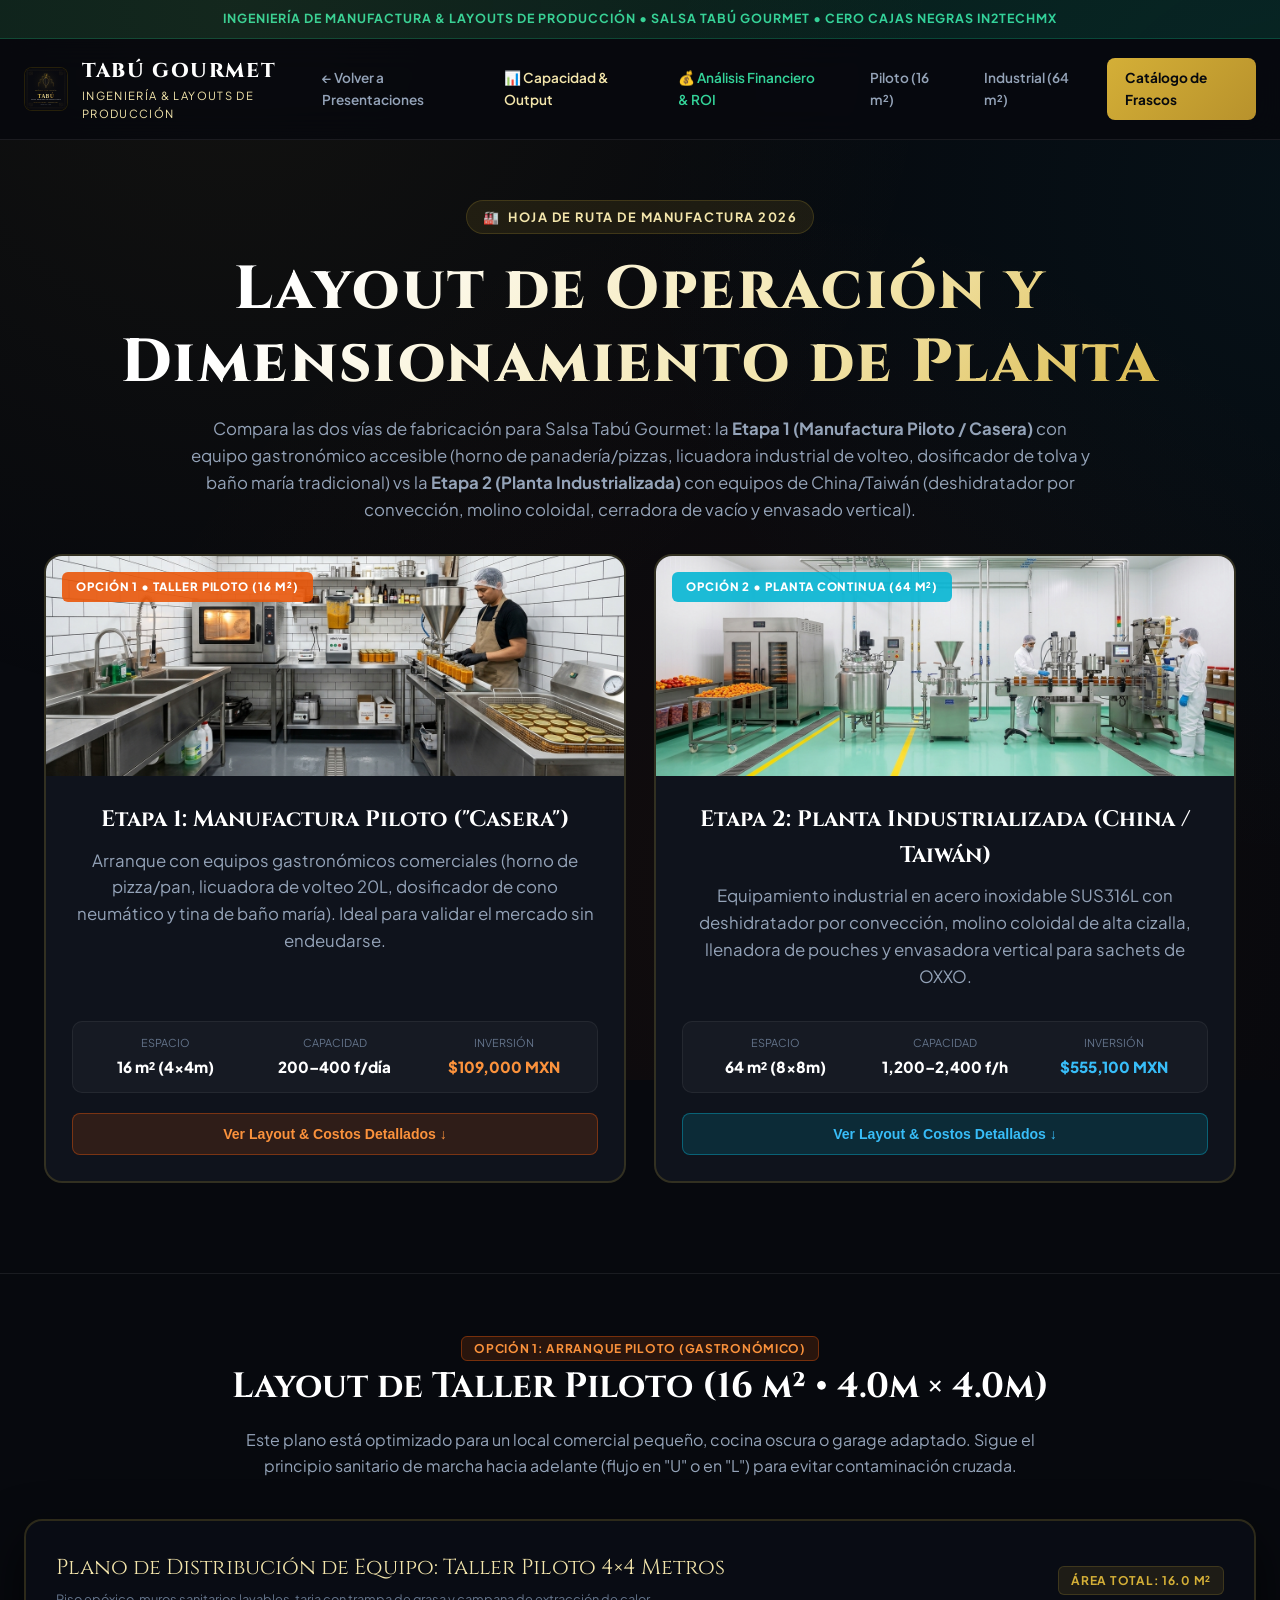
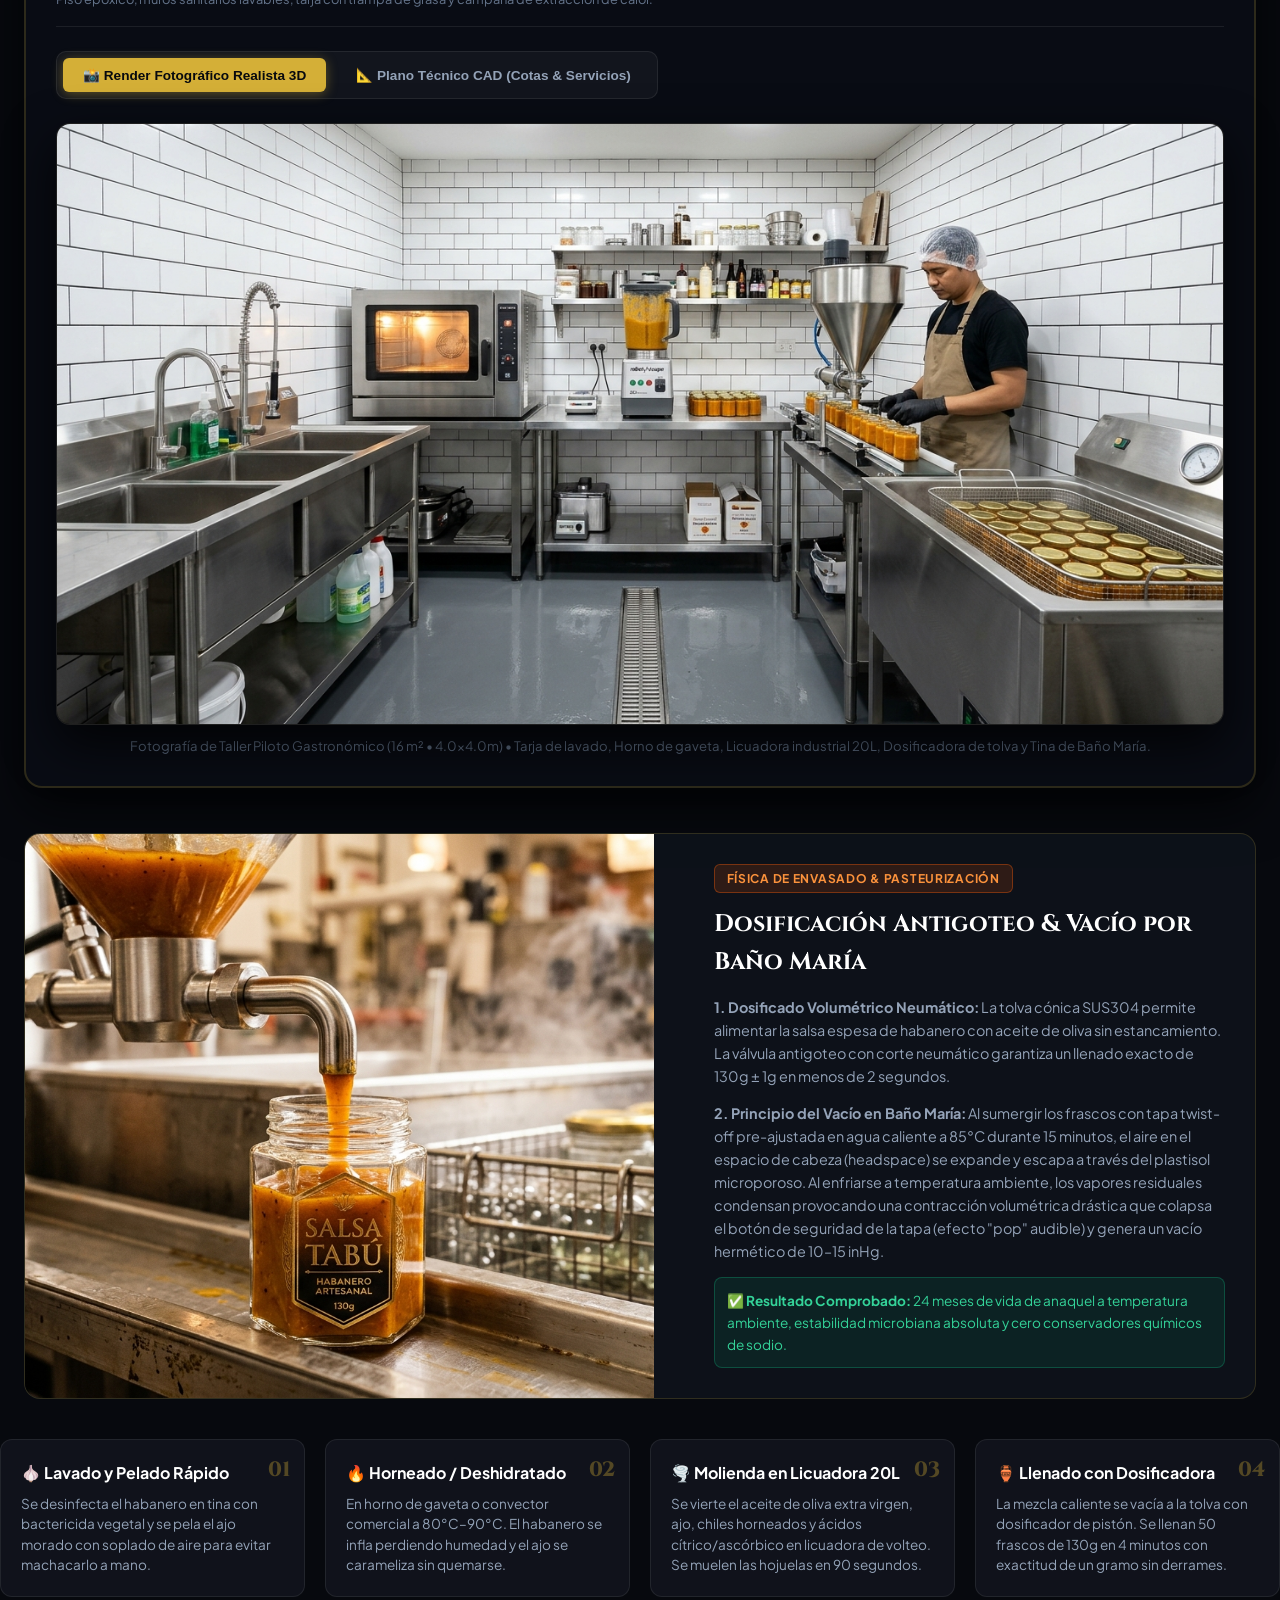
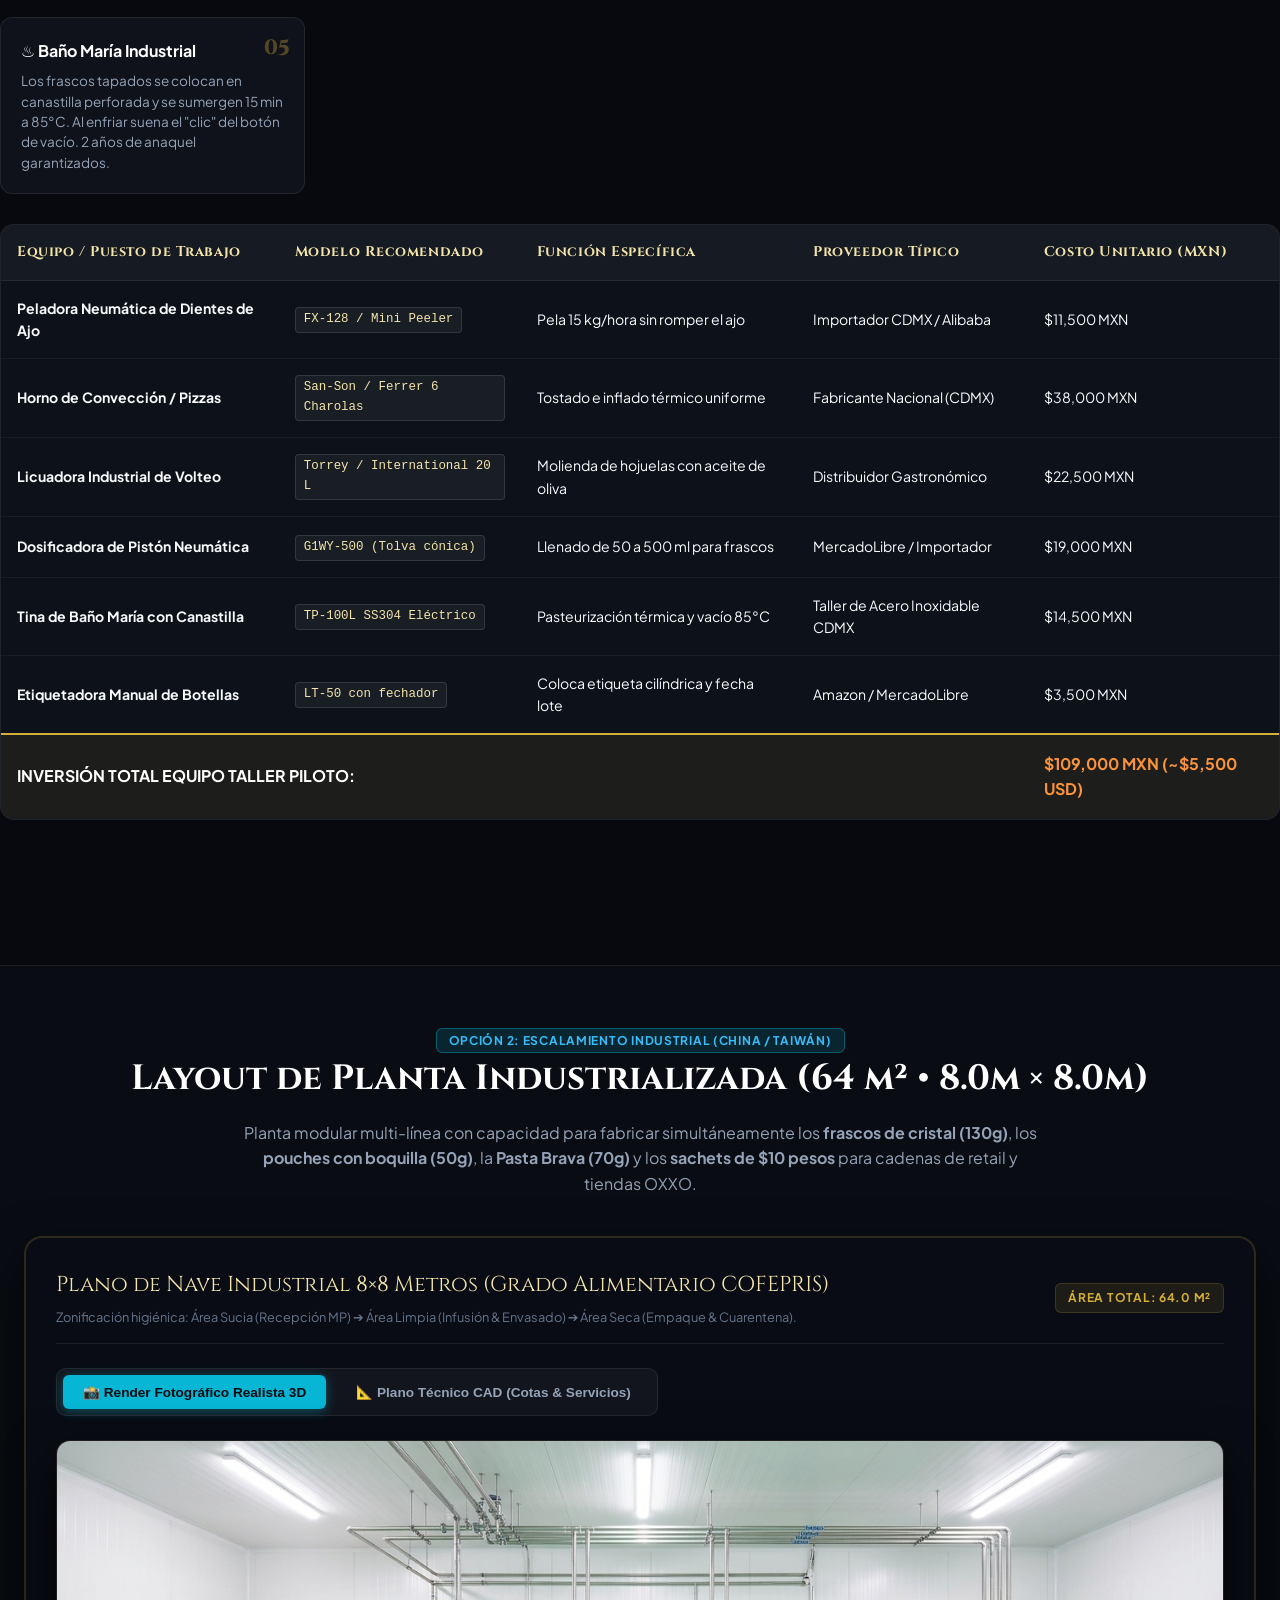
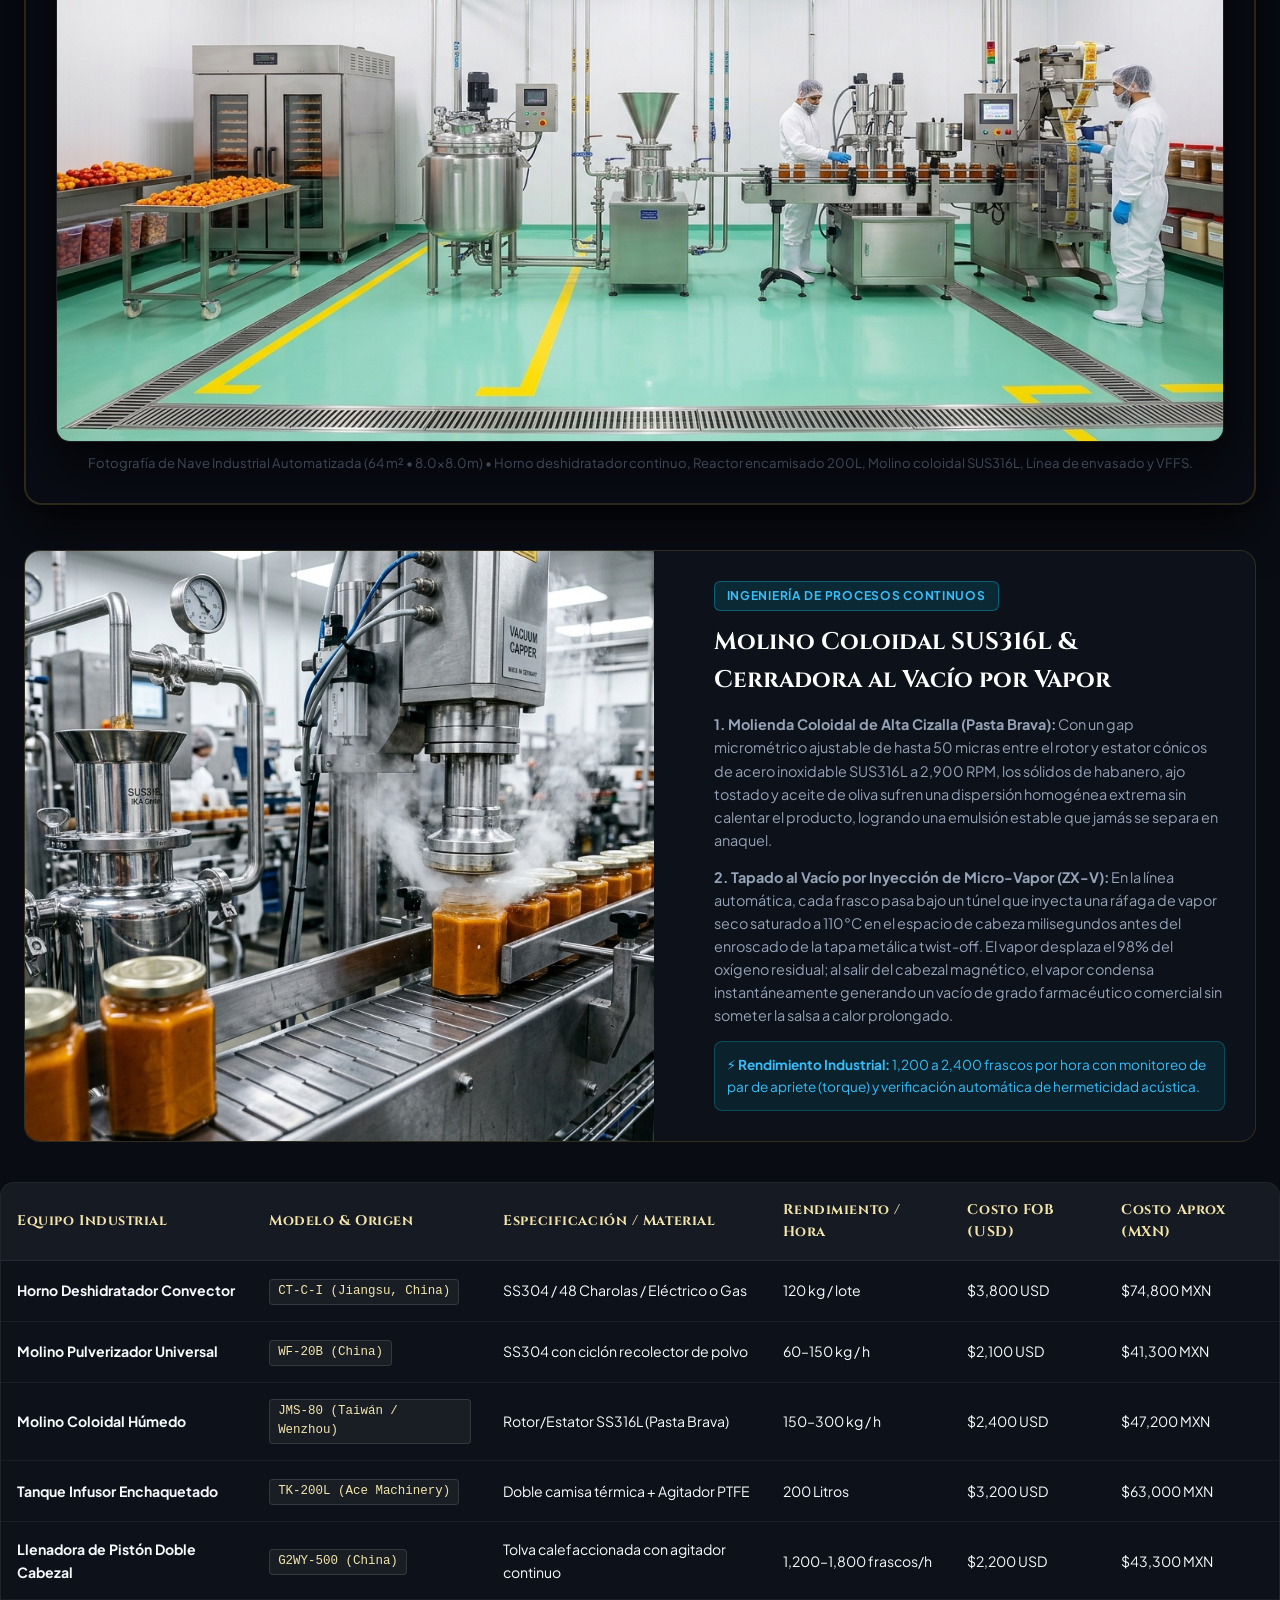
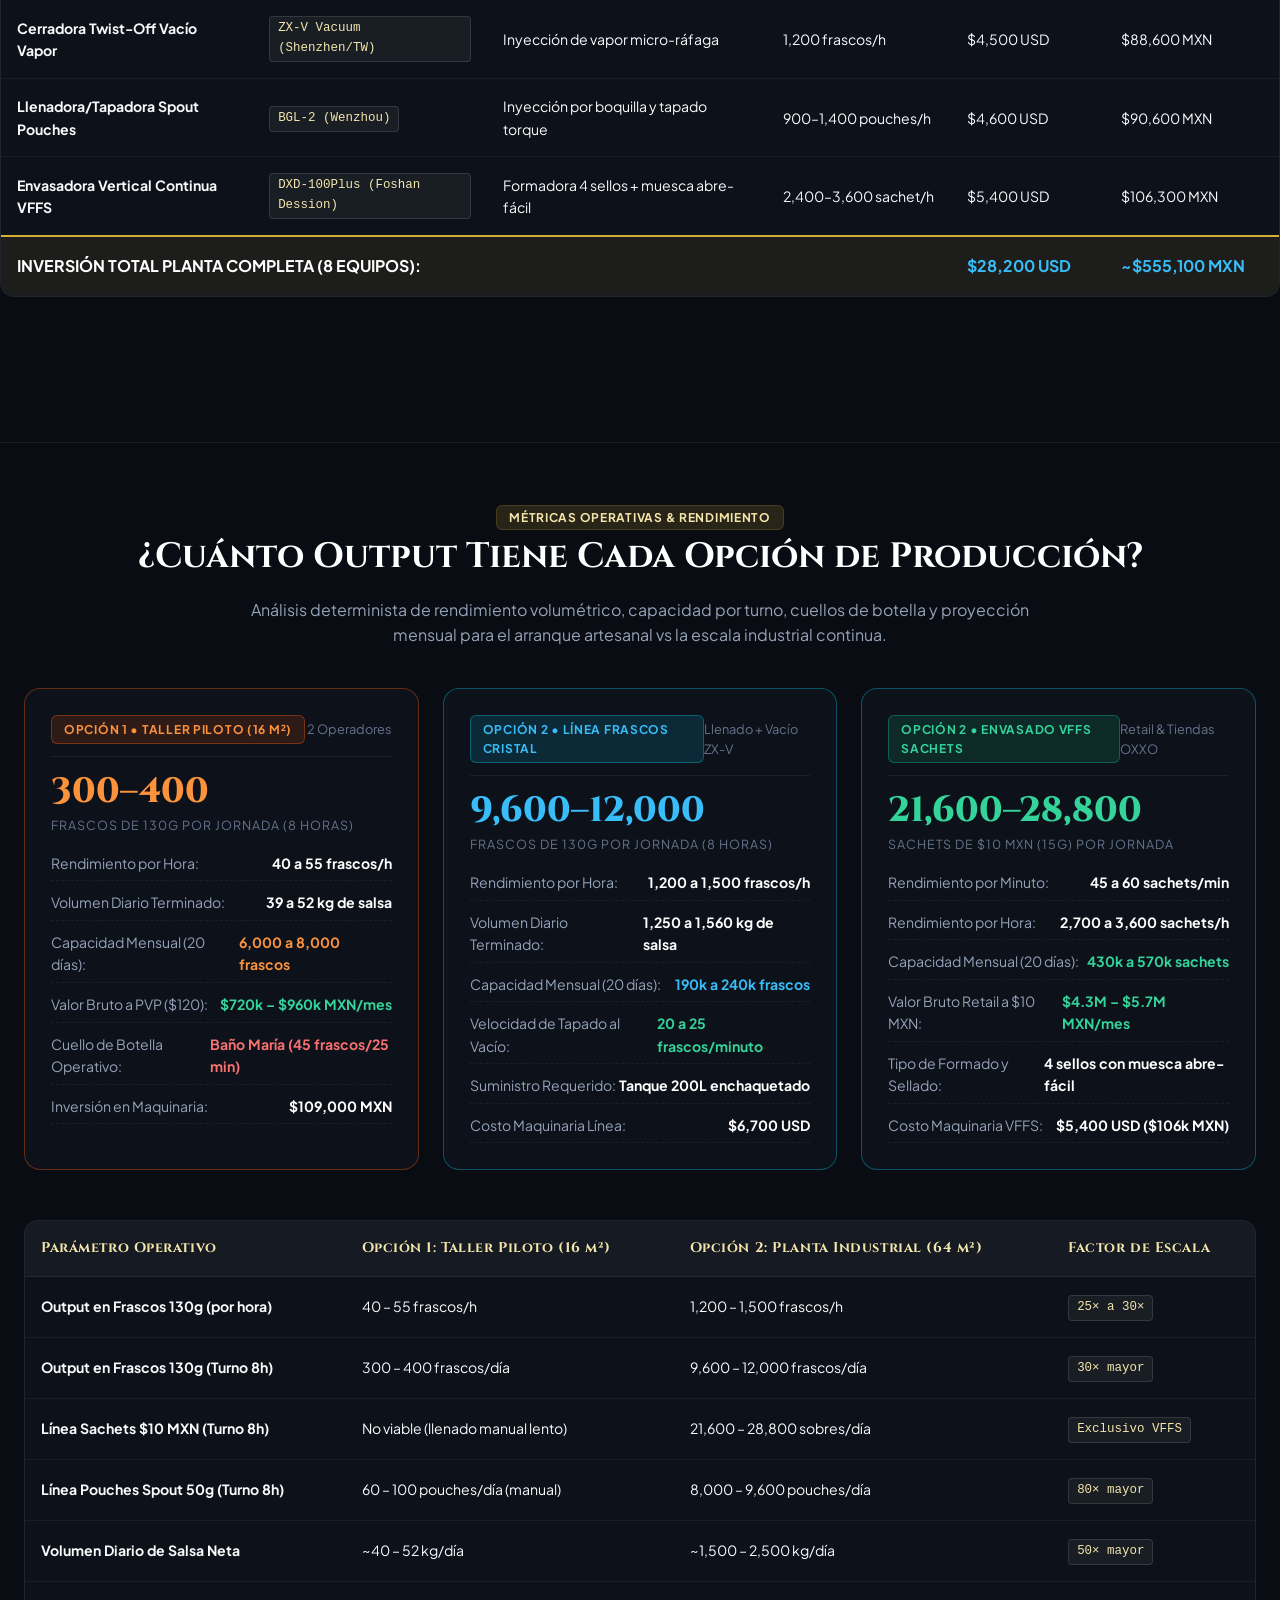
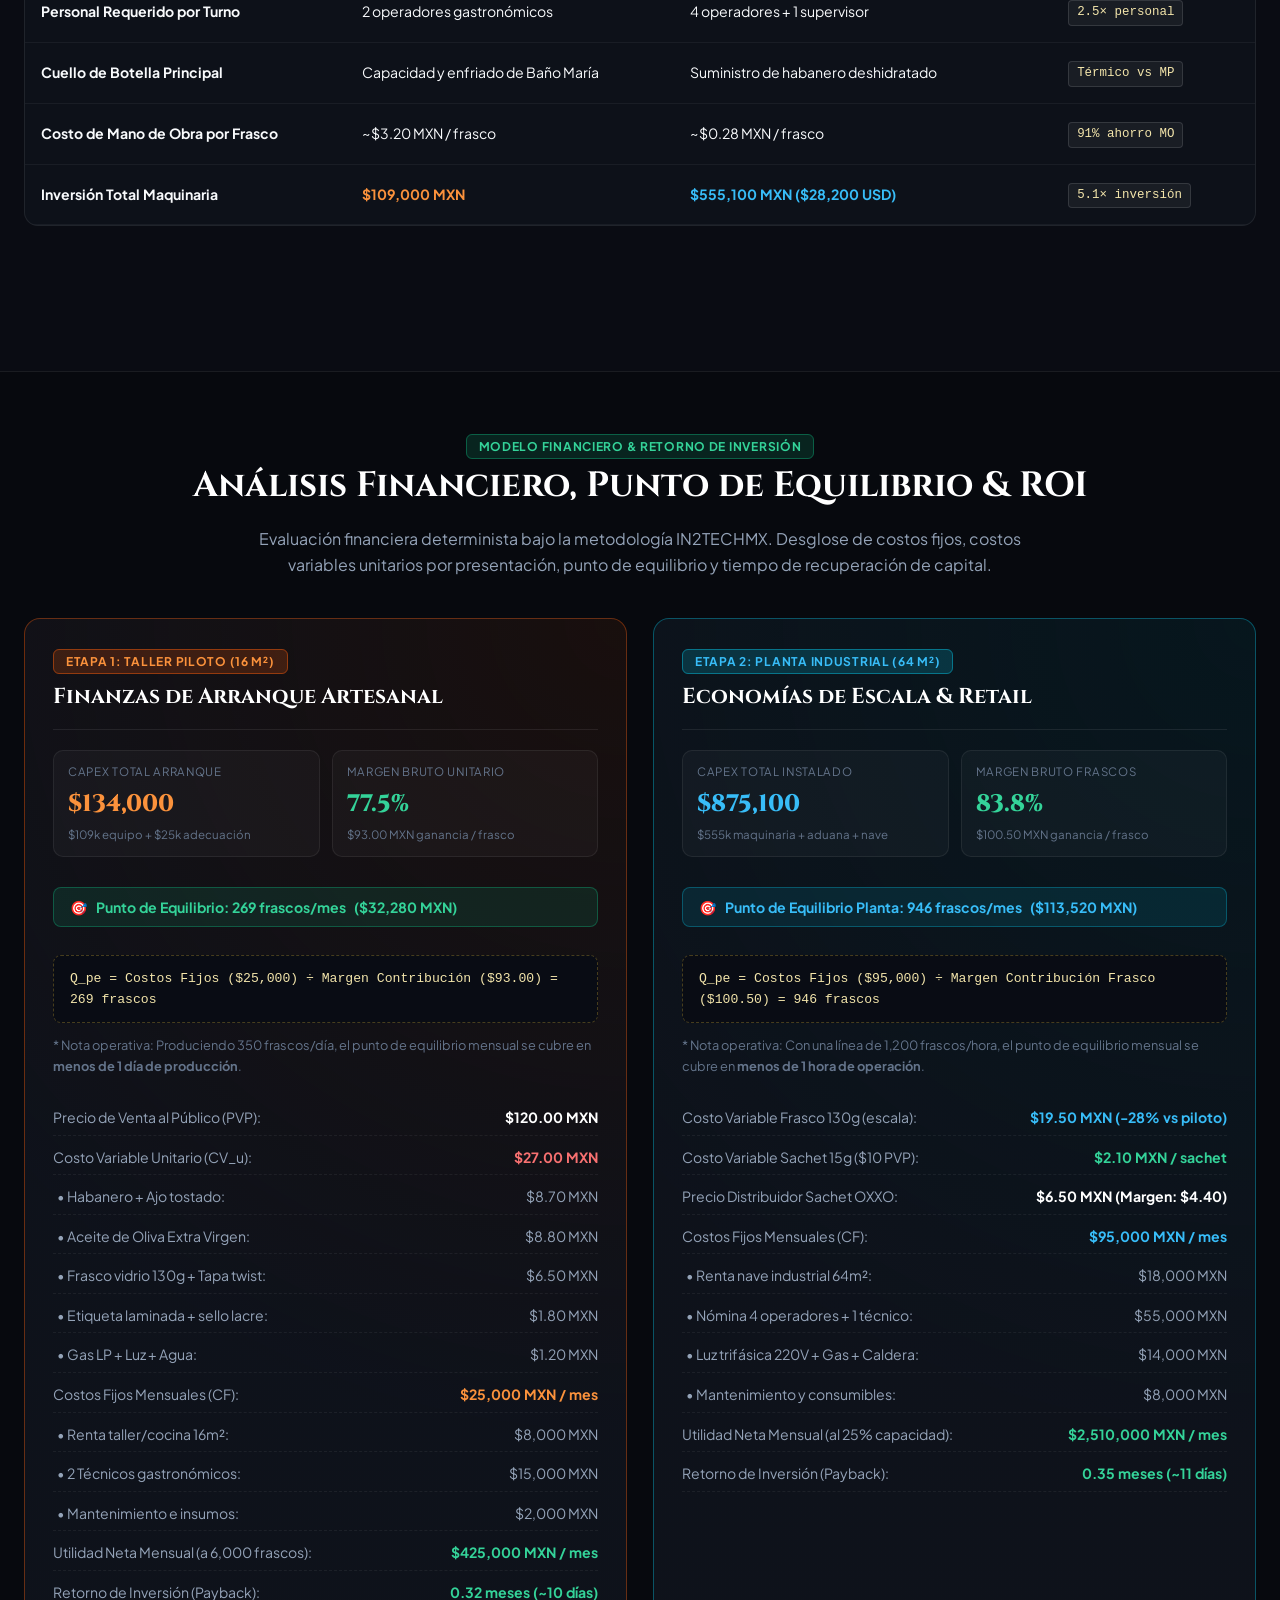
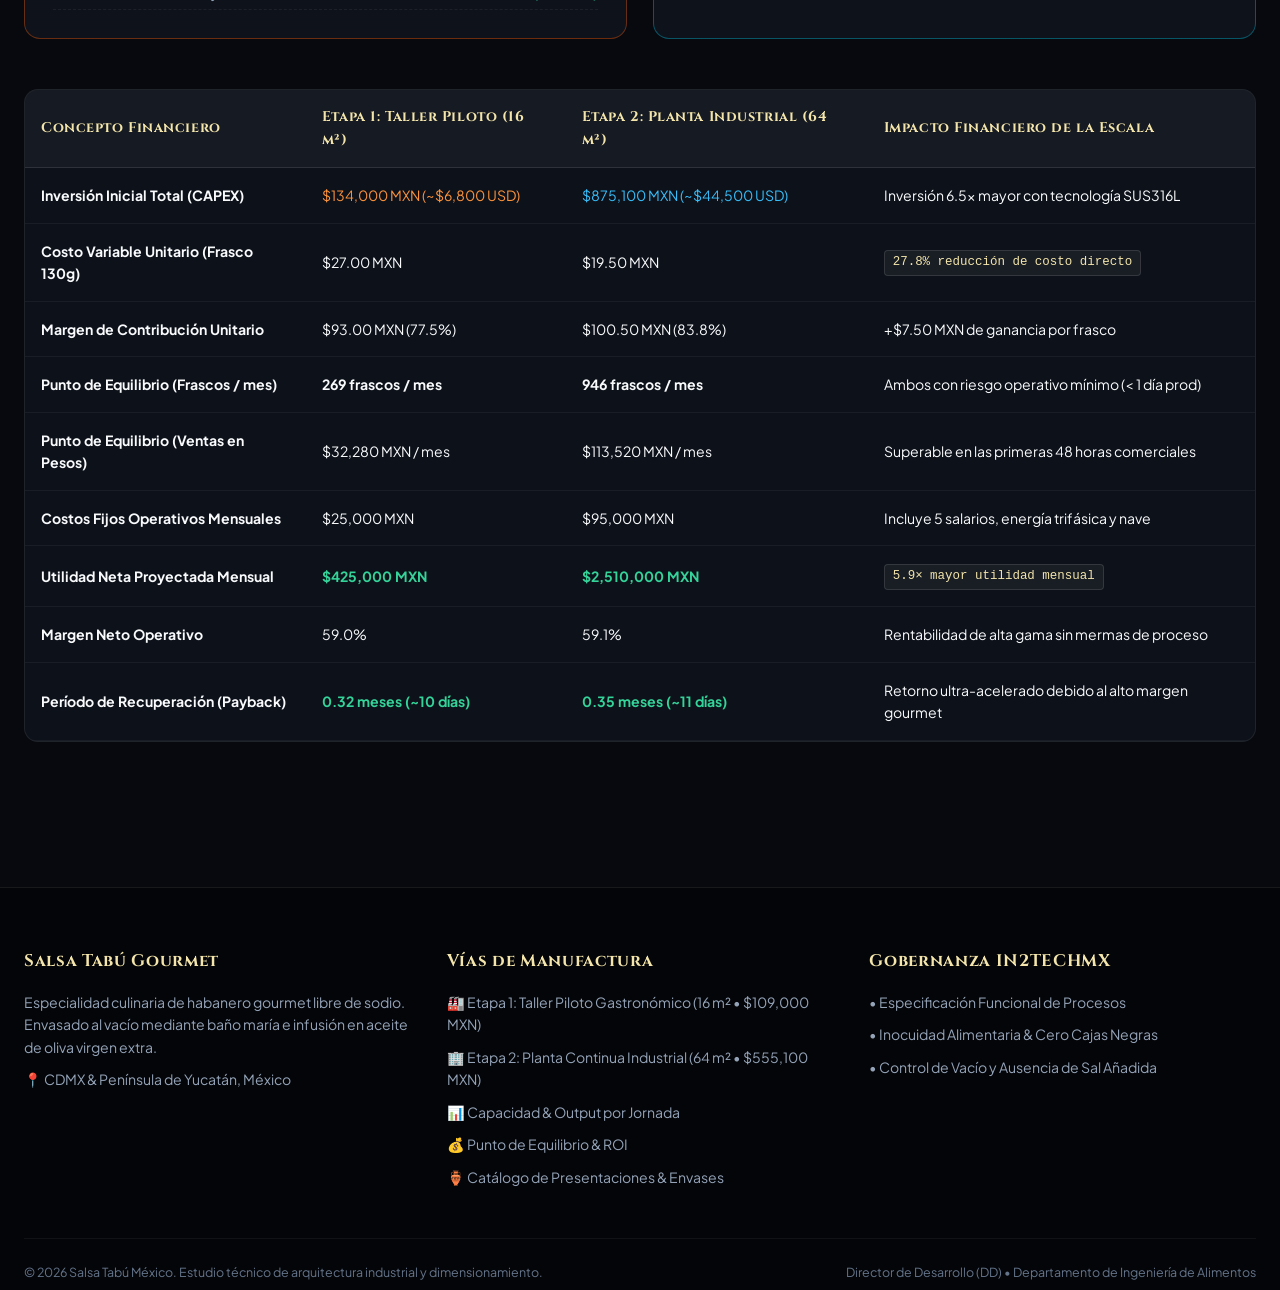
==== commit e0a7e6dd: "feat(finanzas): remove equipment photo gallery and add financial analysis, break-even, profitability" ====
--- a/produccion.html
+++ b/produccion.html
@@ -400,67 +400,101 @@
       align-items: center;
     }
 
-    /* Clean Machinery Photo Gallery (Sin leyendas estorbosas ni frames) */
-    .clean-gallery-grid {
+    /* Financial Analysis Cards & Badges */
+    .financial-grid {
       display: grid;
-      grid-template-columns: repeat(auto-fill, minmax(320px, 1fr));
-      gap: 24px;
-      margin: 30px 0 60px;
-    }
-
-    .clean-gallery-item {
-      background: #090c14;
-      border: 1px solid rgba(255, 255, 255, 0.08);
-      border-radius: 14px;
-      overflow: hidden;
+      grid-template-columns: repeat(auto-fit, minmax(340px, 1fr));
+      gap: 26px;
+      margin: 30px 0 50px;
+    }
+
+    .fin-card {
+      background: rgba(15, 19, 28, 0.95);
+      border: 1px solid var(--border-soft);
+      border-radius: 16px;
+      padding: 28px;
       display: flex;
       flex-direction: column;
-      transition: all 0.3s ease;
-    }
-
-    .clean-gallery-item:hover {
-      transform: translateY(-5px);
-      border-color: var(--gold);
-      box-shadow: 0 16px 36px rgba(0, 0, 0, 0.85), 0 0 20px rgba(212, 175, 55, 0.2);
-    }
-
-    .clean-gallery-img-wrap {
-      width: 100%;
-      height: 250px;
-      overflow: hidden;
-      background: #05070a;
-    }
-
-    .clean-gallery-img {
-      width: 100%;
-      height: 100%;
-      object-fit: cover;
-      display: block;
-      transition: transform 0.4s ease;
-    }
-
-    .clean-gallery-item:hover .clean-gallery-img {
-      transform: scale(1.05);
-    }
-
-    .clean-gallery-caption {
-      padding: 16px 20px;
+      position: relative;
+    }
+
+    .fin-card.piloto {
+      border-color: rgba(234, 88, 12, 0.4);
+      background: radial-gradient(circle at 100% 0%, rgba(234, 88, 12, 0.08) 0%, rgba(15, 19, 28, 0.95) 70%);
+    }
+
+    .fin-card.industrial {
+      border-color: rgba(6, 182, 212, 0.4);
+      background: radial-gradient(circle at 100% 0%, rgba(6, 182, 212, 0.08) 0%, rgba(15, 19, 28, 0.95) 70%);
+    }
+
+    .fin-header {
       display: flex;
-      flex-direction: column;
-      gap: 4px;
-      background: #0d111a;
-      border-top: 1px solid rgba(255, 255, 255, 0.05);
-    }
-
-    .clean-gallery-title {
+      justify-content: space-between;
+      align-items: center;
+      margin-bottom: 20px;
+      padding-bottom: 14px;
+      border-bottom: 1px solid rgba(255, 255, 255, 0.08);
+    }
+
+    .fin-title {
+      font-family: var(--font-serif);
+      font-size: 1.35rem;
+      color: #fff;
+    }
+
+    .fin-kpi-row {
+      display: grid;
+      grid-template-columns: repeat(2, 1fr);
+      gap: 12px;
+      margin-bottom: 20px;
+    }
+
+    .fin-kpi-box {
+      background: rgba(255, 255, 255, 0.03);
+      border: 1px solid rgba(255, 255, 255, 0.07);
+      border-radius: 10px;
+      padding: 12px 14px;
+    }
+
+    .fin-kpi-label {
+      font-size: 0.72rem;
+      color: var(--text-dim);
+      text-transform: uppercase;
+      letter-spacing: 0.06em;
+      margin-bottom: 4px;
+    }
+
+    .fin-kpi-value {
+      font-family: var(--font-serif);
+      font-size: 1.5rem;
+      font-weight: 800;
+      color: #fff;
+    }
+
+    .break-even-pill {
+      display: inline-flex;
+      align-items: center;
+      gap: 8px;
+      padding: 8px 16px;
+      border-radius: 8px;
+      background: rgba(16, 185, 129, 0.12);
+      border: 1px solid rgba(16, 185, 129, 0.35);
+      color: #34d399;
+      font-size: 0.88rem;
       font-weight: 700;
-      font-size: 0.95rem;
-      color: #fff;
-    }
-
-    .clean-gallery-meta {
-      font-size: 0.78rem;
-      color: var(--text-dim);
+      margin: 10px 0 16px;
+    }
+
+    .formula-box {
+      background: #090c14;
+      border: 1px dashed rgba(212, 175, 55, 0.3);
+      border-radius: 8px;
+      padding: 12px 16px;
+      font-family: monospace;
+      font-size: 0.82rem;
+      color: var(--gold-light);
+      margin: 12px 0;
     }
 
     /* Output Capacity Metric Cards */
@@ -913,9 +947,9 @@
       <div class="nav-links">
         <a href="index.html" class="nav-btn">← Volver a Presentaciones</a>
         <a href="#seccion-output" class="nav-btn" style="color: var(--gold-light);">📊 Capacidad & Output</a>
+        <a href="#seccion-finanzas" class="nav-btn" style="color: #34d399;">💰 Análisis Financiero & ROI</a>
         <a href="#etapa-casera" class="nav-btn">Piloto (16 m²)</a>
         <a href="#etapa-industrial" class="nav-btn">Industrial (64 m²)</a>
-        <a href="#galeria-maquinaria" class="nav-btn" style="color: #38bdf8;">📸 Galería de Fotos</a>
         <a href="index.html#showcase" class="btn-gold">Catálogo de Frascos</a>
       </div>
     </div>
@@ -1698,130 +1732,260 @@
     </div>
   </section>
 
-  <!-- Section 4: Galería de Maquinaria & Equipos (Fotografías Reales Limpias) -->
-  <section class="plan-section" id="galeria-maquinaria">
+  <!-- Section 4: Análisis Financiero, Punto de Equilibrio & ROI -->
+  <section class="plan-section" id="seccion-finanzas">
     <div class="container">
       <div class="section-header">
-        <span class="dim-tag" style="background: rgba(6, 182, 212, 0.15); color: #38bdf8; border-color: rgba(6, 182, 212, 0.4);">
-          Fotografías Reales de Catálogo
+        <span class="dim-tag" style="background: rgba(16, 185, 129, 0.15); color: #34d399; border-color: rgba(16, 185, 129, 0.4);">
+          Modelo Financiero & Retorno de Inversión
         </span>
-        <h2 class="section-title">Galería de Maquinaria & Estaciones de Proceso</h2>
+        <h2 class="section-title">Análisis Financiero, Punto de Equilibrio & ROI</h2>
         <p class="section-desc">
-          Fotografías de estudio de cada máquina gastronómica e industrial, sin leyendas sobre la imagen ni marcos artificiales.
+          Evaluación financiera determinista bajo la metodología IN2TECHMX. Desglose de costos fijos, costos variables unitarios por presentación, punto de equilibrio y tiempo de recuperación de capital.
         </p>
       </div>
 
-      <!-- Clean Photo Grid -->
-      <div class="clean-gallery-grid">
-        <!-- Photo 1: Horno Pizza Inox -->
-        <div class="clean-gallery-item">
-          <div class="clean-gallery-img-wrap">
-            <img src="assets/images/produccion/foto_horno_pan_pizza_inox.jpg" alt="Horno de Gaveta Industrial Acero Inox" class="clean-gallery-img">
-          </div>
-          <div class="clean-gallery-caption">
-            <div class="clean-gallery-title">Horno de Gaveta para Panadería / Pizza</div>
-            <div class="clean-gallery-meta">Acero Inox cepillado • Tostado de habanero inflado y ajo morado</div>
-          </div>
-        </div>
-
-        <!-- Photo 2: Licuadora Industrial Volteo 20L -->
-        <div class="clean-gallery-item">
-          <div class="clean-gallery-img-wrap">
-            <img src="assets/images/produccion/foto_licuadora_industrial_volteo_20l.jpg" alt="Licuadora Industrial de Volteo 20L" class="clean-gallery-img">
-          </div>
-          <div class="clean-gallery-caption">
-            <div class="clean-gallery-title">Licuadora Industrial Basculante de Volteo 20L</div>
-            <div class="clean-gallery-meta">Acero SUS304 • Motor 2 HP • Emulsión con Aceite de Oliva EV</div>
-          </div>
-        </div>
-
-        <!-- Photo 3: Dosificadora Neumatica Tolva -->
-        <div class="clean-gallery-item">
-          <div class="clean-gallery-img-wrap">
-            <img src="assets/images/produccion/foto_dosificadora_neumatica_tolva.jpg" alt="Dosificadora Neumática de Tolva Cónica" class="clean-gallery-img">
-          </div>
-          <div class="clean-gallery-caption">
-            <div class="clean-gallery-title">Dosificadora Neumática de Pistón con Tolva 30L</div>
-            <div class="clean-gallery-meta">Corte cónico antigoteo • Dosifica 130g en 2 segundos con pedal</div>
-          </div>
-        </div>
-
-        <!-- Photo 4: Tina Baño María -->
-        <div class="clean-gallery-item">
-          <div class="clean-gallery-img-wrap">
-            <img src="assets/images/produccion/foto_tina_bano_maria_frascos.jpg" alt="Tina Pasteurizadora Baño María con Frascos" class="clean-gallery-img">
-          </div>
-          <div class="clean-gallery-caption">
-            <div class="clean-gallery-title">Tina Pasteurizadora Baño María (Inmersión 100L)</div>
-            <div class="clean-gallery-meta">Canastilla perforada con frascos • Vacío de 10–15 inHg a 85°C</div>
-          </div>
-        </div>
-
-        <!-- Photo 5: Molino Coloidal SUS316L -->
-        <div class="clean-gallery-item">
-          <div class="clean-gallery-img-wrap">
-            <img src="assets/images/produccion/foto_molino_coloidal_industrial_sus316.jpg" alt="Molino Coloidal Sanitario SUS316L" class="clean-gallery-img">
-          </div>
-          <div class="clean-gallery-caption">
-            <div class="clean-gallery-title">Molino Coloidal Industrial Sanitario SUS316L</div>
-            <div class="clean-gallery-meta">Gap micrométrico de 50µm • Molienda ultra-fina para Pasta Brava</div>
-          </div>
-        </div>
-
-        <!-- Photo 6: Envasadora Vertical VFFS -->
-        <div class="clean-gallery-item">
-          <div class="clean-gallery-img-wrap">
-            <img src="assets/images/produccion/foto_envasadora_vffs_sachets_salsa.jpg" alt="Envasadora Vertical VFFS para Sachets" class="clean-gallery-img">
-          </div>
-          <div class="clean-gallery-caption">
-            <div class="clean-gallery-title">Envasadora Vertical Automática VFFS (Sachets $10)</div>
-            <div class="clean-gallery-meta">45–60 sobres/min • Formado, llenado y sellado continuo para OXXO</div>
-          </div>
-        </div>
-
-        <!-- Photo 7: Macro Dosificado & Baño María -->
-        <div class="clean-gallery-item">
-          <div class="clean-gallery-img-wrap">
-            <img src="assets/images/produccion/dosificado_y_bano_maria_piloto_macro.jpg" alt="Detalle Macro de Dosificado y Baño María" class="clean-gallery-img">
-          </div>
-          <div class="clean-gallery-caption">
-            <div class="clean-gallery-title">Macro: Dosificado Volumétrico & Frasco Gourmet</div>
-            <div class="clean-gallery-meta">Llenado preciso de 130g de salsa ámbar e inmersión térmica</div>
-          </div>
-        </div>
-
-        <!-- Photo 8: Maquinaria Pesada Cerradora al Vacío -->
-        <div class="clean-gallery-item">
-          <div class="clean-gallery-img-wrap">
-            <img src="assets/images/produccion/maquinaria_pesada_industrial_closeup.jpg" alt="Detalle Maquinaria Pesada Cierre al Vacío" class="clean-gallery-img">
-          </div>
-          <div class="clean-gallery-caption">
-            <div class="clean-gallery-title">Macro: Cerradora Twist-Off con Inyección de Vapor</div>
-            <div class="clean-gallery-meta">Cierre hermético instantáneo a 1,500 frascos/h grado alimentario</div>
-          </div>
-        </div>
-
-        <!-- Photo 9: Perspectiva Taller Piloto 16 m² -->
-        <div class="clean-gallery-item">
-          <div class="clean-gallery-img-wrap">
-            <img src="assets/images/produccion/layout_taller_piloto_16m2_realista.jpg" alt="Perspectiva Taller Piloto 16 m²" class="clean-gallery-img">
-          </div>
-          <div class="clean-gallery-caption">
-            <div class="clean-gallery-title">Perspectiva Fotográfica: Taller Piloto (16 m²)</div>
-            <div class="clean-gallery-meta">Distribución en "U" • 4.0×4.0m • Capacidad 300–400 frascos/día</div>
-          </div>
-        </div>
-
-        <!-- Photo 10: Perspectiva Planta Industrial 64 m² -->
-        <div class="clean-gallery-item">
-          <div class="clean-gallery-img-wrap">
-            <img src="assets/images/produccion/layout_planta_industrial_64m2_realista.jpg" alt="Perspectiva Planta Industrial 64 m²" class="clean-gallery-img">
-          </div>
-          <div class="clean-gallery-caption">
-            <div class="clean-gallery-title">Perspectiva Fotográfica: Planta Industrial (64 m²)</div>
-            <div class="clean-gallery-meta">Nave HACCP • 8.0×8.0m • Capacidad >10,000 frascos + sachets/día</div>
-          </div>
-        </div>
+      <!-- Financial Cards Grid -->
+      <div class="financial-grid">
+        <!-- Card 1: Piloto Casero -->
+        <div class="fin-card piloto">
+          <div class="fin-header">
+            <div>
+              <span class="dim-tag" style="background: rgba(234, 88, 12, 0.2); color: #fb923c; border-color: rgba(234, 88, 12, 0.5);">
+                Etapa 1: Taller Piloto (16 m²)
+              </span>
+              <h3 class="fin-title" style="margin-top: 8px;">Finanzas de Arranque Artesanal</h3>
+            </div>
+          </div>
+
+          <div class="fin-kpi-row">
+            <div class="fin-kpi-box">
+              <div class="fin-kpi-label">CAPEX Total Arranque</div>
+              <div class="fin-kpi-value" style="color: #fb923c;">$134,000</div>
+              <div style="font-size: 0.72rem; color: var(--text-dim); margin-top: 2px;">$109k equipo + $25k adecuación</div>
+            </div>
+            <div class="fin-kpi-box">
+              <div class="fin-kpi-label">Margen Bruto Unitario</div>
+              <div class="fin-kpi-value" style="color: #34d399;">77.5%</div>
+              <div style="font-size: 0.72rem; color: var(--text-dim); margin-top: 2px;">$93.00 MXN ganancia / frasco</div>
+            </div>
+          </div>
+
+          <div class="break-even-pill">
+            <span>🎯</span> <strong>Punto de Equilibrio: 269 frascos/mes</strong> ($32,280 MXN)
+          </div>
+
+          <div class="formula-box">
+            Q_pe = Costos Fijos ($25,000) ÷ Margen Contribución ($93.00) = 269 frascos
+          </div>
+          <p style="font-size: 0.8rem; color: var(--text-dim); margin-bottom: 14px;">
+            * Nota operativa: Produciendo 350 frascos/día, el punto de equilibrio mensual se cubre en <strong>menos de 1 día de producción</strong>.
+          </p>
+
+          <ul class="output-detail-list">
+            <li>
+              <span>Precio de Venta al Público (PVP):</span>
+              <strong style="color: #fff;">$120.00 MXN</strong>
+            </li>
+            <li>
+              <span>Costo Variable Unitario (CV_u):</span>
+              <strong style="color: #f87171;">$27.00 MXN</strong>
+            </li>
+            <li>
+              <span>&nbsp;&nbsp;• Habanero + Ajo tostado:</span>
+              <span>$8.70 MXN</span>
+            </li>
+            <li>
+              <span>&nbsp;&nbsp;• Aceite de Oliva Extra Virgen:</span>
+              <span>$8.80 MXN</span>
+            </li>
+            <li>
+              <span>&nbsp;&nbsp;• Frasco vidrio 130g + Tapa twist:</span>
+              <span>$6.50 MXN</span>
+            </li>
+            <li>
+              <span>&nbsp;&nbsp;• Etiqueta laminada + sello lacre:</span>
+              <span>$1.80 MXN</span>
+            </li>
+            <li>
+              <span>&nbsp;&nbsp;• Gas LP + Luz + Agua:</span>
+              <span>$1.20 MXN</span>
+            </li>
+            <li>
+              <span>Costos Fijos Mensuales (CF):</span>
+              <strong style="color: #fb923c;">$25,000 MXN / mes</strong>
+            </li>
+            <li>
+              <span>&nbsp;&nbsp;• Renta taller/cocina 16m²:</span>
+              <span>$8,000 MXN</span>
+            </li>
+            <li>
+              <span>&nbsp;&nbsp;• 2 Técnicos gastronómicos:</span>
+              <span>$15,000 MXN</span>
+            </li>
+            <li>
+              <span>&nbsp;&nbsp;• Mantenimiento e insumos:</span>
+              <span>$2,000 MXN</span>
+            </li>
+            <li>
+              <span>Utilidad Neta Mensual (a 6,000 frascos):</span>
+              <strong style="color: #34d399;">$425,000 MXN / mes</strong>
+            </li>
+            <li>
+              <span>Retorno de Inversión (Payback):</span>
+              <strong style="color: #34d399;">0.32 meses (~10 días)</strong>
+            </li>
+          </ul>
+        </div>
+
+        <!-- Card 2: Planta Industrial -->
+        <div class="fin-card industrial">
+          <div class="fin-header">
+            <div>
+              <span class="dim-tag" style="background: rgba(6, 182, 212, 0.2); color: #38bdf8; border-color: rgba(6, 182, 212, 0.5);">
+                Etapa 2: Planta Industrial (64 m²)
+              </span>
+              <h3 class="fin-title" style="margin-top: 8px;">Economías de Escala & Retail</h3>
+            </div>
+          </div>
+
+          <div class="fin-kpi-row">
+            <div class="fin-kpi-box">
+              <div class="fin-kpi-label">CAPEX Total Instalado</div>
+              <div class="fin-kpi-value" style="color: #38bdf8;">$875,100</div>
+              <div style="font-size: 0.72rem; color: var(--text-dim); margin-top: 2px;">$555k maquinaria + aduana + nave</div>
+            </div>
+            <div class="fin-kpi-box">
+              <div class="fin-kpi-label">Margen Bruto Frascos</div>
+              <div class="fin-kpi-value" style="color: #34d399;">83.8%</div>
+              <div style="font-size: 0.72rem; color: var(--text-dim); margin-top: 2px;">$100.50 MXN ganancia / frasco</div>
+            </div>
+          </div>
+
+          <div class="break-even-pill" style="background: rgba(6, 182, 212, 0.12); border-color: rgba(6, 182, 212, 0.35); color: #38bdf8;">
+            <span>🎯</span> <strong>Punto de Equilibrio Planta: 946 frascos/mes</strong> ($113,520 MXN)
+          </div>
+
+          <div class="formula-box">
+            Q_pe = Costos Fijos ($95,000) ÷ Margen Contribución Frasco ($100.50) = 946 frascos
+          </div>
+          <p style="font-size: 0.8rem; color: var(--text-dim); margin-bottom: 14px;">
+            * Nota operativa: Con una línea de 1,200 frascos/hora, el punto de equilibrio mensual se cubre en <strong>menos de 1 hora de operación</strong>.
+          </p>
+
+          <ul class="output-detail-list">
+            <li>
+              <span>Costo Variable Frasco 130g (escala):</span>
+              <strong style="color: #38bdf8;">$19.50 MXN (-28% vs piloto)</strong>
+            </li>
+            <li>
+              <span>Costo Variable Sachet 15g ($10 PVP):</span>
+              <strong style="color: #34d399;">$2.10 MXN / sachet</strong>
+            </li>
+            <li>
+              <span>Precio Distribuidor Sachet OXXO:</span>
+              <strong style="color: #fff;">$6.50 MXN (Margen: $4.40)</strong>
+            </li>
+            <li>
+              <span>Costos Fijos Mensuales (CF):</span>
+              <strong style="color: #38bdf8;">$95,000 MXN / mes</strong>
+            </li>
+            <li>
+              <span>&nbsp;&nbsp;• Renta nave industrial 64m²:</span>
+              <span>$18,000 MXN</span>
+            </li>
+            <li>
+              <span>&nbsp;&nbsp;• Nómina 4 operadores + 1 técnico:</span>
+              <span>$55,000 MXN</span>
+            </li>
+            <li>
+              <span>&nbsp;&nbsp;• Luz trifásica 220V + Gas + Caldera:</span>
+              <span>$14,000 MXN</span>
+            </li>
+            <li>
+              <span>&nbsp;&nbsp;• Mantenimiento y consumibles:</span>
+              <span>$8,000 MXN</span>
+            </li>
+            <li>
+              <span>Utilidad Neta Mensual (al 25% capacidad):</span>
+              <strong style="color: #34d399;">$2,510,000 MXN / mes</strong>
+            </li>
+            <li>
+              <span>Retorno de Inversión (Payback):</span>
+              <strong style="color: #34d399;">0.35 meses (~11 días)</strong>
+            </li>
+          </ul>
+        </div>
+      </div>
+
+      <!-- Financial Pro-Forma Comparison Table -->
+      <div class="table-wrap">
+        <table>
+          <thead>
+            <tr>
+              <th>Concepto Financiero</th>
+              <th>Etapa 1: Taller Piloto (16 m²)</th>
+              <th>Etapa 2: Planta Industrial (64 m²)</th>
+              <th>Impacto Financiero de la Escala</th>
+            </tr>
+          </thead>
+          <tbody>
+            <tr>
+              <td><strong>Inversión Inicial Total (CAPEX)</strong></td>
+              <td style="color: #fb923c;">$134,000 MXN (~$6,800 USD)</td>
+              <td style="color: #38bdf8;">$875,100 MXN (~$44,500 USD)</td>
+              <td>Inversión 6.5× mayor con tecnología SUS316L</td>
+            </tr>
+            <tr>
+              <td><strong>Costo Variable Unitario (Frasco 130g)</strong></td>
+              <td>$27.00 MXN</td>
+              <td>$19.50 MXN</td>
+              <td><span class="tag-model">27.8% reducción de costo directo</span></td>
+            </tr>
+            <tr>
+              <td><strong>Margen de Contribución Unitario</strong></td>
+              <td>$93.00 MXN (77.5%)</td>
+              <td>$100.50 MXN (83.8%)</td>
+              <td>+$7.50 MXN de ganancia por frasco</td>
+            </tr>
+            <tr>
+              <td><strong>Punto de Equilibrio (Frascos / mes)</strong></td>
+              <td><strong>269 frascos / mes</strong></td>
+              <td><strong>946 frascos / mes</strong></td>
+              <td>Ambos con riesgo operativo mínimo (< 1 día prod)</td>
+            </tr>
+            <tr>
+              <td><strong>Punto de Equilibrio (Ventas en Pesos)</strong></td>
+              <td>$32,280 MXN / mes</td>
+              <td>$113,520 MXN / mes</td>
+              <td>Superable en las primeras 48 horas comerciales</td>
+            </tr>
+            <tr>
+              <td><strong>Costos Fijos Operativos Mensuales</strong></td>
+              <td>$25,000 MXN</td>
+              <td>$95,000 MXN</td>
+              <td>Incluye 5 salarios, energía trifásica y nave</td>
+            </tr>
+            <tr>
+              <td><strong>Utilidad Neta Proyectada Mensual</strong></td>
+              <td style="color: #34d399;"><strong>$425,000 MXN</strong></td>
+              <td style="color: #34d399;"><strong>$2,510,000 MXN</strong></td>
+              <td><span class="tag-model">5.9× mayor utilidad mensual</span></td>
+            </tr>
+            <tr>
+              <td><strong>Margen Neto Operativo</strong></td>
+              <td>59.0%</td>
+              <td>59.1%</td>
+              <td>Rentabilidad de alta gama sin mermas de proceso</td>
+            </tr>
+            <tr>
+              <td><strong>Período de Recuperación (Payback)</strong></td>
+              <td style="color: #34d399;"><strong>0.32 meses (~10 días)</strong></td>
+              <td style="color: #34d399;"><strong>0.35 meses (~11 días)</strong></td>
+              <td>Retorno ultra-acelerado debido al alto margen gourmet</td>
+            </tr>
+          </tbody>
+        </table>
       </div>
     </div>
   </section>
@@ -1839,6 +2003,8 @@
           <h4>Vías de Manufactura</h4>
           <a href="#etapa-casera">🏭 Etapa 1: Taller Piloto Gastronómico (16 m² • $109,000 MXN)</a>
           <a href="#etapa-industrial">🏢 Etapa 2: Planta Continua Industrial (64 m² • $555,100 MXN)</a>
+          <a href="#seccion-output">📊 Capacidad & Output por Jornada</a>
+          <a href="#seccion-finanzas">💰 Punto de Equilibrio & ROI</a>
           <a href="index.html">🏺 Catálogo de Presentaciones & Envases</a>
         </div>
         <div class="footer-col">
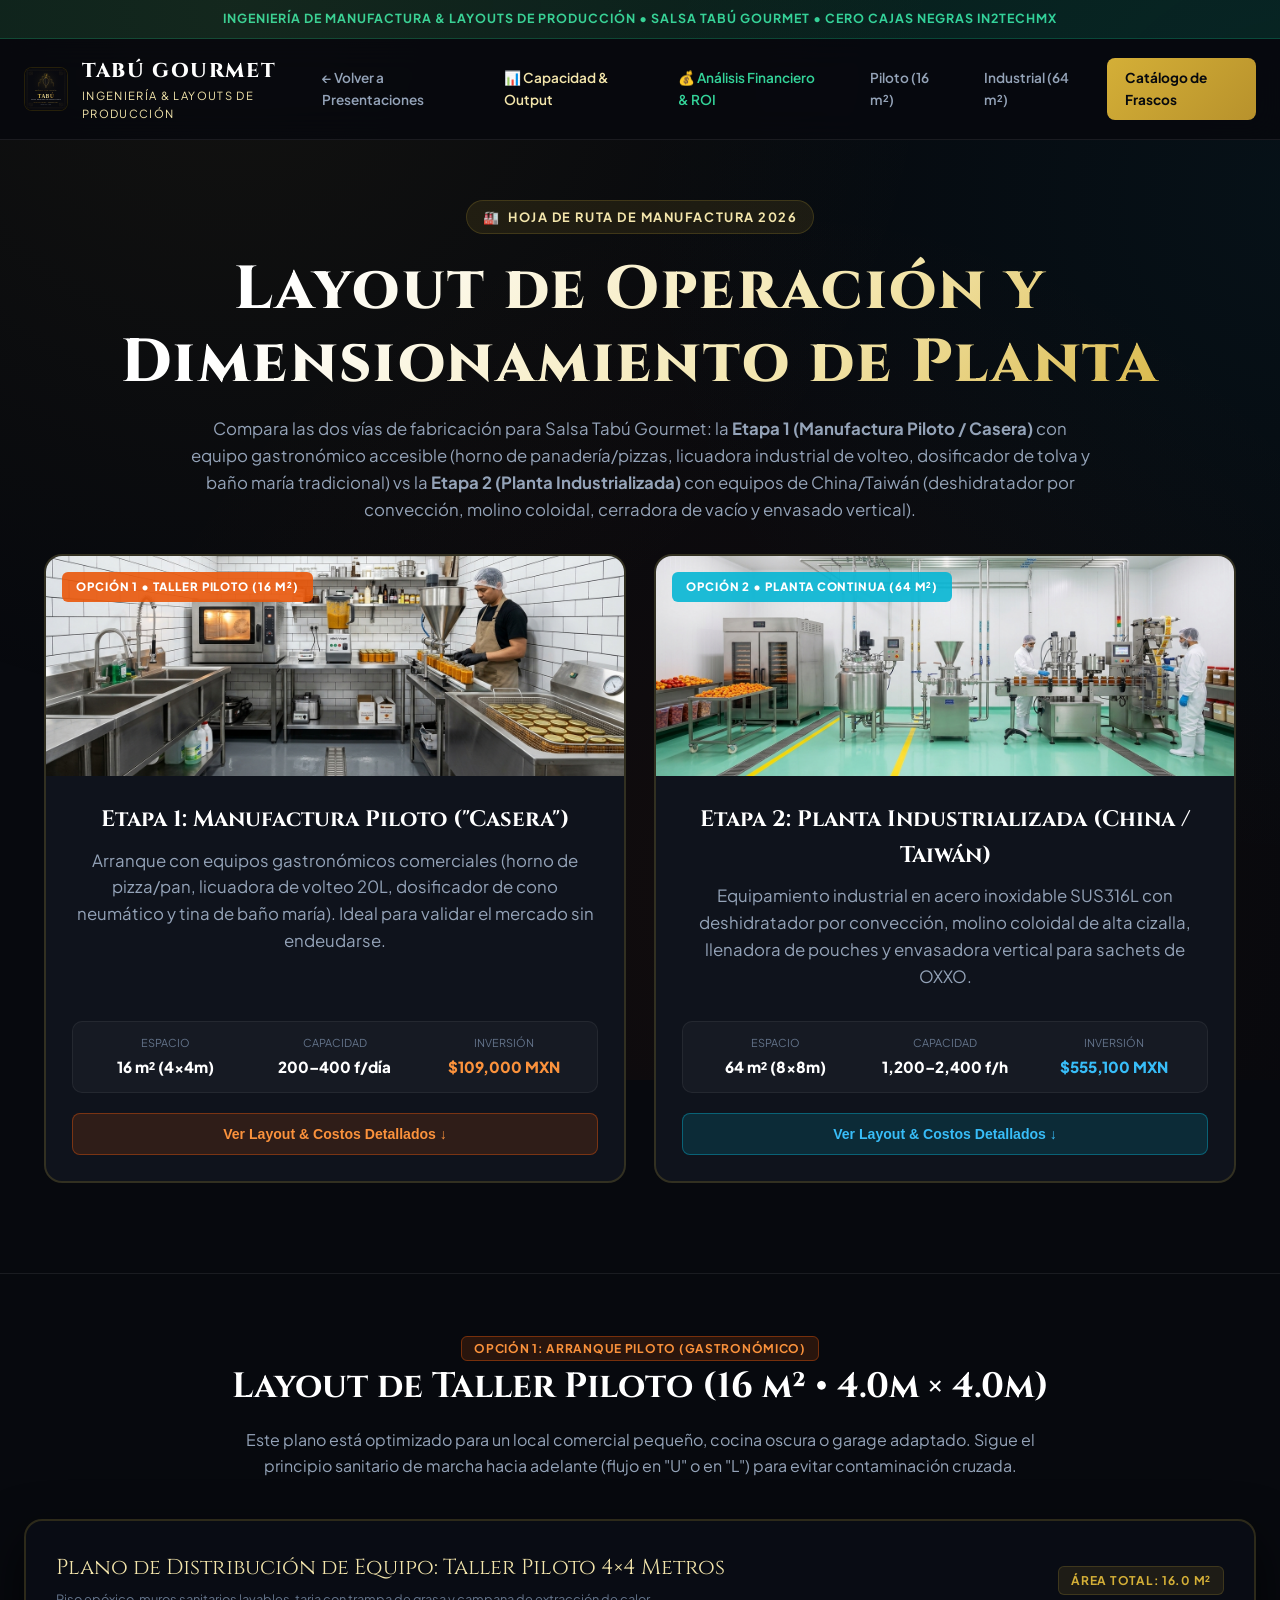
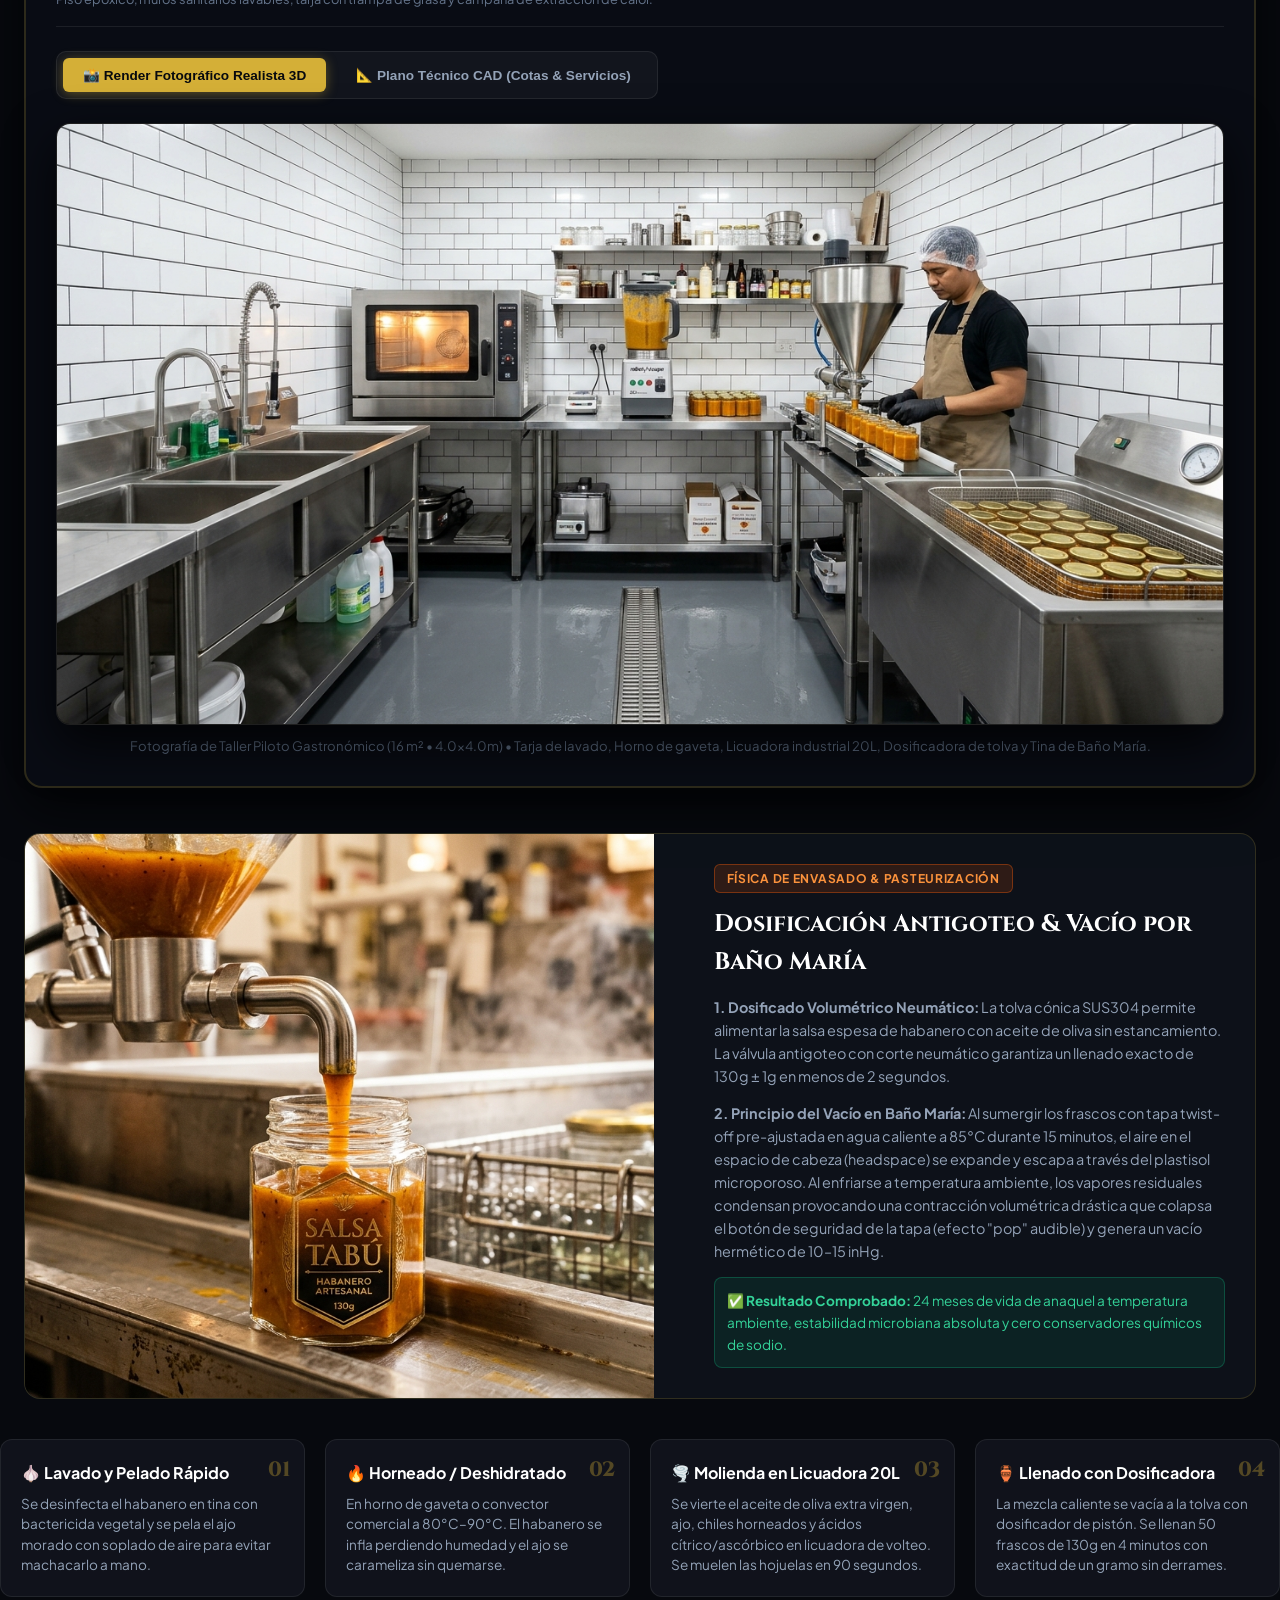
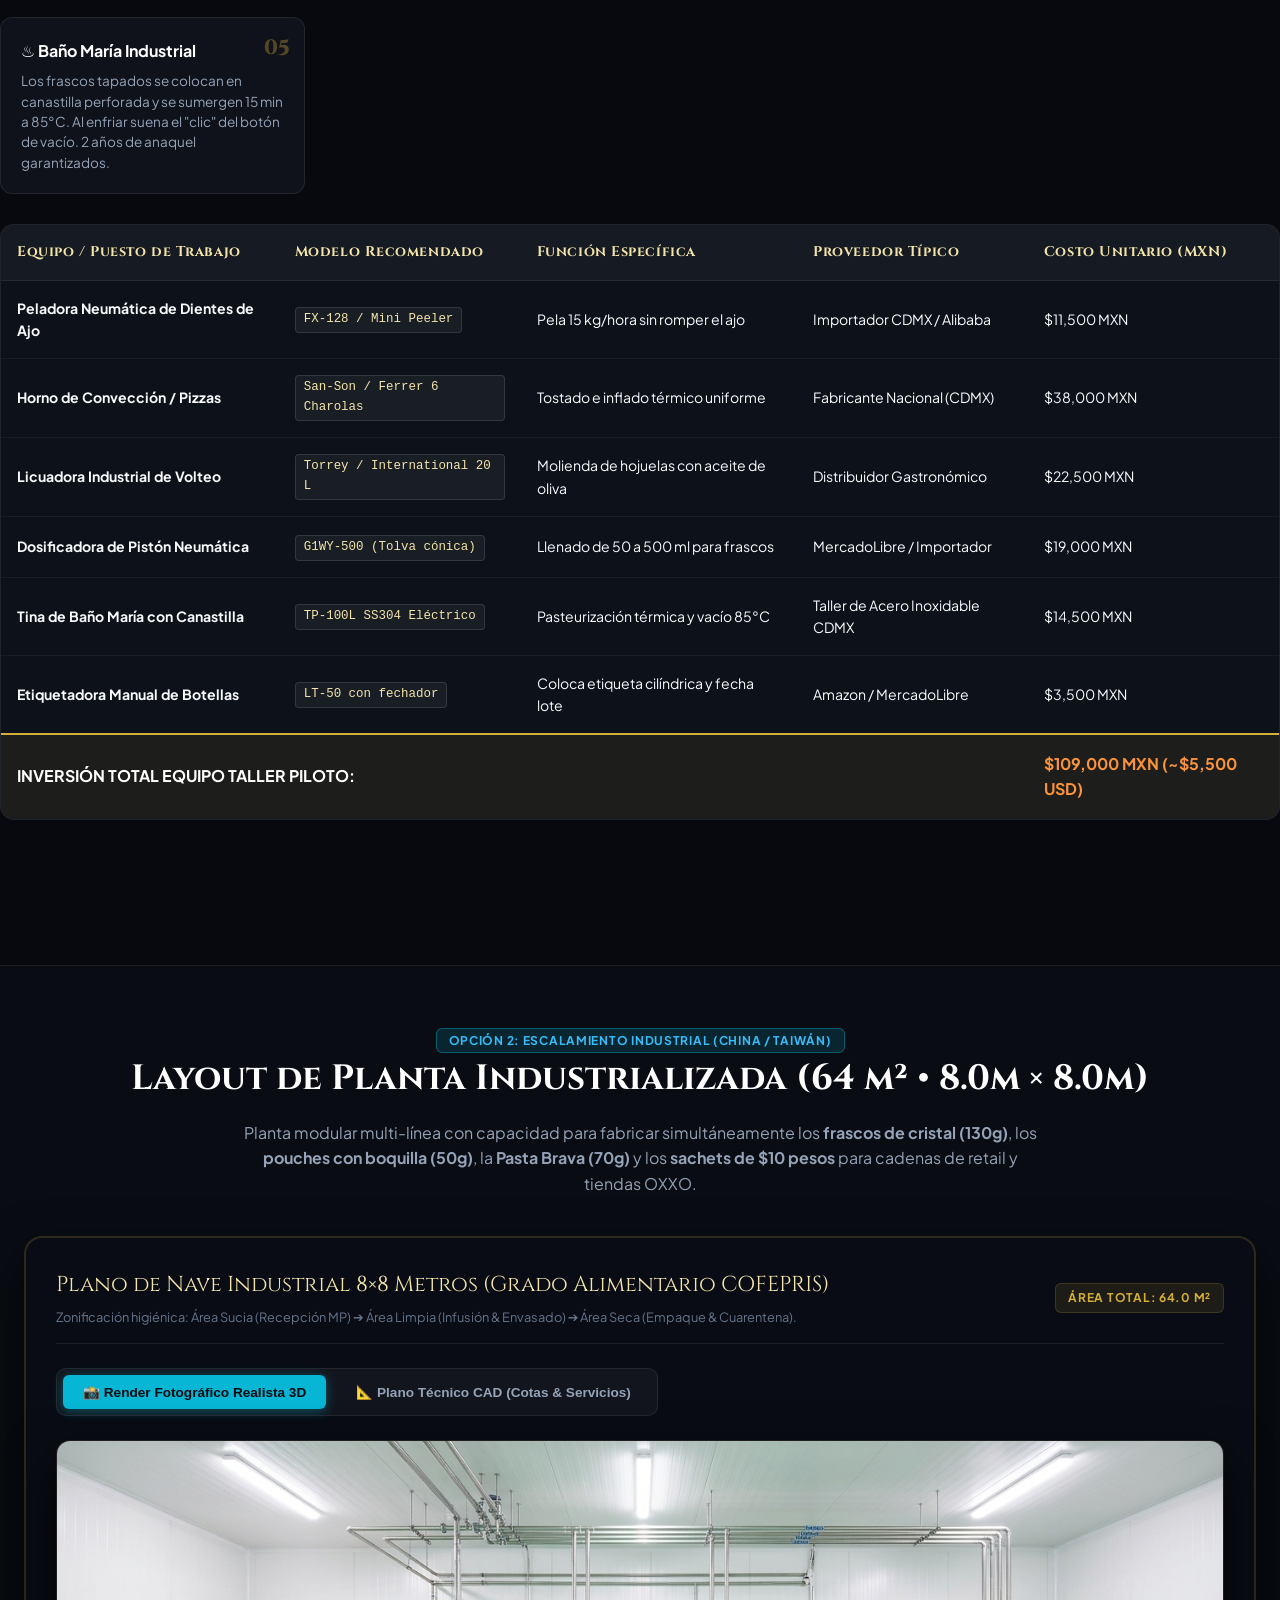
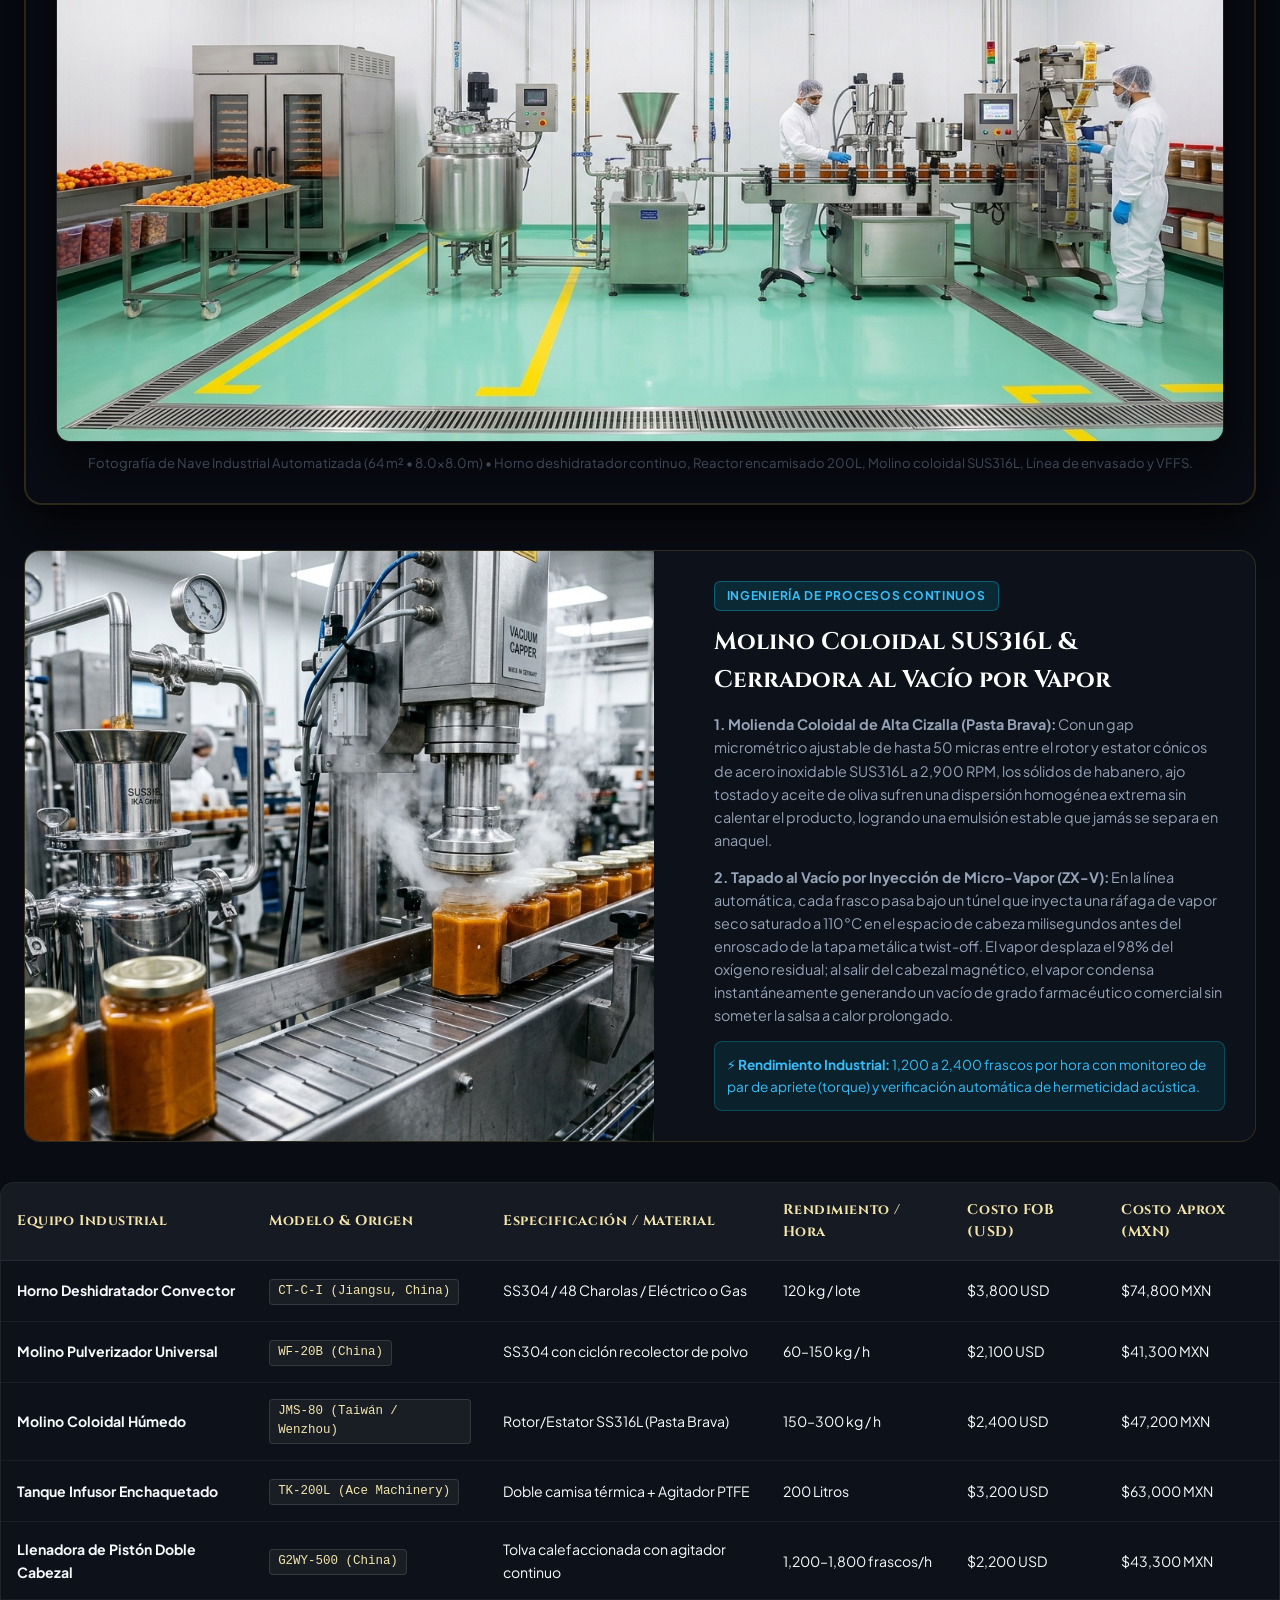
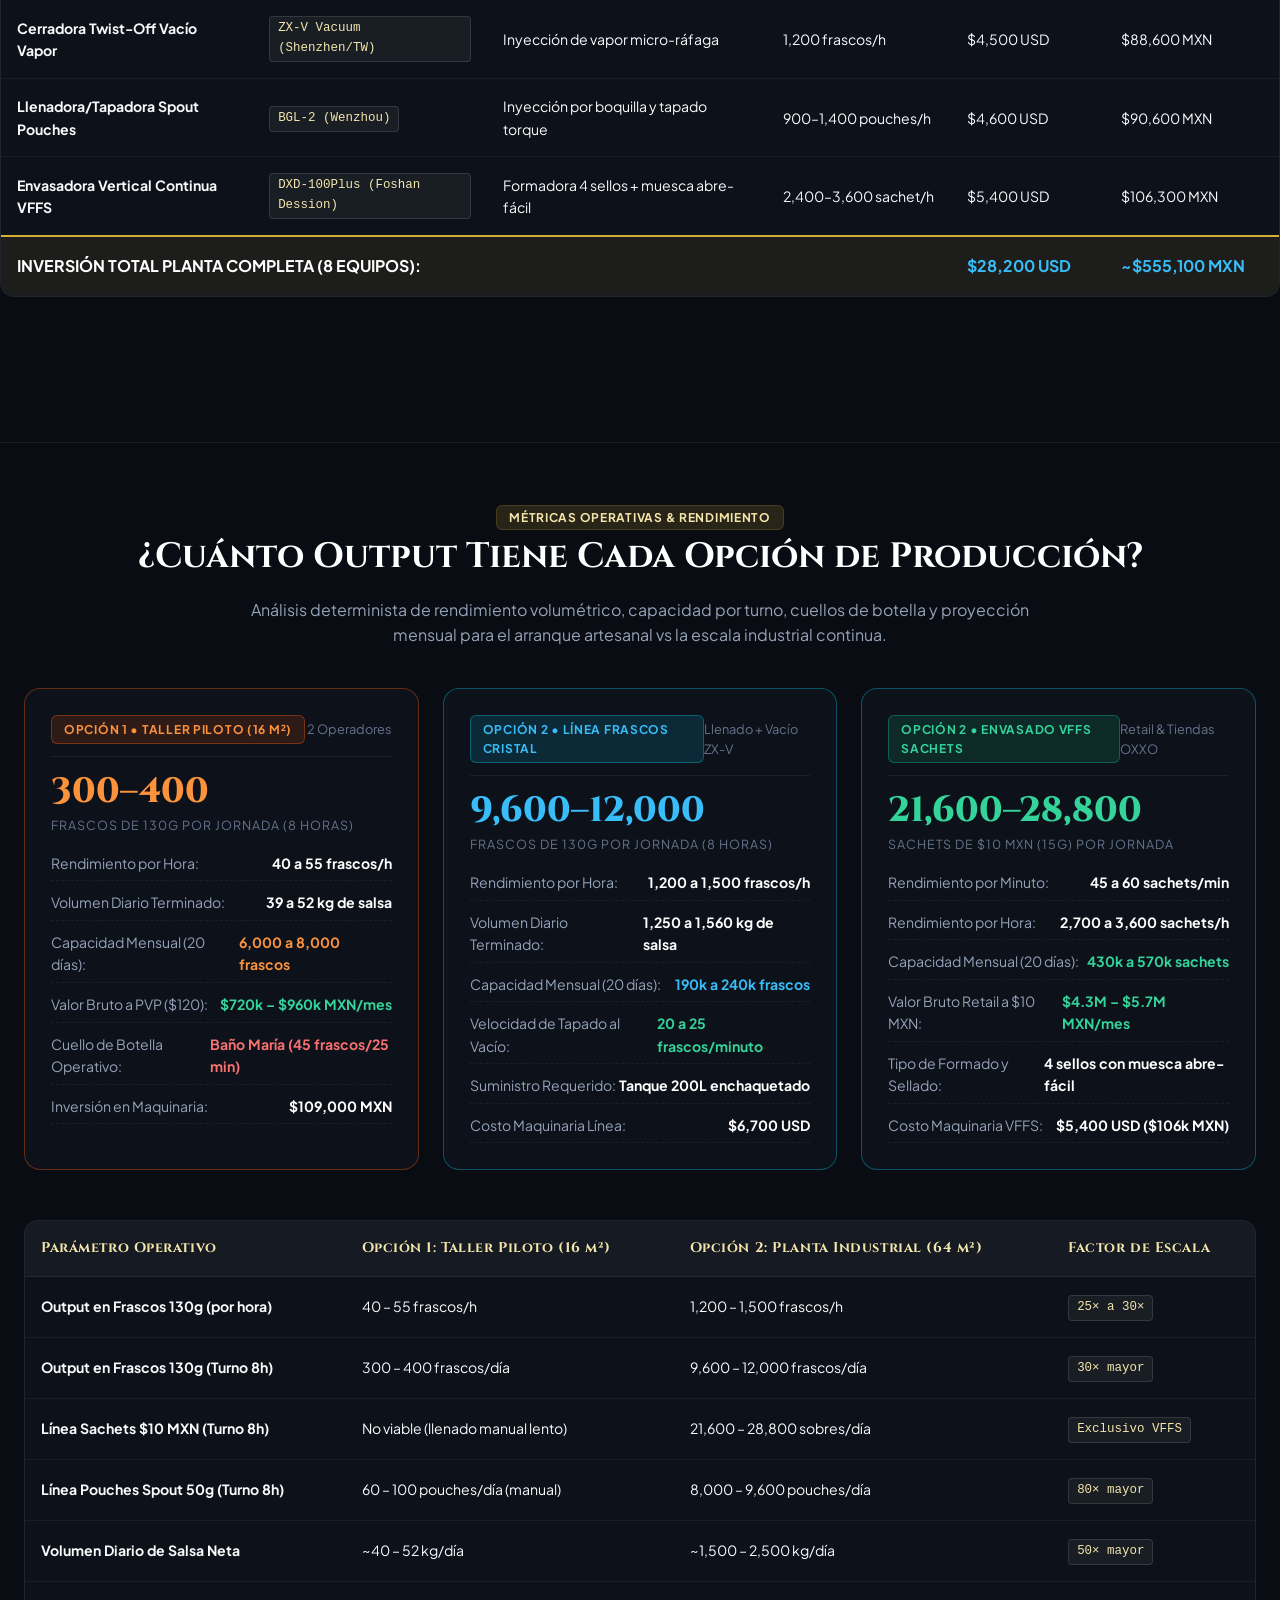
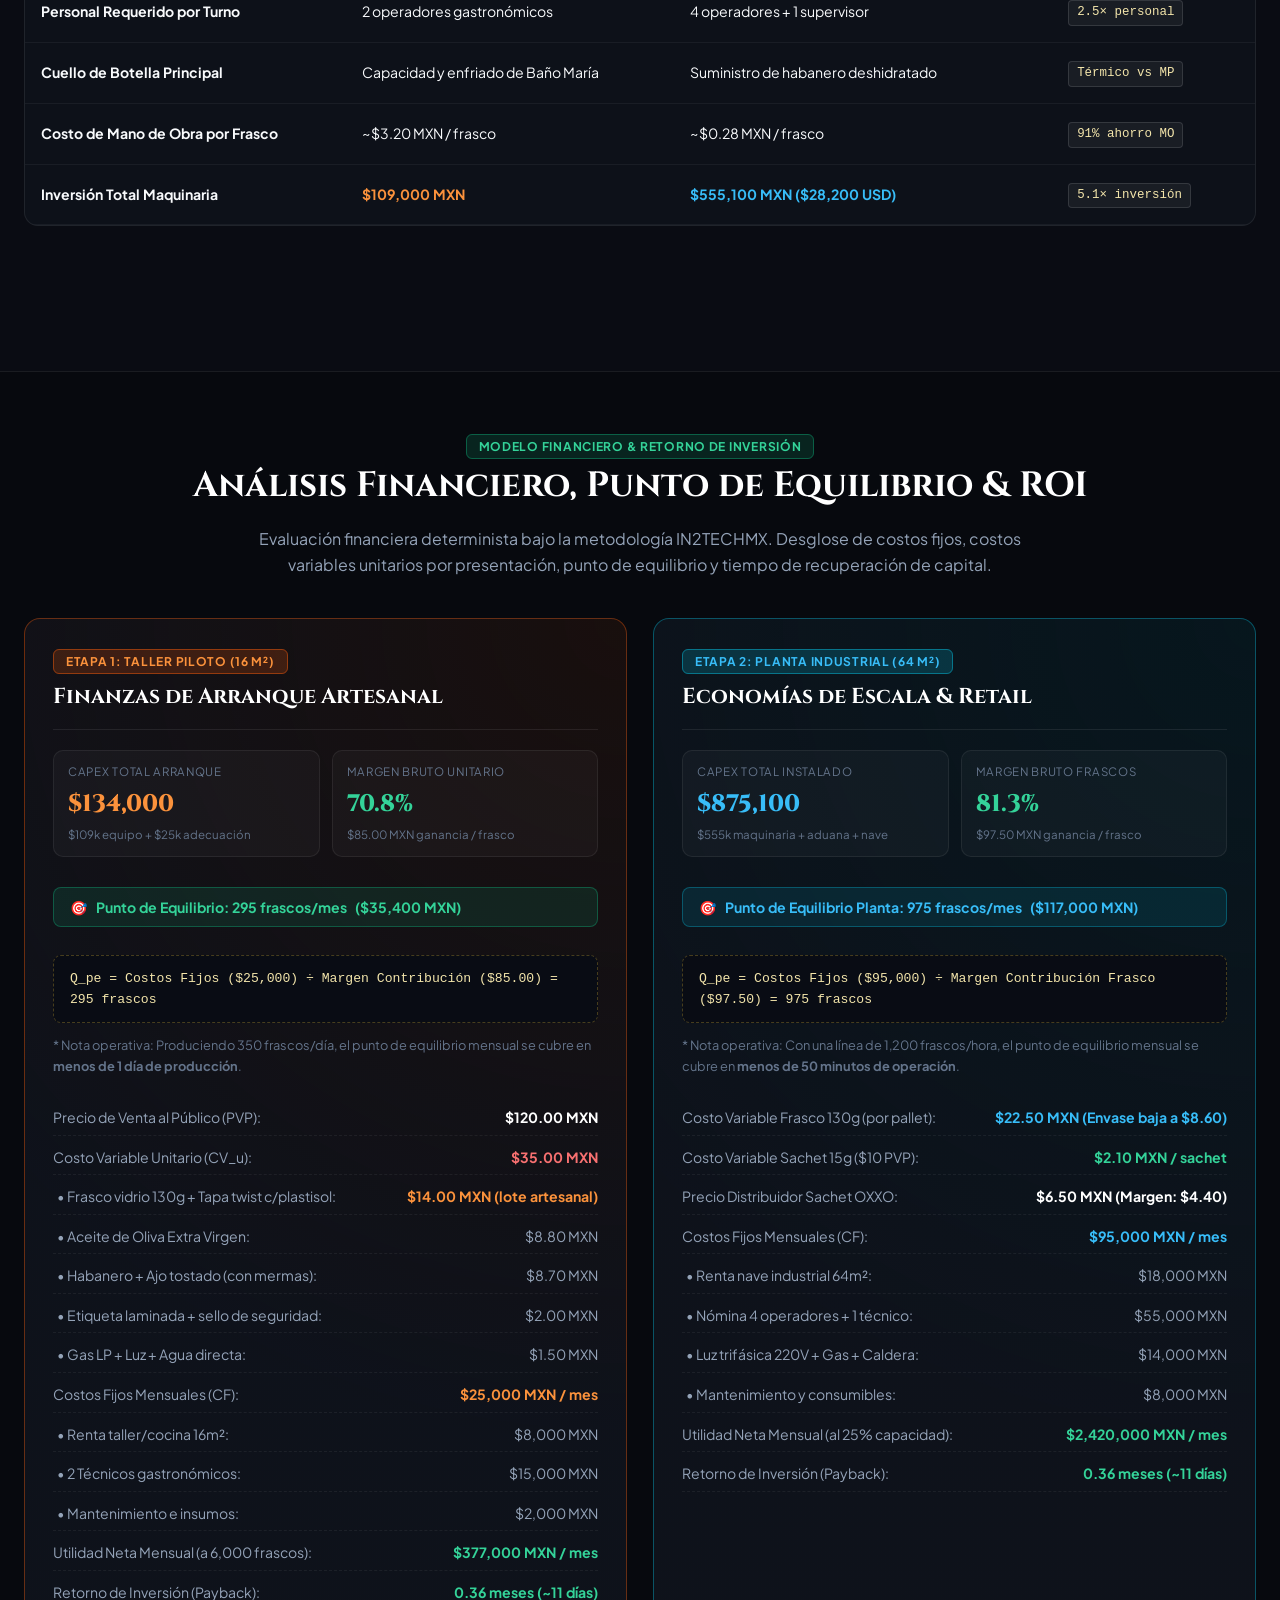
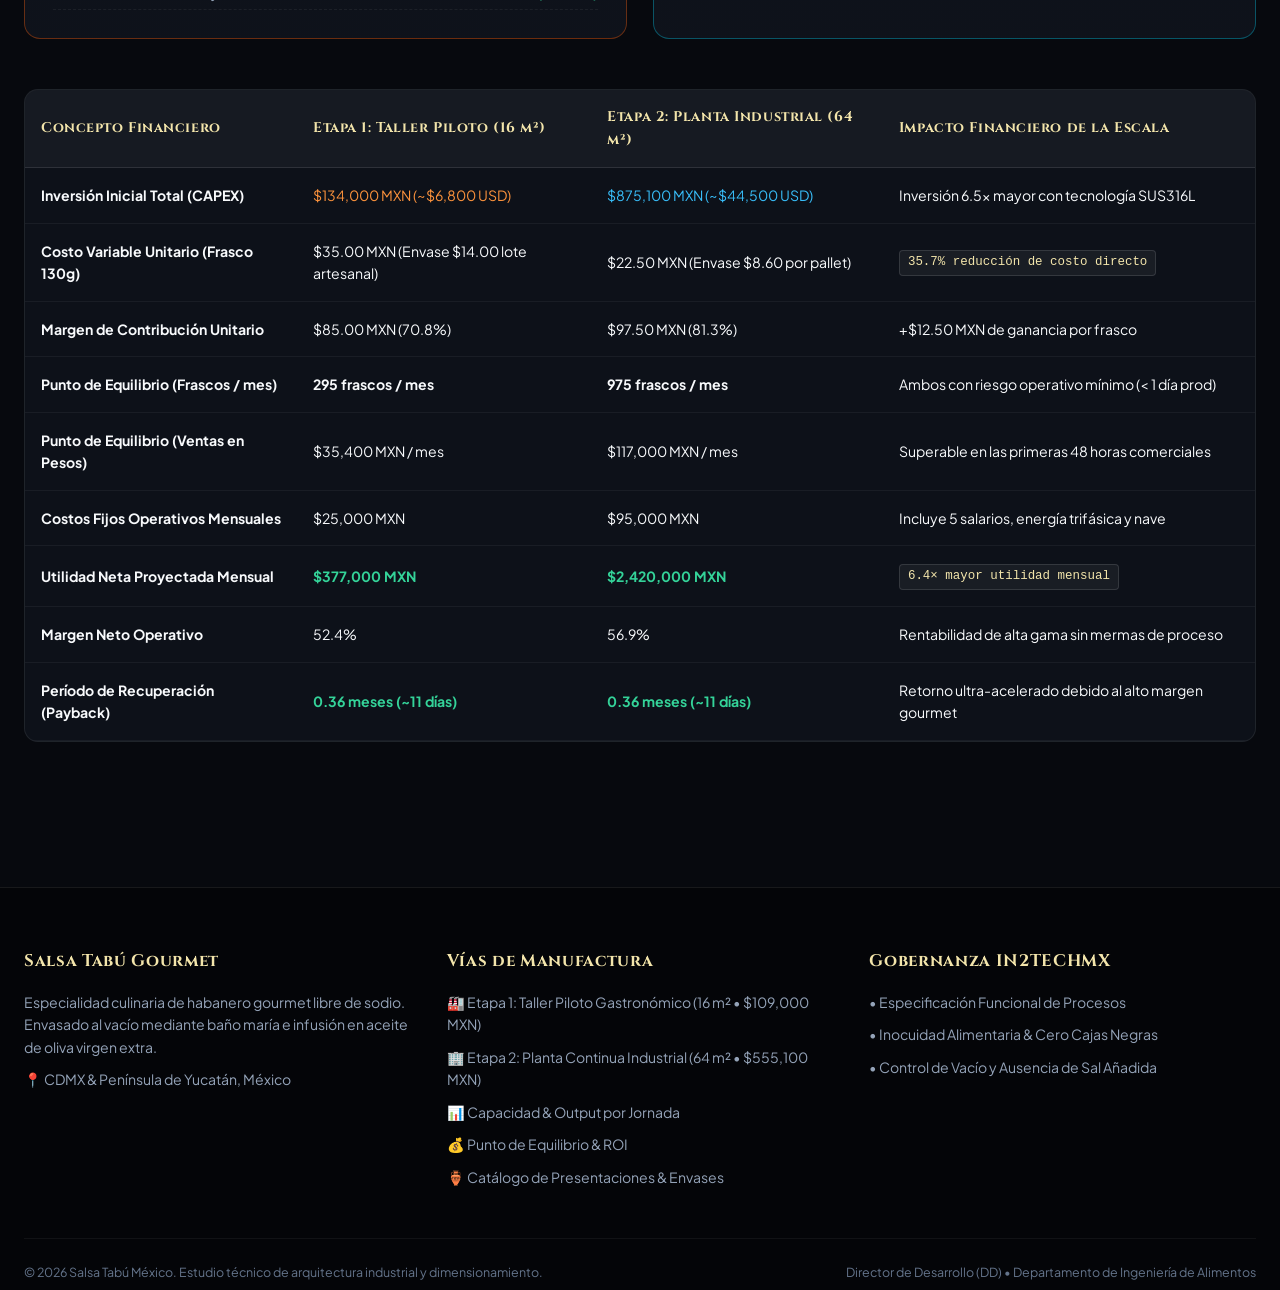
==== commit cd3ff2b9: "fix(finanzas): adjust jar packaging unit cost to realistic  MXN craft market rate and recalculate br" ====
--- a/produccion.html
+++ b/produccion.html
@@ -1766,17 +1766,17 @@
             </div>
             <div class="fin-kpi-box">
               <div class="fin-kpi-label">Margen Bruto Unitario</div>
-              <div class="fin-kpi-value" style="color: #34d399;">77.5%</div>
-              <div style="font-size: 0.72rem; color: var(--text-dim); margin-top: 2px;">$93.00 MXN ganancia / frasco</div>
+              <div class="fin-kpi-value" style="color: #34d399;">70.8%</div>
+              <div style="font-size: 0.72rem; color: var(--text-dim); margin-top: 2px;">$85.00 MXN ganancia / frasco</div>
             </div>
           </div>
 
           <div class="break-even-pill">
-            <span>🎯</span> <strong>Punto de Equilibrio: 269 frascos/mes</strong> ($32,280 MXN)
+            <span>🎯</span> <strong>Punto de Equilibrio: 295 frascos/mes</strong> ($35,400 MXN)
           </div>
 
           <div class="formula-box">
-            Q_pe = Costos Fijos ($25,000) ÷ Margen Contribución ($93.00) = 269 frascos
+            Q_pe = Costos Fijos ($25,000) ÷ Margen Contribución ($85.00) = 295 frascos
           </div>
           <p style="font-size: 0.8rem; color: var(--text-dim); margin-bottom: 14px;">
             * Nota operativa: Produciendo 350 frascos/día, el punto de equilibrio mensual se cubre en <strong>menos de 1 día de producción</strong>.
@@ -1789,27 +1789,27 @@
             </li>
             <li>
               <span>Costo Variable Unitario (CV_u):</span>
-              <strong style="color: #f87171;">$27.00 MXN</strong>
-            </li>
-            <li>
-              <span>&nbsp;&nbsp;• Habanero + Ajo tostado:</span>
-              <span>$8.70 MXN</span>
+              <strong style="color: #f87171;">$35.00 MXN</strong>
+            </li>
+            <li>
+              <span>&nbsp;&nbsp;• Frasco vidrio 130g + Tapa twist c/plastisol:</span>
+              <strong style="color: #fb923c;">$14.00 MXN (lote artesanal)</strong>
             </li>
             <li>
               <span>&nbsp;&nbsp;• Aceite de Oliva Extra Virgen:</span>
               <span>$8.80 MXN</span>
             </li>
             <li>
-              <span>&nbsp;&nbsp;• Frasco vidrio 130g + Tapa twist:</span>
-              <span>$6.50 MXN</span>
-            </li>
-            <li>
-              <span>&nbsp;&nbsp;• Etiqueta laminada + sello lacre:</span>
-              <span>$1.80 MXN</span>
-            </li>
-            <li>
-              <span>&nbsp;&nbsp;• Gas LP + Luz + Agua:</span>
-              <span>$1.20 MXN</span>
+              <span>&nbsp;&nbsp;• Habanero + Ajo tostado (con mermas):</span>
+              <span>$8.70 MXN</span>
+            </li>
+            <li>
+              <span>&nbsp;&nbsp;• Etiqueta laminada + sello de seguridad:</span>
+              <span>$2.00 MXN</span>
+            </li>
+            <li>
+              <span>&nbsp;&nbsp;• Gas LP + Luz + Agua directa:</span>
+              <span>$1.50 MXN</span>
             </li>
             <li>
               <span>Costos Fijos Mensuales (CF):</span>
@@ -1829,11 +1829,11 @@
             </li>
             <li>
               <span>Utilidad Neta Mensual (a 6,000 frascos):</span>
-              <strong style="color: #34d399;">$425,000 MXN / mes</strong>
+              <strong style="color: #34d399;">$377,000 MXN / mes</strong>
             </li>
             <li>
               <span>Retorno de Inversión (Payback):</span>
-              <strong style="color: #34d399;">0.32 meses (~10 días)</strong>
+              <strong style="color: #34d399;">0.36 meses (~11 días)</strong>
             </li>
           </ul>
         </div>
@@ -1857,26 +1857,26 @@
             </div>
             <div class="fin-kpi-box">
               <div class="fin-kpi-label">Margen Bruto Frascos</div>
-              <div class="fin-kpi-value" style="color: #34d399;">83.8%</div>
-              <div style="font-size: 0.72rem; color: var(--text-dim); margin-top: 2px;">$100.50 MXN ganancia / frasco</div>
+              <div class="fin-kpi-value" style="color: #34d399;">81.3%</div>
+              <div style="font-size: 0.72rem; color: var(--text-dim); margin-top: 2px;">$97.50 MXN ganancia / frasco</div>
             </div>
           </div>
 
           <div class="break-even-pill" style="background: rgba(6, 182, 212, 0.12); border-color: rgba(6, 182, 212, 0.35); color: #38bdf8;">
-            <span>🎯</span> <strong>Punto de Equilibrio Planta: 946 frascos/mes</strong> ($113,520 MXN)
+            <span>🎯</span> <strong>Punto de Equilibrio Planta: 975 frascos/mes</strong> ($117,000 MXN)
           </div>
 
           <div class="formula-box">
-            Q_pe = Costos Fijos ($95,000) ÷ Margen Contribución Frasco ($100.50) = 946 frascos
+            Q_pe = Costos Fijos ($95,000) ÷ Margen Contribución Frasco ($97.50) = 975 frascos
           </div>
           <p style="font-size: 0.8rem; color: var(--text-dim); margin-bottom: 14px;">
-            * Nota operativa: Con una línea de 1,200 frascos/hora, el punto de equilibrio mensual se cubre en <strong>menos de 1 hora de operación</strong>.
+            * Nota operativa: Con una línea de 1,200 frascos/hora, el punto de equilibrio mensual se cubre en <strong>menos de 50 minutos de operación</strong>.
           </p>
 
           <ul class="output-detail-list">
             <li>
-              <span>Costo Variable Frasco 130g (escala):</span>
-              <strong style="color: #38bdf8;">$19.50 MXN (-28% vs piloto)</strong>
+              <span>Costo Variable Frasco 130g (por pallet):</span>
+              <strong style="color: #38bdf8;">$22.50 MXN (Envase baja a $8.60)</strong>
             </li>
             <li>
               <span>Costo Variable Sachet 15g ($10 PVP):</span>
@@ -1908,11 +1908,11 @@
             </li>
             <li>
               <span>Utilidad Neta Mensual (al 25% capacidad):</span>
-              <strong style="color: #34d399;">$2,510,000 MXN / mes</strong>
+              <strong style="color: #34d399;">$2,420,000 MXN / mes</strong>
             </li>
             <li>
               <span>Retorno de Inversión (Payback):</span>
-              <strong style="color: #34d399;">0.35 meses (~11 días)</strong>
+              <strong style="color: #34d399;">0.36 meses (~11 días)</strong>
             </li>
           </ul>
         </div>
@@ -1938,26 +1938,26 @@
             </tr>
             <tr>
               <td><strong>Costo Variable Unitario (Frasco 130g)</strong></td>
-              <td>$27.00 MXN</td>
-              <td>$19.50 MXN</td>
-              <td><span class="tag-model">27.8% reducción de costo directo</span></td>
+              <td>$35.00 MXN (Envase $14.00 lote artesanal)</td>
+              <td>$22.50 MXN (Envase $8.60 por pallet)</td>
+              <td><span class="tag-model">35.7% reducción de costo directo</span></td>
             </tr>
             <tr>
               <td><strong>Margen de Contribución Unitario</strong></td>
-              <td>$93.00 MXN (77.5%)</td>
-              <td>$100.50 MXN (83.8%)</td>
-              <td>+$7.50 MXN de ganancia por frasco</td>
+              <td>$85.00 MXN (70.8%)</td>
+              <td>$97.50 MXN (81.3%)</td>
+              <td>+$12.50 MXN de ganancia por frasco</td>
             </tr>
             <tr>
               <td><strong>Punto de Equilibrio (Frascos / mes)</strong></td>
-              <td><strong>269 frascos / mes</strong></td>
-              <td><strong>946 frascos / mes</strong></td>
+              <td><strong>295 frascos / mes</strong></td>
+              <td><strong>975 frascos / mes</strong></td>
               <td>Ambos con riesgo operativo mínimo (< 1 día prod)</td>
             </tr>
             <tr>
               <td><strong>Punto de Equilibrio (Ventas en Pesos)</strong></td>
-              <td>$32,280 MXN / mes</td>
-              <td>$113,520 MXN / mes</td>
+              <td>$35,400 MXN / mes</td>
+              <td>$117,000 MXN / mes</td>
               <td>Superable en las primeras 48 horas comerciales</td>
             </tr>
             <tr>
@@ -1968,20 +1968,20 @@
             </tr>
             <tr>
               <td><strong>Utilidad Neta Proyectada Mensual</strong></td>
-              <td style="color: #34d399;"><strong>$425,000 MXN</strong></td>
-              <td style="color: #34d399;"><strong>$2,510,000 MXN</strong></td>
-              <td><span class="tag-model">5.9× mayor utilidad mensual</span></td>
+              <td style="color: #34d399;"><strong>$377,000 MXN</strong></td>
+              <td style="color: #34d399;"><strong>$2,420,000 MXN</strong></td>
+              <td><span class="tag-model">6.4× mayor utilidad mensual</span></td>
             </tr>
             <tr>
               <td><strong>Margen Neto Operativo</strong></td>
-              <td>59.0%</td>
-              <td>59.1%</td>
+              <td>52.4%</td>
+              <td>56.9%</td>
               <td>Rentabilidad de alta gama sin mermas de proceso</td>
             </tr>
             <tr>
               <td><strong>Período de Recuperación (Payback)</strong></td>
-              <td style="color: #34d399;"><strong>0.32 meses (~10 días)</strong></td>
-              <td style="color: #34d399;"><strong>0.35 meses (~11 días)</strong></td>
+              <td style="color: #34d399;"><strong>0.36 meses (~11 días)</strong></td>
+              <td style="color: #34d399;"><strong>0.36 meses (~11 días)</strong></td>
               <td>Retorno ultra-acelerado debido al alto margen gourmet</td>
             </tr>
           </tbody>
